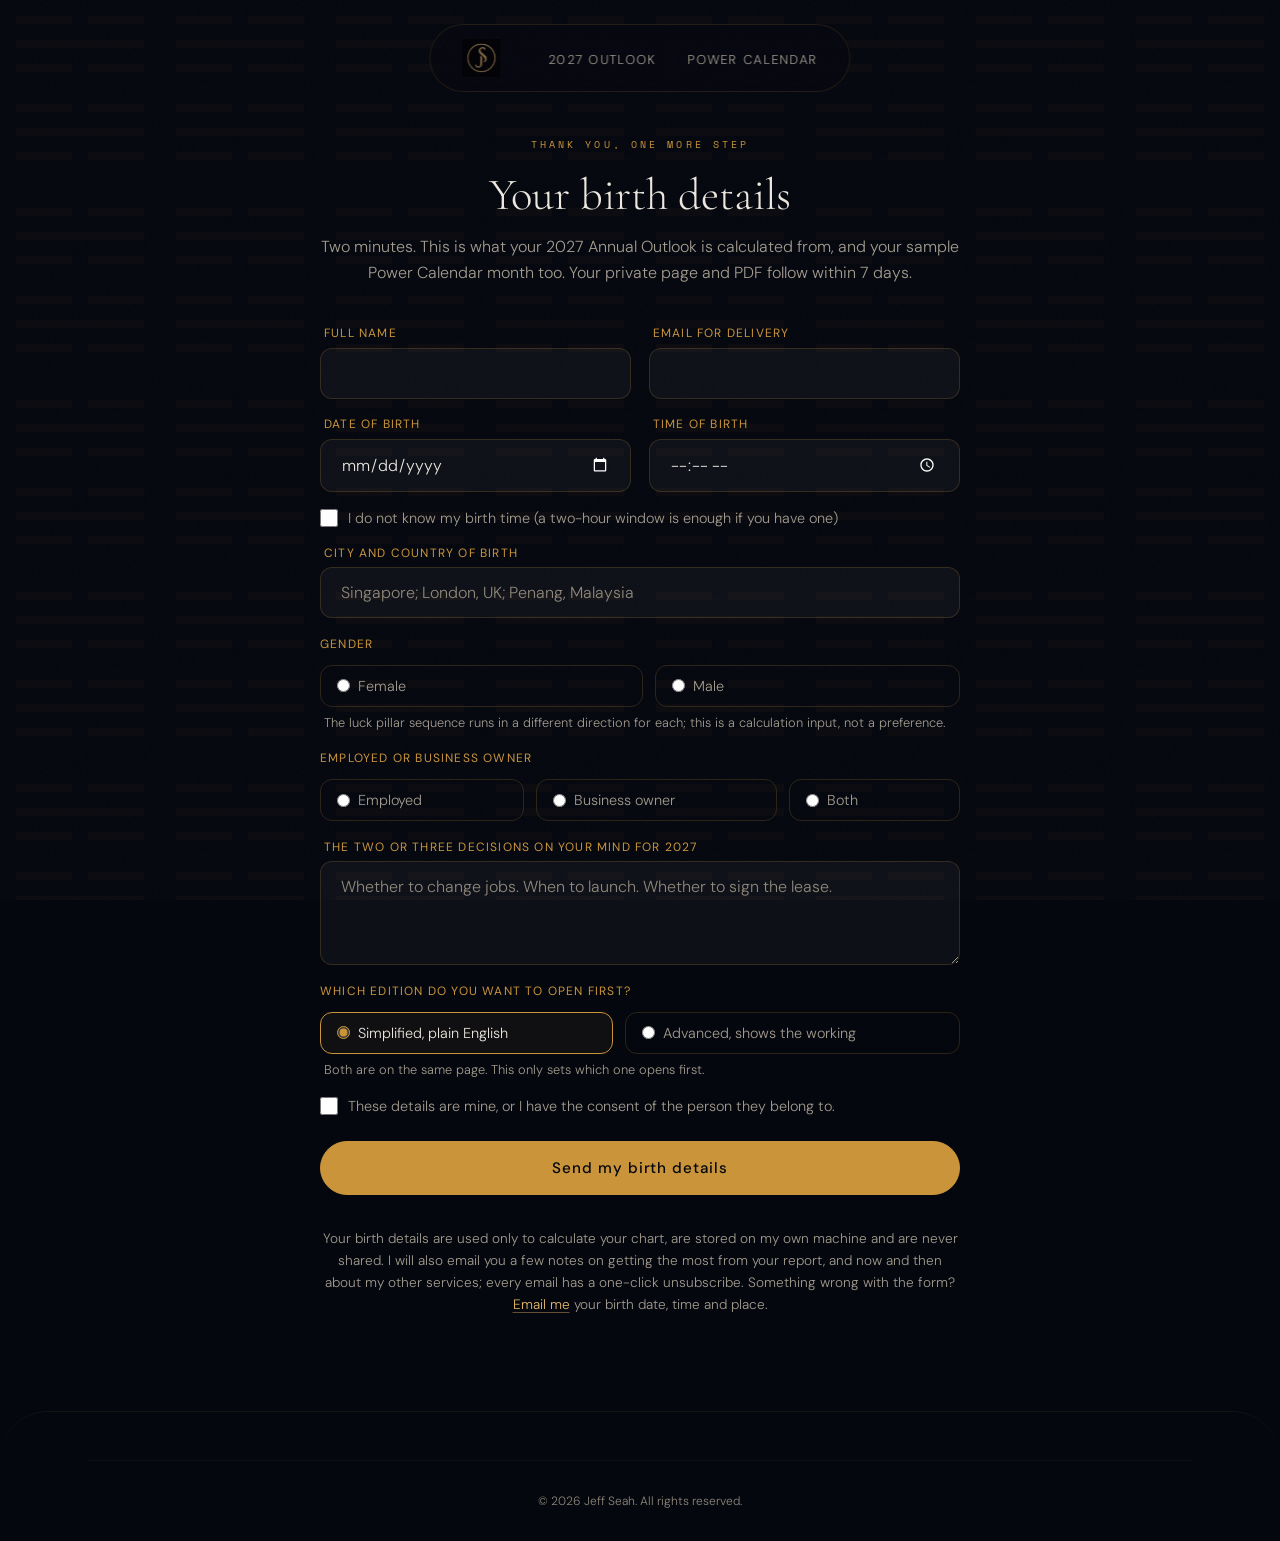
==== 2027-next.html @ 7a1282c3 "Stop printing Jeff's email address on site pages Jeff ruled 2026-09-30 that the address must not app" ====
<!DOCTYPE html>
<html lang="en">
<head>
  <meta charset="UTF-8" />
  <meta name="viewport" content="width=device-width, initial-scale=1.0" />
  <title>Your birth details | 2027 Annual Outlook | Jeff Seah</title>
  <meta name="description" content="Send Jeff your birth details to begin your 2027 Annual Outlook." />
  <meta name="robots" content="noindex, nofollow" />
  <link rel="canonical" href="https://www.jeffseah.rocks/2027-next" />
  <link rel="icon" type="image/png" sizes="64x64" href="/img/seal-64.png" />
  <link rel="preconnect" href="https://fonts.googleapis.com" />
  <link rel="preconnect" href="https://fonts.gstatic.com" crossorigin />
  <link href="https://fonts.googleapis.com/css2?family=Cormorant+Garamond:ital,wght@0,300;0,400;0,600;1,300;1,400&family=DM+Sans:wght@300;400;500&family=Space+Mono:wght@400&display=swap" rel="stylesheet" />
  <link rel="stylesheet" href="/2027.css" />
</head>
<body>
  <a href="#main" class="skip-link">Skip to content</a>
  <div class="hexagram-bg" aria-hidden="true"></div>

  <nav id="nav" aria-label="Primary">
    <a href="/" class="nav-logo" aria-label="Jeff Seah, home"><img src="/img/seal-128.png" alt="" width="38" height="38"></a>
    <ul class="nav-links">
      <li><a href="/2027">2027 Outlook</a></li>
      <li><a href="/power-calendar">Power Calendar</a></li>
    </ul>
    <button class="nav-toggle" type="button" aria-expanded="false" aria-controls="navMenu" aria-label="Menu">
      <svg class="icon-open" width="18" height="18" viewBox="0 0 18 18" fill="none"><path d="M2 5h14M2 9h14M2 13h14" stroke="currentColor" stroke-width="1.5" stroke-linecap="round"/></svg>
      <svg class="icon-close" width="18" height="18" viewBox="0 0 18 18" fill="none"><path d="M4 4l10 10M14 4L4 14" stroke="currentColor" stroke-width="1.5" stroke-linecap="round"/></svg>
    </button>
  </nav>
  <div class="nav-menu" id="navMenu">
    <ul>
      <li><a href="/2027">2027 Outlook</a></li>
      <li><a href="/power-calendar">Power Calendar</a></li>
      <li><a href="/">Home</a></li>
    </ul>
  </div>

  <main id="main">
  <section class="intake-section">
    <div class="container">
      <div class="intake-inner">
        <div class="section-label centered">Thank you, one more step</div>
        <h1>Your birth details</h1>
        <p class="intake-sub">Two minutes. This is what your 2027 Annual Outlook is calculated from, and your sample Power Calendar month too. Your private page and PDF follow within 7 days.</p>

        <form class="lead-form" id="intakeForm" novalidate>
          <!-- Honeypot: hidden from humans; bots fill it and get silently rejected. Do not remove. -->
          <input class="lead-hp" id="company_website" name="company_website" type="text" tabindex="-1" autocomplete="off" aria-hidden="true" style="position:absolute !important; left:-9999px !important; top:-9999px !important; width:1px; height:1px; opacity:0; pointer-events:none;" />

          <div class="lead-row two">
            <div class="lead-field">
              <label class="lead-above-label" for="fullName">Full name</label>
              <input class="lead-input" id="fullName" name="name" type="text" autocomplete="name" required />
              <span class="field-error" id="err-fullName">Please enter the full name of the person the outlook is for.</span>
            </div>
            <div class="lead-field">
              <label class="lead-above-label" for="email">Email for delivery</label>
              <input class="lead-input" id="email" name="email" type="email" autocomplete="email" inputmode="email" required />
              <span class="field-error" id="err-email">Please enter a valid email address.</span>
            </div>
          </div>

          <div class="lead-row two">
            <div class="lead-field">
              <label class="lead-above-label" for="birthDate">Date of birth</label>
              <input class="lead-input" id="birthDate" name="birthDate" type="date" autocomplete="bday" required />
              <span class="field-error" id="err-birthDate">Please enter a valid date of birth.</span>
            </div>
            <div class="lead-field">
              <label class="lead-above-label" for="birthTime">Time of birth</label>
              <input class="lead-input" id="birthTime" name="birthTime" type="time" required />
              <span class="field-error" id="err-birthTime">Enter a time, or tick the box below if it is unknown.</span>
            </div>
          </div>
          <div class="checkbox-row">
            <input type="checkbox" id="unknownTime" name="birthTimeUnknown" />
            <label for="unknownTime">I do not know my birth time (a two-hour window is enough if you have one)</label>
          </div>

          <div class="lead-field">
            <label class="lead-above-label" for="birthCity">City and country of birth</label>
            <input class="lead-input" id="birthCity" name="birthCity" type="text" placeholder="Singapore; London, UK; Penang, Malaysia" required />
            <span class="field-error" id="err-birthCity">Please enter the place of birth as a place name, not a number.</span>
          </div>

          <fieldset class="lead-field">
            <legend class="lead-above-label">Gender</legend>
            <div class="radio-group">
              <label class="radio-option"><input type="radio" name="gender" value="female" required /> Female</label>
              <label class="radio-option"><input type="radio" name="gender" value="male" /> Male</label>
            </div>
            <span class="lead-help">The luck pillar sequence runs in a different direction for each; this is a calculation input, not a preference.</span>
            <span class="field-error" id="err-gender">Please choose one.</span>
          </fieldset>

          <fieldset class="lead-field">
            <legend class="lead-above-label">Employed or business owner</legend>
            <div class="radio-group">
              <label class="radio-option"><input type="radio" name="workType" value="employed" required /> Employed</label>
              <label class="radio-option"><input type="radio" name="workType" value="business-owner" /> Business owner</label>
              <label class="radio-option"><input type="radio" name="workType" value="both" /> Both</label>
            </div>
            <span class="field-error" id="err-workType">Please choose one.</span>
          </fieldset>

          <div class="lead-field">
            <label class="lead-above-label" for="decisions">The two or three decisions on your mind for 2027</label>
            <textarea class="form-textarea" id="decisions" name="decisions" placeholder="Whether to change jobs. When to launch. Whether to sign the lease." required></textarea>
            <span class="field-error" id="err-decisions">A line or two is enough; this shapes the When To index.</span>
          </div>

          <fieldset class="lead-field">
            <legend class="lead-above-label">Which edition do you want to open first?</legend>
            <div class="radio-group">
              <label class="radio-option"><input type="radio" name="edition" value="simplified" required checked /> Simplified, plain English</label>
              <label class="radio-option"><input type="radio" name="edition" value="advanced" /> Advanced, shows the working</label>
            </div>
            <span class="lead-help">Both are on the same page. This only sets which one opens first.</span>
          </fieldset>

          <div class="checkbox-row">
            <input type="checkbox" id="consent" name="consent" required />
            <label for="consent">These details are mine, or I have the consent of the person they belong to.</label>
          </div>
          <span class="field-error" id="err-consent">Please confirm this before sending.</span>

          <button type="submit" class="lead-submit" id="submitBtn">Send my birth details</button>
          <p class="lead-note">Your birth details are used only to calculate your chart, are stored on my own machine and are never shared. I will also email you a few notes on getting the most from your report, and now and then about my other services; every email has a one-click unsubscribe. Something wrong with the form? <a href="#" data-mail="Birth details for my 2027 Outlook">Email me</a> your birth date, time and place.</p>
        </form>

        <div class="form-state" id="successState" role="status">
          <h2>Received, thank you</h2>
          <p>Your 2027 Annual Outlook is on its way. Expect your private page and PDF within 7 days at the email you gave. If you ordered by 15 January it arrives before Li Chun. It comes with a sample month of your Power Calendar for the next full month, as a private web page beside your report. Nothing renews.</p>
        </div>

        <div class="form-state form-error" id="errorState" role="alert">
          <h2>Your details were not sent</h2>
          <p>Please try again, or <a href="#" data-mail="Birth details for my 2027 Outlook">email me</a> your birth date, time and place directly. Your payment is safe either way.</p>
        </div>
      </div>
    </div>
  </section>
  </main>

  <footer>
    <div class="container">
      <div class="footer-copy">&copy; 2026 Jeff Seah. All rights reserved.</div>
    </div>
  </footer>

  <script src="/2027.js"></script>
  <script>
    // Apps Script intake (docs/intake/Code.gs). While empty, submissions show
    // the error state with the email fallback so nobody's details vanish.
    const INTAKE_ENDPOINT = 'https://script.google.com/macros/s/AKfycbwwvJbirKRXE8OzoUjgVZobM8X5XqMeUY0pjlEaIQ3E_qot_FaSt3vgm30MVUxllAUT/exec';

    const form = document.getElementById('intakeForm');
    const unknownTimeBox = document.getElementById('unknownTime');
    const birthTimeInput = document.getElementById('birthTime');
    const btn = document.getElementById('submitBtn');
    const successState = document.getElementById('successState');
    const errorState = document.getElementById('errorState');
    const FORM_READY_AT = Date.now();

    unknownTimeBox.addEventListener('change', () => {
      const unknown = unknownTimeBox.checked;
      birthTimeInput.value = '';
      birthTimeInput.disabled = unknown;
      birthTimeInput.required = !unknown;
      showError('birthTime', false);
    });

    function showError(key, on) {
      const el = document.getElementById('err-' + key);
      if (el) el.classList.toggle('visible', on);
    }
    function markInvalid(input, on) {
      if (!input) return;
      input.setAttribute('aria-invalid', on ? 'true' : 'false');
    }

    form.addEventListener('submit', async function (e) {
      e.preventDefault();
      successState.classList.remove('visible');
      errorState.classList.remove('visible');

      // Honeypot and time-trap, same pattern as the homepage lead form.
      const honeypot = document.getElementById('company_website').value;
      if (honeypot || Date.now() - FORM_READY_AT < 3000) return;

      let ok = true;
      const name = document.getElementById('fullName').value.trim();
      const nameOk = name.length >= 2 && !/https?:|www\.|@/i.test(name);
      showError('fullName', !nameOk); markInvalid(document.getElementById('fullName'), !nameOk); ok = ok && nameOk;

      const emailEl = document.getElementById('email');
      const emailOk = emailEl.validity.valid && emailEl.value.trim() !== '';
      showError('email', !emailOk); markInvalid(emailEl, !emailOk); ok = ok && emailOk;

      const dobValue = document.getElementById('birthDate').value;
      const dob = new Date(dobValue);
      const ageYears = (Date.now() - dob) / (365.25 * 24 * 3600 * 1000);
      const dobOk = !isNaN(dob.getTime()) && dob <= new Date() && ageYears <= 120;
      showError('birthDate', !dobOk); markInvalid(document.getElementById('birthDate'), !dobOk); ok = ok && dobOk;

      const timeOk = unknownTimeBox.checked || birthTimeInput.value !== '';
      showError('birthTime', !timeOk); markInvalid(birthTimeInput, !timeOk); ok = ok && timeOk;

      const city = document.getElementById('birthCity').value.trim();
      const cityOk = city.length >= 2 && !/\d/.test(city);
      showError('birthCity', !cityOk); markInvalid(document.getElementById('birthCity'), !cityOk); ok = ok && cityOk;

      const genderOk = !!form.gender.value; showError('gender', !genderOk); ok = ok && genderOk;
      const workOk = !!form.workType.value; showError('workType', !workOk); ok = ok && workOk;

      const decisions = document.getElementById('decisions').value.trim();
      const decOk = decisions.length >= 3; showError('decisions', !decOk); ok = ok && decOk;

      const consentOk = document.getElementById('consent').checked; showError('consent', !consentOk); ok = ok && consentOk;

      if (!ok) {
        const firstBad = form.querySelector('[aria-invalid="true"], .field-error.visible');
        if (firstBad) firstBad.scrollIntoView({ block: 'center', behavior: 'smooth' });
        return;
      }

      const params = new URLSearchParams(location.search);
      const payload = {
        product: '2027-annual-outlook',
        name,
        email: emailEl.value.trim(),
        calendarEmail: '',
        birthDate: dobValue,
        birthTime: unknownTimeBox.checked ? 'Unknown' : birthTimeInput.value,
        birthTimeUnknown: unknownTimeBox.checked,
        birthCity: city,
        gender: form.gender.value,
        workType: form.workType.value,
        decisions,
        edition: form.edition.value,
        consent: true,
        paid: params.get('paid') === '1' || (params.get('session_id') || '').startsWith('cs_'),
        stripeSessionId: params.get('session_id') || '',
        submittedAt: new Date().toISOString(),
        elapsedMs: Date.now() - FORM_READY_AT,
        website: honeypot
      };

      btn.disabled = true;
      btn.textContent = 'Sending...';

      try {
        if (!INTAKE_ENDPOINT) throw new Error('intake endpoint not configured');
        await fetch(INTAKE_ENDPOINT, {
          method: 'POST',
          mode: 'no-cors',
          headers: { 'Content-Type': 'application/json' },
          body: JSON.stringify(payload)
        });
        form.hidden = true;
        successState.classList.add('visible');
        successState.scrollIntoView({ block: 'center', behavior: 'smooth' });
      } catch (err) {
        errorState.classList.add('visible');
        btn.disabled = false;
        btn.textContent = 'Send my birth details';
      }
    });
  </script>
</body>
</html>
---- 2027.css ----
/* ===================================================================
   2027.css : shared stylesheet for /2027, /2027-next and /power-calendar
   Tokens, nav, buttons, pricing card, FAQ accordion and footer mirror
   the LIVE inline <style> block in index.html (the site loads neither
   styles.css nor script.js; those files are dormant). Page rules follow.
   =================================================================== */

/* ---------- Tokens ---------- */
:root {
  --void: #05070f;
  --deep: #080c1a;
  --midnight: #0d1225;
  --gold: #c9943a;
  --gold-light: #e8bc6a;
  --gold-dim: rgba(201,148,58,0.25);
  --jade: #4a7c6f;
  --crimson: #8b1a1a;
  --text: #ede8df;
  --text-muted: #8f887a;            /* 5.5:1 on --deep; the live #7a7468 measured 4.3:1 */
  --text-muted-accessible: #a39c8e; /* 7.2:1; anything a buyer must read */
  --text-dim: #3a3830;              /* decorative only, never for copy */
  --ember: #b8401c;                 /* hero glow only; the artwork's fire, nowhere else */
  --serif: 'Cormorant Garamond', Georgia, serif;
  --sans: 'DM Sans', sans-serif;
  --mono: 'Space Mono', monospace;
  --noto: 'Noto Serif TC', serif;
  --ease-out: cubic-bezier(0.16, 1, 0.3, 1);
  --ease-site: cubic-bezier(0.25,0.46,0.45,0.94);
  --ease-spring: cubic-bezier(0.22, 1.35, 0.36, 1);
  /* Wu Xing accents, shared with the homepage */
  --wx-wood: #5f9a86;
  --wx-fire: #c4573a;
  --wx-earth: #b8863f;
  --wx-metal: #e6d3a3;
  --wx-water: #6f86c2;
}

*, *::before, *::after { box-sizing: border-box; margin: 0; padding: 0; }
html { scroll-behavior: smooth; overflow-x: hidden; }
body {
  font-family: var(--sans);
  font-weight: 300;
  background: var(--void);
  color: var(--text);
  overflow-x: hidden;
  -webkit-font-smoothing: antialiased;
  position: relative;
}

/* Layered atmosphere: hexagram texture (from the homepage) + film grain.
   Both fixed, both decorative, both under everything. */
.hexagram-bg {
  position: fixed; inset: 0; z-index: 0; pointer-events: none; opacity: 0.035;
  background-image: url("data:image/svg+xml,%3Csvg width='80' height='96' viewBox='0 0 80 96' xmlns='http://www.w3.org/2000/svg'%3E%3Cg fill='%23c9943a' fill-rule='evenodd'%3E%3Crect x='8' y='8' width='28' height='4'/%3E%3Crect x='44' y='8' width='28' height='4'/%3E%3Crect x='8' y='20' width='64' height='4'/%3E%3Crect x='8' y='32' width='28' height='4'/%3E%3Crect x='44' y='32' width='28' height='4'/%3E%3Crect x='8' y='52' width='28' height='4'/%3E%3Crect x='44' y='52' width='28' height='4'/%3E%3Crect x='8' y='64' width='64' height='4'/%3E%3Crect x='8' y='76' width='28' height='4'/%3E%3Crect x='44' y='76' width='28' height='4'/%3E%3C/g%3E%3C/svg%3E");
  background-size: 160px 192px;
}
body::before {
  content: '';
  position: fixed; inset: 0; z-index: 1000; pointer-events: none; opacity: 0.5;
  background-image: url("data:image/svg+xml,%3Csvg viewBox='0 0 512 512' xmlns='http://www.w3.org/2000/svg'%3E%3Cfilter id='n'%3E%3CfeTurbulence type='fractalNoise' baseFrequency='0.75' numOctaves='4' stitchTiles='stitch'/%3E%3C/filter%3E%3Crect width='100%25' height='100%25' filter='url(%23n)' opacity='0.05'/%3E%3C/svg%3E");
  background-size: 256px 256px;
}

.container { max-width: 1200px; margin: 0 auto; padding: 0 3rem; }
section { position: relative; z-index: 1; }
main { display: block; }

.skip-link {
  position: absolute; left: 1rem; top: -4rem; z-index: 200;
  background: var(--gold); color: var(--void); padding: 0.6rem 1rem; border-radius: 0.5rem;
  font-size: 0.85rem; font-weight: 500; text-decoration: none;
}
.skip-link:focus { top: 1rem; }

:focus-visible { outline: 2px solid var(--gold-light); outline-offset: 3px; }

.section-label {
  font-family: var(--mono);
  font-size: 0.65rem;
  letter-spacing: 0.3em;
  text-transform: uppercase;
  color: var(--gold);
  margin-bottom: 1rem;
  display: flex;
  align-items: center;
  gap: 1rem;
}
.section-label::after { content: ''; display: block; width: 40px; height: 1px; background: var(--gold-dim); }
.section-label.centered { justify-content: center; }
.section-label.centered::after { display: none; }

h1, h2, h3 { font-family: var(--serif); font-weight: 300; color: var(--text); }
h2 { font-size: clamp(2.1rem, 4vw, 3.3rem); line-height: 1.12; letter-spacing: -0.01em; }
h2 em, h1 em { font-style: italic; color: var(--gold-light); }
p a { color: var(--gold-light); text-decoration: underline; text-decoration-color: rgba(232,188,106,0.4); text-underline-offset: 3px; }
p a:hover { text-decoration-color: var(--gold-light); }

/* ---------- Nav (mirrors index.html, plus a mobile menu) ---------- */
nav {
  position: fixed; top: 1.5rem; left: 50%; transform: translateX(-50%); z-index: 100;
  display: flex; align-items: center; gap: 3rem;
  padding: 0.875rem 2rem; border-radius: 100px;
  background: rgba(5,7,15,0.4); border: 1px solid rgba(201,148,58,0.15);
  backdrop-filter: blur(20px); -webkit-backdrop-filter: blur(20px);
  transition: background 0.4s var(--ease-site), border-color 0.4s, box-shadow 0.4s, border-radius 0.3s;
  white-space: nowrap;
}
nav.scrolled { background: rgba(5,7,15,0.85); border-color: rgba(201,148,58,0.3); box-shadow: 0 8px 40px rgba(0,0,0,0.6); }
.nav-logo { display: block; line-height: 0; }
.nav-logo img { height: 38px; width: 38px; object-fit: contain; mix-blend-mode: screen; display: block; }
.nav-links { display: flex; gap: 2rem; list-style: none; }
.nav-links a {
  font-size: 0.8rem; font-weight: 300; color: var(--text-muted-accessible);
  text-decoration: none; letter-spacing: 0.1em; text-transform: uppercase; transition: color 0.2s;
}
.nav-links a { position: relative; padding-bottom: 2px; }
.nav-links a::after {
  content: ''; position: absolute; left: 0; right: 0; bottom: -3px; height: 1px;
  background: var(--gold-light); transform: scaleX(0); transform-origin: right;
  transition: transform 0.35s var(--ease-out);
}
.nav-links a:hover, .nav-links a:focus-visible, .nav-links a[aria-current="page"] { color: var(--gold-light); }
.nav-links a:hover::after, .nav-links a:focus-visible::after { transform: scaleX(1); transform-origin: left; }
.nav-cta {
  font-size: 0.75rem; font-weight: 500; letter-spacing: 0.1em; text-transform: uppercase;
  color: var(--void); background: var(--gold); border: none; padding: 0.6rem 1.4rem; border-radius: 100px;
  cursor: pointer; transition: all 0.3s var(--ease-site); text-decoration: none; display: inline-block;
}
.nav-cta:hover { transform: scale(1.03) translateY(-1px); box-shadow: 0 8px 24px rgba(201,148,58,0.4); background: var(--gold-light); }
.nav-toggle {
  display: none; background: none; border: 1px solid rgba(201,148,58,0.3); color: var(--gold-light);
  width: 40px; height: 40px; border-radius: 50%; cursor: pointer; align-items: center; justify-content: center;
}
.nav-toggle svg { display: block; }
.nav-toggle .icon-close { display: none; }
nav.menu-open .nav-toggle .icon-open { display: none; }
nav.menu-open .nav-toggle .icon-close { display: block; }
.nav-menu {
  display: none; position: fixed; left: 1rem; right: 1rem; top: 5.25rem; z-index: 99;
  background: rgba(5,7,15,0.96); border: 1px solid rgba(201,148,58,0.25); border-radius: 1.25rem;
  padding: 0.75rem; box-shadow: 0 24px 60px rgba(0,0,0,0.6);
  backdrop-filter: blur(20px); -webkit-backdrop-filter: blur(20px);
}
.nav-menu.open { display: block; }
.nav-menu ul { list-style: none; }
.nav-menu a {
  display: block; padding: 0.9rem 1rem; border-radius: 0.75rem; text-decoration: none;
  font-family: var(--serif); font-size: 1.25rem; color: var(--text);
}
.nav-menu a:hover, .nav-menu a:focus-visible { background: rgba(201,148,58,0.08); color: var(--gold-light); }
.nav-menu a.nav-menu-cta { margin-top: 0.5rem; text-align: center; font-family: var(--sans); font-size: 0.85rem; font-weight: 500; letter-spacing: 0.08em; text-transform: uppercase; background: var(--gold); color: var(--void); border-radius: 100px; }

/* ---------- Buttons ---------- */
.btn-primary, .btn-secondary {
  display: inline-flex; align-items: center; justify-content: center; gap: 0.75rem;
  padding: 1rem 2.5rem; border-radius: 100px; font-family: var(--sans);
  font-size: 0.9rem; font-weight: 500; letter-spacing: 0.05em; cursor: pointer;
  transition: transform 0.35s var(--ease-site), box-shadow 0.35s, background 0.35s; text-decoration: none;
}
.btn-primary { background: var(--gold); color: var(--void); border: 1px solid var(--gold); }
.btn-primary:hover, .btn-primary:focus-visible { transform: translateY(-2px); box-shadow: 0 12px 40px rgba(201,148,58,0.45); background: var(--gold-light); border-color: var(--gold-light); }
.btn-secondary { background: transparent; color: var(--gold-light); border: 1px solid rgba(201,148,58,0.45); }
.btn-secondary:hover, .btn-secondary:focus-visible { background: rgba(201,148,58,0.1); transform: translateY(-2px); border-color: rgba(201,148,58,0.7); }

/* ---------- Pricing card (order block) ---------- */
.pricing-card {
  border: 1px solid rgba(201,148,58,0.18); border-radius: 1.5rem; padding: 2.5rem;
  background: linear-gradient(180deg, rgba(201,148,58,0.05), transparent 40%), var(--deep);
  position: relative; overflow: hidden;
}
.pricing-card::before { content: ''; position: absolute; top: 0; left: 0; right: 0; height: 1px; background: linear-gradient(90deg, transparent, var(--gold), transparent); opacity: 0.6; }
/* A slow gold sheen crossing the order card, and a soft halo */
.order-section .pricing-card { box-shadow: 0 0 70px rgba(201,148,58,0.07), 0 24px 60px rgba(0,0,0,0.35); }
.order-section .pricing-card::after {
  content: ''; position: absolute; inset: 0; pointer-events: none;
  background: linear-gradient(115deg, transparent 38%, rgba(232,188,106,0.10) 50%, transparent 62%);
  transform: translateX(-110%); animation: cardSheen 9s ease-in-out 2s infinite; will-change: transform;
}
@keyframes cardSheen { 0% { transform: translateX(-110%); } 35%, 100% { transform: translateX(110%); } }
.pricing-tier { font-family: var(--mono); font-size: 0.65rem; letter-spacing: 0.2em; text-transform: uppercase; color: var(--gold); margin-bottom: 0.5rem; }
.pricing-name { font-family: var(--serif); font-size: 1.85rem; font-weight: 300; color: var(--text); margin-bottom: 1.25rem; }
.pricing-amount { font-family: var(--serif); font-size: 4.5rem; font-weight: 600; color: var(--gold-light); line-height: 1; letter-spacing: -0.02em; display: flex; align-items: baseline; gap: 0.35rem; }
.pricing-amount .cur { font-size: 1.1rem; font-weight: 400; letter-spacing: 0.1em; color: var(--gold); font-family: var(--sans); }
.pricing-amount .was { font-size: 1.5rem; font-weight: 300; color: var(--text-muted-accessible); text-decoration: line-through; margin-left: 0.5rem; display: none; }
.pricing-period { font-size: 0.85rem; color: var(--text-muted-accessible); margin: 0.5rem 0 1.5rem; }
.price-step {
  display: grid; grid-template-columns: 1fr 1fr; border: 1px solid rgba(201,148,58,0.18); border-radius: 0.9rem; overflow: hidden; margin-bottom: 1.75rem;
}
.price-step div { padding: 0.8rem 1rem; font-size: 0.8rem; line-height: 1.45; color: var(--text-muted-accessible); }
.price-step div + div { border-left: 1px solid rgba(201,148,58,0.18); }
.price-step strong { display: block; font-family: var(--serif); font-size: 1.35rem; font-weight: 600; color: var(--text); letter-spacing: 0; }
.price-step .is-now { background: rgba(201,148,58,0.08); }
.price-step .is-now strong { color: var(--gold-light); }
.pricing-divider { width: 100%; height: 1px; background: rgba(201,148,58,0.12); margin-bottom: 1.5rem; }
.pricing-features { list-style: none; display: flex; flex-direction: column; gap: 0.7rem; margin-bottom: 2rem; }
.pricing-features li { font-size: 0.92rem; color: var(--text-muted-accessible); display: flex; align-items: flex-start; gap: 0.75rem; line-height: 1.5; }
.pricing-features li::before { content: ''; width: 6px; height: 6px; border-radius: 50%; background: var(--gold); flex-shrink: 0; margin-top: 0.55em; }
.pricing-btn {
  width: 100%; padding: 1rem; border-radius: 100px; font-family: var(--sans); font-size: 0.95rem; font-weight: 500;
  letter-spacing: 0.06em; cursor: pointer; transition: all 0.35s var(--ease-site);
  border: 1px solid var(--gold); background: var(--gold); color: var(--void); text-decoration: none; display: block; text-align: center;
}
.pricing-btn:hover, .pricing-btn:focus-visible { background: var(--gold-light); box-shadow: 0 8px 30px rgba(201,148,58,0.4); transform: translateY(-2px); }
.order-note { margin-top: 1.5rem; font-size: 0.88rem; color: var(--text-muted-accessible); line-height: 1.7; }
.order-note p + p { margin-top: 0.7rem; }
.order-note strong { color: var(--text); font-weight: 500; }

/* ---------- FAQ accordion ---------- */
.faq-section { padding: 6rem 0 5rem; }
.faq-header { margin-bottom: 3rem; }
.faq-header p { color: var(--text-muted-accessible); margin-top: 0.75rem; }
.faq-list { display: grid; grid-template-columns: 1fr; gap: 0.875rem; }
.faq-card { border-radius: 1.125rem; border: 1px solid rgba(201,148,58,0.12); background: rgba(11,15,32,0.55); overflow: hidden; transition: border-color 0.3s, transform 0.3s var(--ease-out), box-shadow 0.4s; }
.faq-card:hover { border-color: rgba(201,148,58,0.28); transform: translateY(-2px); }
.faq-q:focus-visible { outline: 2px solid var(--gold-light); outline-offset: -4px; border-radius: 1rem; }
.faq-card.open { border-color: rgba(201,148,58,0.48); box-shadow: 0 12px 40px rgba(0,0,0,0.4); }
.faq-q { width: 100%; background: none; border: none; padding: 1.4rem 1.6rem; display: flex; align-items: flex-start; justify-content: space-between; gap: 1.25rem; cursor: pointer; text-align: left; color: inherit; }
.faq-q-text { font-family: var(--serif); font-size: 1.2rem; font-weight: 400; line-height: 1.35; color: var(--text); transition: color 0.3s; }
.faq-card.open .faq-q-text { color: var(--gold-light); }
.faq-icon-wrap { flex-shrink: 0; width: 28px; height: 28px; border-radius: 50%; border: 1px solid rgba(201,148,58,0.3); display: flex; align-items: center; justify-content: center; color: var(--gold); margin-top: 2px; transition: transform 0.4s cubic-bezier(0.34,1.56,0.64,1), background 0.3s, border-color 0.3s; }
.faq-card.open .faq-icon-wrap { transform: rotate(45deg); background: rgba(201,148,58,0.14); border-color: var(--gold); }
.faq-a { display: grid; grid-template-rows: 0fr; transition: grid-template-rows 0.45s cubic-bezier(0.4,0,0.2,1); }
.faq-card.open .faq-a { grid-template-rows: 1fr; }
.faq-a-inner { overflow: hidden; }
.faq-a-inner p { font-size: 0.95rem; color: var(--text-muted-accessible); line-height: 1.8; margin: 0 1.6rem 1.5rem; padding-left: 1.25rem; border-left: 2px solid rgba(201,148,58,0.25); }

/* ---------- Footer ---------- */
footer { position: relative; z-index: 1; background: var(--void); border-top: 1px solid rgba(201,148,58,0.08); padding: 3rem 0 2rem; border-radius: 3rem 3rem 0 0; }
.footer-inner { display: flex; align-items: center; justify-content: space-between; gap: 1rem; margin-bottom: 2rem; }
.footer-brand { display: flex; align-items: center; gap: 0.75rem; font-family: var(--mono); font-size: 0.65rem; letter-spacing: 0.15em; text-transform: uppercase; color: var(--text-muted); }
.footer-brand img { height: 32px; width: 32px; object-fit: contain; mix-blend-mode: screen; }
.footer-links { display: flex; gap: 1.5rem; list-style: none; }
.footer-links a { font-size: 0.8rem; color: var(--text-muted-accessible); text-decoration: none; }
.footer-links a:hover { color: var(--gold-light); }
.footer-copy { font-size: 0.75rem; color: var(--text-muted); text-align: center; padding-top: 2rem; border-top: 1px solid rgba(201,148,58,0.05); }

/* ---------- Motion ---------- */
/* One orchestrated moment: the hero. Children carry --i and enter in sequence. */
@keyframes fadeUp { from { opacity: 0; transform: translateY(24px); } to { opacity: 1; transform: translateY(0); } }
@keyframes artIn { from { opacity: 0; transform: translateY(18px) scale(0.985); } to { opacity: 1; transform: none; } }
.js .hero-seq > * { opacity: 0; animation: fadeUp 0.8s var(--ease-out) both; animation-delay: calc(0.08s + 0.09s * var(--i, 0)); }
.js .hero-art { opacity: 0; animation: artIn 1.2s var(--ease-out) 0.2s both; }
/* Scroll reveal, visible by default; the js class enables the hidden state. */
.js .reveal { opacity: 0; transform: translateY(28px); transition: opacity 0.7s var(--ease-out), transform 0.7s var(--ease-out); }
.js .reveal.visible { opacity: 1; transform: translateY(0); }
/* Siblings that enter together stagger by a beat */
.js .tiles-grid .reveal:nth-child(3n+2), .js .process-2027-steps .reveal:nth-child(2), .js .who-grid .reveal:nth-child(2) { transition-delay: 0.12s; }
.js .tiles-grid .reveal:nth-child(3n+3), .js .process-2027-steps .reveal:nth-child(3) { transition-delay: 0.24s; }
.js .faq-list.visible .faq-card { opacity: 0; transform: translateY(14px); animation: faqIn 0.6s var(--ease-out) forwards; }
.js .faq-list.visible .faq-card:nth-child(2) { animation-delay: 0.06s; } .js .faq-list.visible .faq-card:nth-child(3) { animation-delay: 0.12s; }
.js .faq-list.visible .faq-card:nth-child(4) { animation-delay: 0.18s; } .js .faq-list.visible .faq-card:nth-child(5) { animation-delay: 0.24s; }
.js .faq-list.visible .faq-card:nth-child(6) { animation-delay: 0.30s; } .js .faq-list.visible .faq-card:nth-child(7) { animation-delay: 0.36s; }
.js .faq-list.visible .faq-card:nth-child(8) { animation-delay: 0.42s; }
@keyframes faqIn { to { opacity: 1; transform: translateY(0); } }

/* Aurora drift: two soft pools of gold and indigo that wander very slowly (only /2027 places the element) */
.aurora {
  position: fixed; inset: -20%; z-index: 0; pointer-events: none; opacity: 0.5;
  background:
    radial-gradient(ellipse 30% 26% at 24% 28%, rgba(201,148,58,0.09) 0%, transparent 70%),
    radial-gradient(ellipse 34% 30% at 76% 74%, rgba(111,134,194,0.09) 0%, transparent 70%);
  animation: auroraDrift 48s ease-in-out infinite alternate; will-change: transform;
}
@keyframes auroraDrift { from { transform: translate3d(-3%, -2%, 0) rotate(-2deg); } to { transform: translate3d(3%, 3%, 0) rotate(2deg); } }

@media (prefers-reduced-motion: reduce) {
  html { scroll-behavior: auto; }
  .js .hero-seq > *, .js .hero-art { animation: none; opacity: 1; }
  .js .reveal { opacity: 1; transform: none; transition: none; }
  .js .faq-list.visible .faq-card { animation: none; opacity: 1; transform: none; }
  .aurora, .order-section .pricing-card::after { animation: none !important; }
  *, *::before, *::after { transition-duration: 0.01ms !important; animation-duration: 0.01ms !important; }
}

/* =================================================================
   /2027 sales page
   ================================================================= */
.eyebrow { font-family: var(--mono); font-size: 0.68rem; letter-spacing: 0.25em; text-transform: uppercase; color: var(--gold); }

.hero-2027 { position: relative; padding: 8.5rem 0 4rem; overflow: hidden; isolation: isolate; }
.hero-2027::before {
  /* the only place the report's fire appears large on this page */
  content: ''; position: absolute; inset: -20% -10% -10% 30%; z-index: -1; pointer-events: none;
  background:
    radial-gradient(ellipse 45% 50% at 78% 45%, rgba(184,64,28,0.28) 0%, transparent 65%),
    radial-gradient(ellipse 35% 40% at 85% 70%, rgba(201,148,58,0.14) 0%, transparent 60%);
  filter: blur(10px);
}
.hero-2027::after { content: ''; position: absolute; left: 0; right: 0; bottom: 0; height: 30%; z-index: -1; background: linear-gradient(to bottom, transparent, var(--deep)); pointer-events: none; }
.hero-2027-grid { display: grid; grid-template-columns: 1fr; gap: 2.5rem; align-items: center; }
.hero-art-wrap { position: relative; order: -1; }
.hero-art { position: relative; border-radius: 1.25rem; overflow: hidden; border: 1px solid rgba(201,148,58,0.22); box-shadow: 0 40px 100px rgba(0,0,0,0.65), 0 0 120px rgba(184,64,28,0.12); }
.hero-art img { display: block; width: 100%; height: auto; }
.hero-art figcaption { position: absolute; left: 1rem; bottom: 0.9rem; font-family: var(--mono); font-size: 0.6rem; letter-spacing: 0.2em; text-transform: uppercase; color: rgba(237,232,223,0.6); }
/* A hairline Luopan drifting behind the cover art: three plates, north at top, Later Heaven trigrams */
.hero-luopan {
  position: absolute; left: 50%; top: 50%; width: 150%; max-width: 820px; aspect-ratio: 1;
  transform: translate(-50%, -50%); z-index: -1; pointer-events: none; opacity: 0.5;
  animation: luopanDrift 30s ease-in-out infinite alternate;
}
@keyframes luopanDrift { from { transform: translate(-50%, -50%) translateY(-1.5%); } to { transform: translate(-50%, -50%) translateY(1.5%); } }
.luopan-lite { width: 100%; height: 100%; overflow: visible; }
.luopan-lite text { font-family: var(--noto); }
.luopan-lite .ll-ring, .luopan-lite .ll-core { transform-box: view-box; transform-origin: 250px 250px; opacity: 0; animation: llFade 1.4s ease 1s both; }
.luopan-lite .ll-ring--outer { animation-name: llFade, llSpin; animation-duration: 1.4s, 220s; animation-delay: 1s, 0s; animation-timing-function: ease, linear; animation-iteration-count: 1, infinite; }
.luopan-lite .ll-ring--trigrams { animation-name: llFade, llSpinBack; animation-duration: 1.4s, 160s; animation-delay: 1.15s, 0s; animation-timing-function: ease, linear; animation-iteration-count: 1, infinite; }
.luopan-lite .ll-ring--branches { animation-name: llFade, llSpin; animation-duration: 1.4s, 110s; animation-delay: 1.3s, 0s; animation-timing-function: ease, linear; animation-iteration-count: 1, infinite; }
.luopan-lite .ll-draw circle { stroke-dasharray: 1; stroke-dashoffset: 1; transform-box: view-box; transform-origin: 250px 250px; transform: rotate(-90deg); animation: llDraw 1.6s var(--ease-out) both; animation-delay: calc(0.2s + var(--i, 0) * 0.14s); }
@keyframes llDraw { to { stroke-dashoffset: 0; } }
@keyframes llFade { from { opacity: 0; } to { opacity: 1; } }
@keyframes llSpin { from { transform: rotate(0deg); } to { transform: rotate(360deg); } }
@keyframes llSpinBack { from { transform: rotate(0deg); } to { transform: rotate(-360deg); } }
.hero-2027.is-paused .luopan-lite *, .hero-2027.is-paused .hero-luopan { animation-play-state: paused; }
.hero-2027-title { font-size: clamp(2.8rem, 6.8vw, 5rem); line-height: 1.0; letter-spacing: -0.02em; margin: 1.1rem 0 1.4rem; }
.hero-2027-title em { display: block; }
.hero-2027-sub { font-size: 1.05rem; color: var(--text-muted-accessible); line-height: 1.7; margin-bottom: 2rem; max-width: 600px; }
.hero-2027-cta-row { display: flex; flex-direction: column; gap: 0.9rem; align-items: flex-start; }
.hero-2027-micro { font-size: 0.88rem; color: var(--text-muted-accessible); }
.hero-2027-date { margin-top: 1.75rem; padding-top: 1.4rem; border-top: 1px solid rgba(201,148,58,0.14); font-size: 0.88rem; color: var(--text-muted-accessible); max-width: 600px; line-height: 1.6; }
.hero-2027-date strong { color: var(--text); font-weight: 500; }

/* 2.3 Comparison */
.compare-section { padding: 5.5rem 0; background: var(--deep); }
.compare-grid { display: grid; grid-template-columns: 1fr; gap: 2.5rem; align-items: start; }
.compare-copy p { font-size: 1.02rem; color: var(--text-muted-accessible); line-height: 1.8; margin-top: 1.25rem; }
table.compare-table { width: 100%; border-collapse: separate; border-spacing: 0; table-layout: fixed; border: 1px solid rgba(201,148,58,0.18); border-radius: 0.9rem; overflow: hidden; background: var(--void); }
table.compare-table th, table.compare-table td { padding: 0.95rem 0.9rem; font-size: 0.86rem; line-height: 1.5; text-align: left; vertical-align: top; border-bottom: 1px solid rgba(201,148,58,0.1); overflow-wrap: anywhere; }
table.compare-table th { font-family: var(--mono); font-size: 0.62rem; letter-spacing: 0.1em; text-transform: uppercase; color: var(--gold); background: rgba(201,148,58,0.06); font-weight: 400; }
table.compare-table td { color: var(--text-muted-accessible); }
table.compare-table tr:last-child td { border-bottom: none; }
table.compare-table .col-yours { color: var(--text); background: rgba(201,148,58,0.05); }
table.compare-table th.col-yours { color: var(--gold-light); }

/* 2.4 Tiles */
.tiles-section { padding: 5.5rem 0; }
.tiles-header { margin-bottom: 3rem; max-width: 640px; }
.tiles-header p { color: var(--text-muted-accessible); margin-top: 1rem; line-height: 1.7; }
.tiles-grid { display: grid; grid-template-columns: 1fr; gap: 1.5rem; }
.tile { border: 1px solid rgba(201,148,58,0.14); border-radius: 1.25rem; padding: 1.25rem 1.25rem 1.5rem; background: rgba(201,148,58,0.03); transition: transform 0.45s var(--ease-out), border-color 0.4s, box-shadow 0.45s, opacity 0.7s var(--ease-out); }
.tile:hover { transform: translateY(-6px); border-color: rgba(201,148,58,0.35); box-shadow: 0 24px 50px rgba(0,0,0,0.45); }
.tile-frame { position: relative; border-radius: 0.9rem; overflow: hidden; border: 5px solid var(--midnight); outline: 1px solid rgba(201,148,58,0.25); aspect-ratio: 9 / 11; margin-bottom: 1.1rem; background: #f6f1e6; }
.tile-frame img { position: absolute; inset: 0; width: 100%; height: 100%; object-fit: cover; object-position: top; transition: transform 0.9s var(--ease-out); }
.tile:hover .tile-frame img { transform: scale(1.03); }
.tile-index { font-family: var(--mono); font-size: 0.62rem; letter-spacing: 0.2em; color: var(--gold); margin-bottom: 0.4rem; }
.tile h3 { font-size: 1.35rem; font-weight: 400; margin-bottom: 0.45rem; line-height: 1.25; }
.tile p { font-size: 0.9rem; color: var(--text-muted-accessible); line-height: 1.6; }

/* 2.5 Editions */
.editions-section { padding: 5.5rem 0; background: var(--deep); }
.editions-grid { display: grid; grid-template-columns: 1fr; gap: 2.5rem; align-items: center; }
.editions-copy p { font-size: 1.02rem; color: var(--text-muted-accessible); line-height: 1.8; margin-top: 1.25rem; }
.editions-shot { border-radius: 1rem; overflow: hidden; border: 1px solid rgba(201,148,58,0.2); background: #f6f1e6; }
.editions-shot img { display: block; width: 100%; height: auto; }

/* 2.7 How it is made */
.process-2027 { padding: 5.5rem 0; background: var(--deep); }
.process-2027-steps { display: grid; grid-template-columns: 1fr; gap: 2.25rem; margin-top: 3rem; counter-reset: step; }
.process-2027-step { display: flex; flex-direction: column; gap: 0.8rem; padding-top: 1.25rem; border-top: 1px solid rgba(201,148,58,0.18); }
.process-2027-step::before { counter-increment: step; content: counter(step, decimal-leading-zero); font-family: var(--serif); font-size: 2.4rem; font-weight: 300; line-height: 1; color: var(--gold); }
.process-2027-step h3 { font-size: 1.4rem; font-weight: 400; }
.process-2027-step p { font-size: 0.94rem; color: var(--text-muted-accessible); line-height: 1.7; }
.process-2027-step p + p { margin-top: 0.5rem; }

/* 2.8 Who it is for */
.who-section { padding: 5.5rem 0; }
.who-grid { display: grid; grid-template-columns: 1fr; gap: 1.5rem; margin-top: 2rem; }
.who-card { border: 1px solid rgba(201,148,58,0.14); border-radius: 1.25rem; padding: 1.75rem 2rem; background: rgba(201,148,58,0.03); transition: transform 0.4s var(--ease-out), border-color 0.4s, opacity 0.7s var(--ease-out); }
.who-card:hover { transform: translateY(-4px); border-color: rgba(201,148,58,0.3); }
.who-card h3 { font-size: 1.5rem; font-weight: 400; color: var(--gold-light); margin-bottom: 0.75rem; }
.who-card p { font-size: 0.97rem; color: var(--text-muted-accessible); line-height: 1.7; }

/* 2.9 Order block */
.order-section { padding: 5.5rem 0; background: var(--deep); scroll-margin-top: 5rem; }
.order-wrap { max-width: 580px; margin: 0 auto; }

/* 2.10 After the outlook (the ladder) */
.after-section { padding: 4.5rem 0 5rem; }
.after-inner { max-width: 760px; margin: 0 auto; }
.after-inner > p { font-size: 1rem; color: var(--text-muted-accessible); line-height: 1.8; }
.ladder { list-style: none; margin: 2rem 0 1.5rem; border-top: 1px solid rgba(201,148,58,0.18); }
.ladder li { display: grid; grid-template-columns: 1fr auto; gap: 0.5rem 1.5rem; padding: 0.95rem 0; border-bottom: 1px solid rgba(201,148,58,0.12); align-items: baseline; }
.ladder .ladder-name { font-family: var(--serif); font-size: 1.2rem; color: var(--text); }
.ladder .ladder-what { grid-column: 1; font-size: 0.85rem; color: var(--text-muted-accessible); line-height: 1.5; }
.ladder .ladder-price { grid-column: 2; grid-row: 1 / span 2; font-family: var(--serif); font-size: 1.25rem; font-weight: 600; color: var(--gold-light); white-space: nowrap; }
.ladder .ladder-price small { display: block; font-family: var(--sans); font-size: 0.7rem; font-weight: 300; color: var(--text-muted-accessible); text-align: right; }
.ladder li.is-first .ladder-name { color: var(--gold-light); }
.after-actions { display: flex; flex-wrap: wrap; gap: 0.9rem; margin-top: 1.5rem; }

/* 2.12 Closing */
.closing-section { padding: 6rem 0 7rem; text-align: center; }
.closing-inner { max-width: 720px; margin: 0 auto; }
.closing-inner h2 { font-size: clamp(2rem, 5vw, 3.2rem); line-height: 1.2; margin-bottom: 2rem; }
.closing-inner h2 em { display: block; }
.closing-micro { margin-top: 1rem; font-size: 0.85rem; color: var(--text-muted-accessible); }

/* Sticky bottom CTA bar (mobile) */
.sticky-cta {
  display: none; position: fixed; left: 0; right: 0; bottom: 0; z-index: 90;
  background: rgba(5,7,15,0.92); border-top: 1px solid rgba(201,148,58,0.25);
  backdrop-filter: blur(16px); -webkit-backdrop-filter: blur(16px);
  padding: 0.7rem 1rem calc(0.7rem + env(safe-area-inset-bottom, 0px));
}
.sticky-cta a { display: flex; align-items: center; justify-content: center; gap: 0.6rem; width: 100%; background: var(--gold); color: var(--void); font-size: 0.9rem; font-weight: 500; letter-spacing: 0.02em; padding: 0.9rem 1rem; border-radius: 100px; text-decoration: none; }
.sticky-cta a .sticky-price { font-family: var(--serif); font-size: 1.15rem; font-weight: 600; }

/* =================================================================
   /power-calendar
   ================================================================= */
.pc-hero { padding: 8.5rem 0 3.5rem; text-align: center; }
.pc-hero-inner { max-width: 720px; margin: 0 auto; }
.pc-hero h1 { font-size: clamp(2.4rem, 5.6vw, 4rem); line-height: 1.05; margin: 1rem 0 1.25rem; }
.pc-hero h1 em { display: block; }
.pc-hero p { font-size: 1.05rem; color: var(--text-muted-accessible); line-height: 1.7; }
.pc-hero .pc-hint { margin-top: 1.5rem; font-family: var(--mono); font-size: 0.65rem; letter-spacing: 0.2em; text-transform: uppercase; color: var(--gold); }

.pc-sample { padding: 1rem 0 5.5rem; }
.pc-layout { display: grid; grid-template-columns: 1fr; gap: 1.5rem; align-items: start; }
.pc-cal { border: 1px solid rgba(201,148,58,0.2); border-radius: 1.25rem; background: var(--deep); padding: 1.25rem; }
.pc-cal-head { display: flex; align-items: baseline; justify-content: space-between; gap: 1rem; margin-bottom: 1rem; }
.pc-cal-head h2 { font-size: 1.6rem; }
.pc-cal-head span { font-family: var(--mono); font-size: 0.6rem; letter-spacing: 0.2em; text-transform: uppercase; color: var(--gold); }
.pc-grid { display: grid; grid-template-columns: repeat(7, 1fr); gap: 5px; }
.pc-dow { font-family: var(--mono); font-size: 0.6rem; letter-spacing: 0.1em; text-align: center; color: var(--text-muted-accessible); padding: 0.4rem 0 0.6rem; }
.pc-day {
  position: relative; aspect-ratio: 1; border-radius: 0.6rem; border: 1px solid rgba(201,148,58,0.08);
  background: rgba(255,255,255,0.02); color: var(--text-muted-accessible); font-family: var(--serif); font-size: 1.05rem;
  display: flex; align-items: center; justify-content: center; cursor: pointer; transition: border-color 0.2s, background 0.2s, transform 0.2s;
}
.pc-day:hover { border-color: rgba(201,148,58,0.4); }
.pc-day.blank { border: none; background: transparent; cursor: default; }
.pc-day.favorable { color: var(--text); border-color: rgba(201,148,58,0.35); background: rgba(201,148,58,0.1); }
.pc-day.peak { color: var(--void); background: var(--gold); border-color: var(--gold); font-weight: 600; }
.pc-day.caution { color: var(--text); border-color: rgba(139,26,26,0.6); background: rgba(139,26,26,0.16); }
.pc-day.personal::after { content: ''; position: absolute; right: 5px; top: 5px; width: 5px; height: 5px; border-radius: 50%; background: var(--gold-light); }
.pc-day.peak.personal::after { background: var(--void); }
.pc-day[aria-pressed="true"] { transform: scale(1.06); box-shadow: 0 0 0 2px var(--gold-light); z-index: 1; }
.pc-legend { display: flex; flex-wrap: wrap; gap: 0.75rem 1.25rem; margin-top: 1rem; font-size: 0.78rem; color: var(--text-muted-accessible); }
.pc-legend span { display: inline-flex; align-items: center; gap: 0.45rem; }
.pc-legend i { width: 12px; height: 12px; border-radius: 3px; display: inline-block; }
.pc-legend .l-fav { background: rgba(201,148,58,0.35); border: 1px solid rgba(201,148,58,0.6); }
.pc-legend .l-peak { background: var(--gold); }
.pc-legend .l-caut { background: rgba(139,26,26,0.4); border: 1px solid rgba(139,26,26,0.8); }
.pc-legend .l-pers { width: 6px; height: 6px; border-radius: 50%; background: var(--gold-light); margin: 0 3px; }

.pc-entry { border: 1px solid rgba(201,148,58,0.2); border-radius: 1.25rem; background: var(--deep); padding: 1.5rem; min-height: 16rem; }
.pc-entry-kicker { font-family: var(--mono); font-size: 0.6rem; letter-spacing: 0.2em; text-transform: uppercase; color: var(--gold); margin-bottom: 0.6rem; }
.pc-entry h3 { font-size: 1.5rem; font-weight: 400; margin-bottom: 0.9rem; line-height: 1.2; }
.pc-entry p { font-size: 0.93rem; color: var(--text-muted-accessible); line-height: 1.7; }
.pc-entry p + p { margin-top: 0.7rem; }
.pc-entry dl { display: grid; grid-template-columns: auto 1fr; gap: 0.45rem 1rem; margin-top: 1rem; font-size: 0.88rem; }
.pc-entry dt { color: var(--gold); font-weight: 500; white-space: nowrap; }
.pc-entry dd { color: var(--text-muted-accessible); line-height: 1.5; }
.pc-entry .pc-entry-tag { display: inline-block; margin-top: 1.25rem; font-size: 0.72rem; color: var(--text-muted-accessible); border: 1px solid rgba(201,148,58,0.18); border-radius: 100px; padding: 0.3rem 0.7rem; }
.pc-entry.is-caution h3 { color: #e0a5a5; }
.pc-entry.is-peak h3 { color: var(--gold-light); }

.pc-how { padding: 5.5rem 0; background: var(--deep); }
.pc-how-grid { display: grid; grid-template-columns: 1fr; gap: 2rem; margin-top: 2.5rem; }
.pc-how-card h3 { font-size: 1.4rem; font-weight: 400; margin-bottom: 0.6rem; }
.pc-how-card p { font-size: 0.95rem; color: var(--text-muted-accessible); line-height: 1.7; }
.pc-gcal { display: inline-flex; align-items: center; gap: 0.6rem; margin-top: 1rem; padding: 0.55rem 0.9rem; border: 1px solid rgba(201,148,58,0.2); border-radius: 0.75rem; font-size: 0.82rem; color: var(--text); }
.pc-gcal svg { flex-shrink: 0; }

.pc-offer { padding: 5.5rem 0; }
.pc-offer-inner { max-width: 760px; margin: 0 auto; }
.pc-offer-inner > p { font-size: 1.02rem; color: var(--text-muted-accessible); line-height: 1.8; margin-top: 1rem; }
.pc-offer-actions { display: flex; flex-wrap: wrap; gap: 0.9rem; margin-top: 1.75rem; }
.pc-offer-note { margin-top: 1rem; font-size: 0.85rem; color: var(--text-muted-accessible); line-height: 1.6; }

/* =================================================================
   /2027-next intake
   ================================================================= */
.intake-section { padding: 8.5rem 0 6rem; }
.intake-inner { max-width: 640px; margin: 0 auto; }
.intake-inner > h1 { text-align: center; font-size: clamp(2rem, 5vw, 2.8rem); margin-bottom: 0.75rem; }
.intake-inner > p.intake-sub { text-align: center; color: var(--text-muted-accessible); margin-bottom: 2.5rem; line-height: 1.6; }
.lead-form { display: flex; flex-direction: column; gap: 1.1rem; }
.lead-row { display: grid; grid-template-columns: 1fr; gap: 1.1rem; }
.lead-field { display: flex; flex-direction: column; gap: 0.4rem; }
fieldset.lead-field { border: none; padding: 0; margin: 0; min-width: 0; }
fieldset.lead-field legend { padding: 0; margin-bottom: 0.4rem; float: left; width: 100%; }
.lead-above-label { font-size: 0.75rem; font-weight: 400; letter-spacing: 0.1em; text-transform: uppercase; color: var(--gold); padding-left: 0.25rem; }
.lead-help { font-size: 0.8rem; color: var(--text-muted-accessible); padding-left: 0.25rem; line-height: 1.5; }
.lead-optional { text-transform: none; letter-spacing: 0; color: var(--text-muted-accessible); font-weight: 400; }
.lead-input, .form-textarea {
  background: rgba(255,255,255,0.04); border: 1px solid rgba(201,148,58,0.2); border-radius: 0.75rem;
  padding: 0.875rem 1.25rem; font-family: var(--sans); font-size: 1rem; font-weight: 300; color: var(--text); width: 100%;
  transition: border-color 0.2s, box-shadow 0.2s; color-scheme: dark;
}
.lead-input::placeholder, .form-textarea::placeholder { color: var(--text-muted); }
.lead-input:focus, .form-textarea:focus { outline: none; border-color: var(--gold); box-shadow: 0 0 0 3px rgba(201,148,58,0.2); }
.lead-input:disabled { opacity: 0.4; }
.form-textarea { resize: vertical; min-height: 6.5rem; }
.checkbox-row { display: flex; align-items: center; gap: 0.6rem; }
.checkbox-row input { width: 18px; height: 18px; accent-color: var(--gold); }
.checkbox-row label { font-size: 0.9rem; color: var(--text-muted-accessible); }
.radio-group { display: flex; flex-wrap: wrap; gap: 0.75rem; }
.radio-option { display: flex; align-items: center; gap: 0.5rem; border: 1px solid rgba(201,148,58,0.2); border-radius: 0.75rem; padding: 0.7rem 1rem; font-size: 0.9rem; color: var(--text-muted-accessible); cursor: pointer; flex: 1 1 auto; }
.radio-option input { accent-color: var(--gold); }
.radio-option:has(input:checked) { border-color: var(--gold); color: var(--text); background: rgba(201,148,58,0.06); }
.radio-option:has(input:focus-visible) { box-shadow: 0 0 0 3px rgba(201,148,58,0.2); }
.lead-submit {
  display: inline-flex; align-items: center; justify-content: center; gap: 0.75rem; width: 100%;
  background: var(--gold); color: var(--void); border: 1px solid var(--gold); padding: 1rem 2.5rem; border-radius: 100px;
  font-family: var(--sans); font-size: 0.95rem; font-weight: 500; letter-spacing: 0.06em; cursor: pointer; margin-top: 0.5rem;
  transition: all 0.3s var(--ease-site);
}
.lead-submit:hover { transform: translateY(-2px); background: var(--gold-light); }
.lead-submit:disabled { opacity: 0.6; cursor: default; transform: none; }
.lead-note { font-size: 0.85rem; color: var(--text-muted-accessible); margin-top: 1rem; text-align: center; line-height: 1.6; }
.form-state { display: none; text-align: center; padding: 3rem 2rem; border-radius: 1.25rem; border: 1px solid rgba(201,148,58,0.2); background: rgba(201,148,58,0.04); }
.form-state.visible { display: block; }
.form-state h2 { font-size: 1.7rem; margin-bottom: 0.75rem; }
.form-state p { color: var(--text-muted-accessible); line-height: 1.7; }
.form-state.form-error { border-color: rgba(139,26,26,0.5); background: rgba(139,26,26,0.08); }
.form-state.form-error h2 { color: #e0a5a5; }
.field-error { font-size: 0.82rem; color: #e0a5a5; padding-left: 0.25rem; display: none; }
.field-error.visible { display: block; }

/* ---------- Responsive ---------- */
@media (max-width: 900px) {
  .container { padding: 0 1.5rem; }
  nav { gap: 1rem; padding: 0.6rem 0.75rem 0.6rem 1rem; left: 1rem; right: 1rem; transform: none; width: auto; justify-content: space-between; top: 1rem; }
  .nav-links { display: none; }
  .nav-cta { display: none; }
  .nav-toggle { display: inline-flex; }
  .footer-inner { flex-direction: column; text-align: center; }
  .has-sticky-cta { padding-bottom: 4.75rem; }
  .has-sticky-cta .sticky-cta { display: block; }
  .hero-2027 { padding-top: 6rem; }
  .hero-art-wrap { max-width: 440px; margin: 0 auto; width: 100%; }
  .hero-luopan { width: 130%; opacity: 0.4; }
}
@media (min-width: 640px) {
  .lead-row.two { grid-template-columns: 1fr 1fr; }
}
@media (min-width: 700px) {
  .compare-grid { grid-template-columns: 1fr 1fr; }
  .editions-grid { grid-template-columns: 1fr 1fr; }
  .process-2027-steps { grid-template-columns: repeat(3, 1fr); }
  .who-grid { grid-template-columns: 1fr 1fr; }
  .tiles-grid { grid-template-columns: 1fr 1fr; }
  .faq-list { grid-template-columns: 1fr 1fr; }
  .pc-how-grid { grid-template-columns: repeat(3, 1fr); }
}
@media (min-width: 860px) {
  .hero-2027-grid { grid-template-columns: 1.05fr 0.95fr; gap: 3.5rem; }
  .hero-art-wrap { order: 0; }
  .pc-layout { grid-template-columns: 1.1fr 0.9fr; gap: 2rem; }
  .pc-entry { position: sticky; top: 7.25rem; }
}
@media (min-width: 1000px) {
  .tiles-grid { grid-template-columns: repeat(3, 1fr); }
}

/* Reduced motion for rules declared above this point: the Luopan renders as a still drawing,
   hover lifts are dropped. Kept at the end of the file so it wins the cascade. */
@media (prefers-reduced-motion: reduce) {
  .luopan-lite *, .hero-luopan { animation: none !important; }
  .luopan-lite .ll-draw circle { stroke-dashoffset: 0; }
  .luopan-lite .ll-ring, .luopan-lite .ll-core { opacity: 1; }
  .tile:hover, .tile:hover .tile-frame img, .faq-card:hover, .who-card:hover { transform: none; }
}
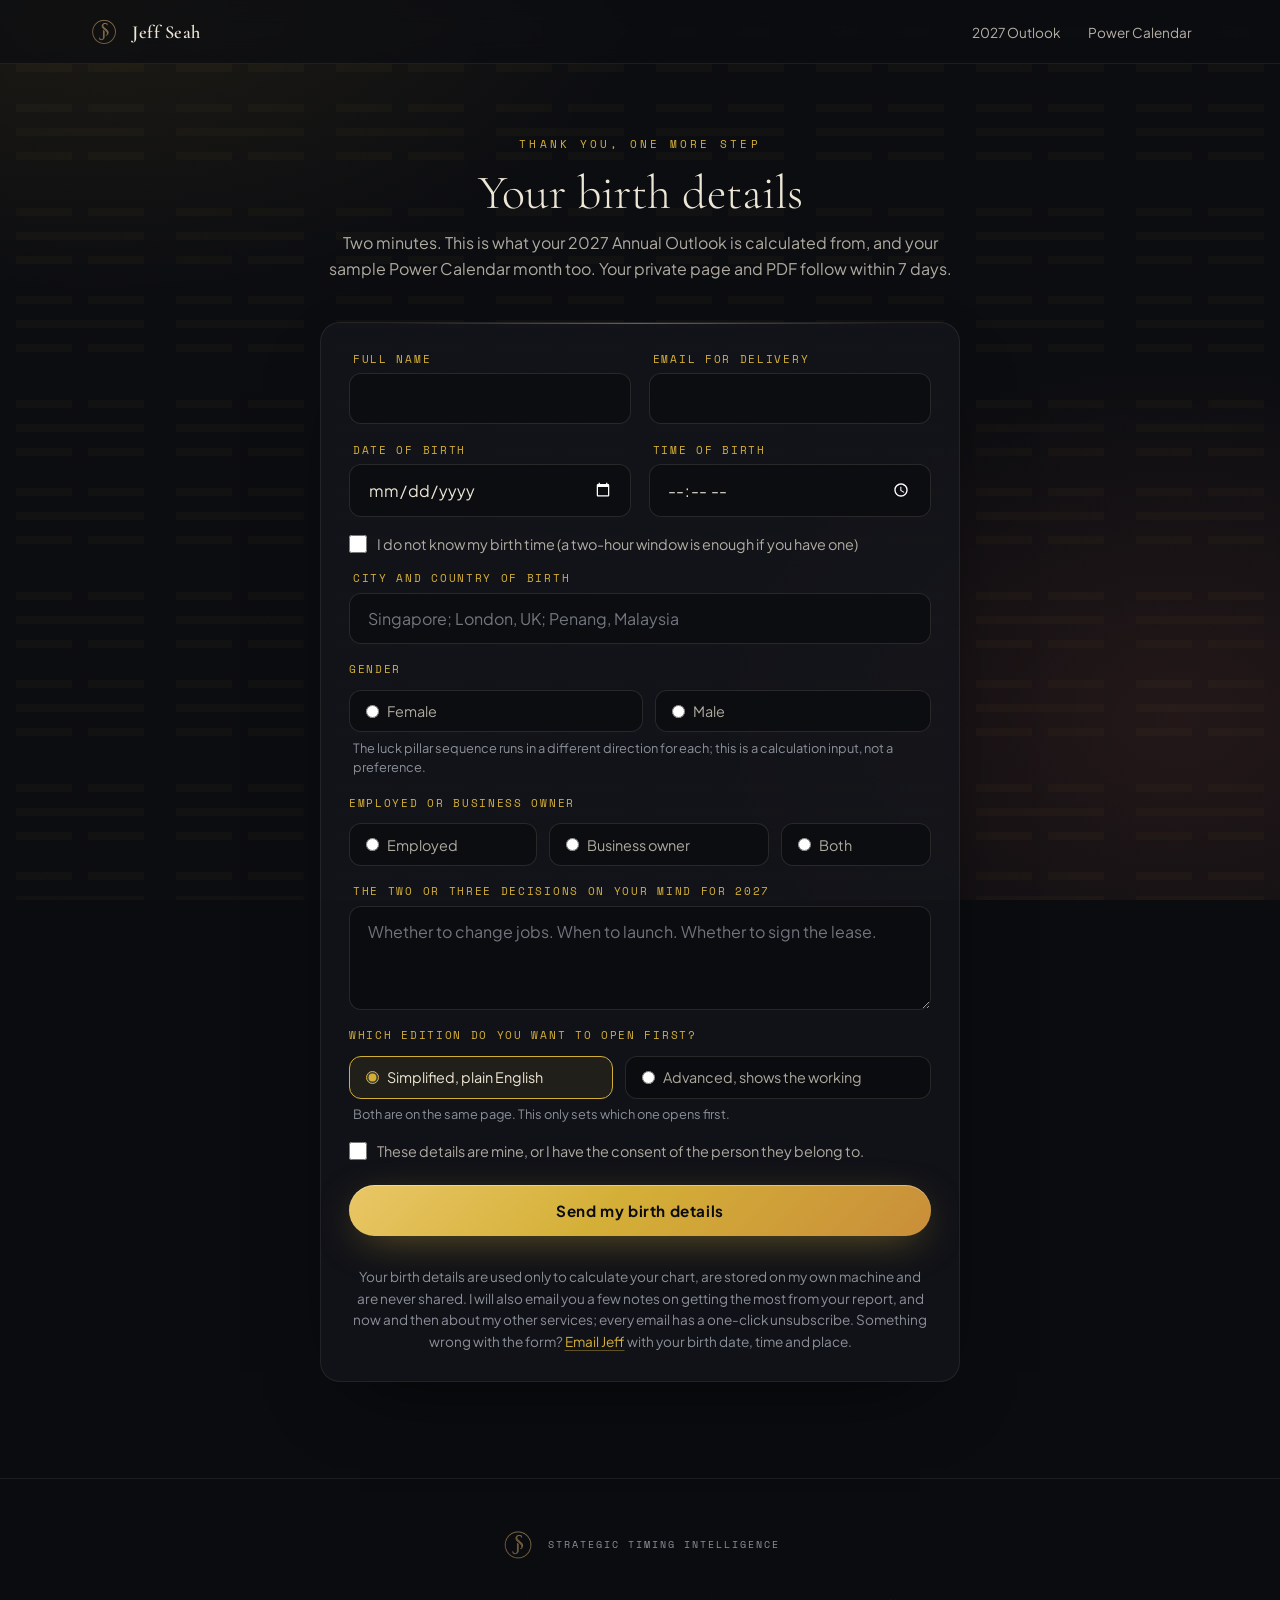
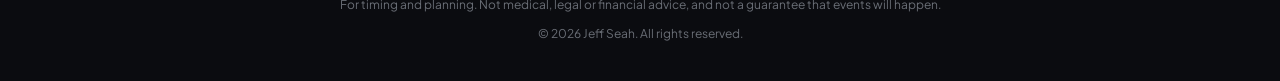
==== commit 222cdd05: "Restyle the shared pages to obsidian and gold, remove printed email /power-calendar, /welcome and /2" ====
--- a/2027-next.html
+++ b/2027-next.html
@@ -10,7 +10,7 @@
   <link rel="icon" type="image/png" sizes="64x64" href="/img/seal-64.png" />
   <link rel="preconnect" href="https://fonts.googleapis.com" />
   <link rel="preconnect" href="https://fonts.gstatic.com" crossorigin />
-  <link href="https://fonts.googleapis.com/css2?family=Cormorant+Garamond:ital,wght@0,300;0,400;0,600;1,300;1,400&family=DM+Sans:wght@300;400;500&family=Space+Mono:wght@400&display=swap" rel="stylesheet" />
+  <link href="https://fonts.googleapis.com/css2?family=Cormorant+Garamond:ital,wght@0,300;0,400;0,600;1,300;1,400&family=Plus+Jakarta+Sans:wght@300;400;700&family=Space+Mono&display=swap" rel="stylesheet" />
   <link rel="stylesheet" href="/2027.css" />
 </head>
 <body>
@@ -18,7 +18,15 @@
   <div class="hexagram-bg" aria-hidden="true"></div>
 
   <nav id="nav" aria-label="Primary">
-    <a href="/" class="nav-logo" aria-label="Jeff Seah, home"><img src="/img/seal-128.png" alt="" width="38" height="38"></a>
+    <a href="/" class="nav-logo" aria-label="Jeff Seah, home">
+      <span class="seal" aria-hidden="true">
+        <img class="seal-ring" src="/img/seal-ring.png" alt="" width="32" height="32">
+        <span class="seal-glint"></span>
+        <img class="seal-mono" src="/img/seal-monogram.png" alt="" width="32" height="32">
+        <span class="seal-sheen" data-sheen></span>
+      </span>
+      <span class="nav-wordmark">Jeff Seah</span>
+    </a>
     <ul class="nav-links">
       <li><a href="/2027">2027 Outlook</a></li>
       <li><a href="/power-calendar">Power Calendar</a></li>
@@ -126,7 +134,7 @@
           <span class="field-error" id="err-consent">Please confirm this before sending.</span>
 
           <button type="submit" class="lead-submit" id="submitBtn">Send my birth details</button>
-          <p class="lead-note">Your birth details are used only to calculate your chart, are stored on my own machine and are never shared. I will also email you a few notes on getting the most from your report, and now and then about my other services; every email has a one-click unsubscribe. Something wrong with the form? <a href="#" data-mail="Birth details for my 2027 Outlook">Email me</a> your birth date, time and place.</p>
+          <p class="lead-note">Your birth details are used only to calculate your chart, are stored on my own machine and are never shared. I will also email you a few notes on getting the most from your report, and now and then about my other services; every email has a one-click unsubscribe. Something wrong with the form? <a href="#" data-mail data-mail-subject="Birth details">Email Jeff</a> with your birth date, time and place.</p>
         </form>
 
         <div class="form-state" id="successState" role="status">
@@ -136,7 +144,7 @@
 
         <div class="form-state form-error" id="errorState" role="alert">
           <h2>Your details were not sent</h2>
-          <p>Please try again, or <a href="#" data-mail="Birth details for my 2027 Outlook">email me</a> your birth date, time and place directly. Your payment is safe either way.</p>
+          <p>Please try again, or <a href="#" data-mail data-mail-subject="Birth details">email Jeff</a> directly with your birth date, time and place. Your payment is safe either way.</p>
         </div>
       </div>
     </div>
@@ -145,7 +153,11 @@
 
   <footer>
     <div class="container">
-      <div class="footer-copy">&copy; 2026 Jeff Seah. All rights reserved.</div>
+      <div class="footer-inner">
+        <a href="/" class="footer-brand" aria-label="Jeff Seah, home"><img src="/img/seal-mark.png" alt="" width="36" height="36"><span>Strategic Timing Intelligence</span></a>
+      </div>
+      <p class="footer-disclaimer">For timing and planning. Not medical, legal or financial advice, and not a guarantee that events will happen.</p>
+      <p class="footer-copy">&copy; 2026 Jeff Seah. All rights reserved.</p>
     </div>
   </footer>
 
--- a/2027.css
+++ b/2027.css
@@ -1,64 +1,66 @@
 /* ===================================================================
-   2027.css : shared stylesheet for /2027, /2027-next and /power-calendar
-   Tokens, nav, buttons, pricing card, FAQ accordion and footer mirror
-   the LIVE inline <style> block in index.html (the site loads neither
-   styles.css nor script.js; those files are dormant). Page rules follow.
+   2027.css : shared stylesheet for /power-calendar, /welcome and /2027-next.
+   House style: obsidian and gold (docs/design/BRAND.md), the same tokens as
+   /2027, /book and the homepage, which carry their own compiled Tailwind.
+   /2027 itself no longer loads this file.
    =================================================================== */
 
-/* ---------- Tokens ---------- */
+/* ---------- Tokens (BRAND.md) ---------- */
 :root {
-  --void: #05070f;
-  --deep: #080c1a;
-  --midnight: #0d1225;
-  --gold: #c9943a;
-  --gold-light: #e8bc6a;
-  --gold-dim: rgba(201,148,58,0.25);
-  --jade: #4a7c6f;
-  --crimson: #8b1a1a;
-  --text: #ede8df;
-  --text-muted: #8f887a;            /* 5.5:1 on --deep; the live #7a7468 measured 4.3:1 */
-  --text-muted-accessible: #a39c8e; /* 7.2:1; anything a buyer must read */
-  --text-dim: #3a3830;              /* decorative only, never for copy */
-  --ember: #b8401c;                 /* hero glow only; the artwork's fire, nowhere else */
-  --serif: 'Cormorant Garamond', Georgia, serif;
-  --sans: 'DM Sans', sans-serif;
-  --mono: 'Space Mono', monospace;
+  --obsidian: #0B0C10;
+  --coal: #13151B;
+  --gold: #D4AF37;
+  --gold-hi: #E9C766;               /* hover and the light end of the button gradient */
+  --gold-lo: #C98E3A;               /* dark end of the button gradient */
+  --champagne: #F3D98B;
+  --ivory: #EDE6D6;
+  --ivory-body: rgba(237,230,214,0.72); /* body copy: ivory at about 70 % */
+  --ash: #8A8F98;
+  /* Wu Xing accents: muted, only where the element carries meaning */
+  --jade: #6FB39A;
+  --ember: #E06D53;
+  --ochre: #C99A55;
+  --pearl: #D9DCE1;
+  --ink: #7F9BD1;
+  --hair: rgba(237,230,214,0.08);
+  --gold-line: rgba(212,175,55,0.22);
+  --display: 'Cormorant Garamond', Georgia, serif;
+  --sans: 'Plus Jakarta Sans', system-ui, sans-serif;
+  --mono: 'Space Mono', ui-monospace, monospace;
   --noto: 'Noto Serif TC', serif;
   --ease-out: cubic-bezier(0.16, 1, 0.3, 1);
-  --ease-site: cubic-bezier(0.25,0.46,0.45,0.94);
-  --ease-spring: cubic-bezier(0.22, 1.35, 0.36, 1);
-  /* Wu Xing accents, shared with the homepage */
-  --wx-wood: #5f9a86;
-  --wx-fire: #c4573a;
-  --wx-earth: #b8863f;
-  --wx-metal: #e6d3a3;
-  --wx-water: #6f86c2;
 }
 
 *, *::before, *::after { box-sizing: border-box; margin: 0; padding: 0; }
 html { scroll-behavior: smooth; overflow-x: hidden; }
 body {
   font-family: var(--sans);
-  font-weight: 300;
-  background: var(--void);
-  color: var(--text);
+  font-weight: 400;
+  background: var(--obsidian);
+  color: var(--ivory);
   overflow-x: hidden;
   -webkit-font-smoothing: antialiased;
   position: relative;
 }
 
-/* Layered atmosphere: hexagram texture (from the homepage) + film grain.
-   Both fixed, both decorative, both under everything. */
+/* Ambient layer: gold dawn top left, ember low right, a hexagram watermark at 3 %.
+   Fixed, decorative, under everything. Film grain sits over the whole page. */
 .hexagram-bg {
-  position: fixed; inset: 0; z-index: 0; pointer-events: none; opacity: 0.035;
-  background-image: url("data:image/svg+xml,%3Csvg width='80' height='96' viewBox='0 0 80 96' xmlns='http://www.w3.org/2000/svg'%3E%3Cg fill='%23c9943a' fill-rule='evenodd'%3E%3Crect x='8' y='8' width='28' height='4'/%3E%3Crect x='44' y='8' width='28' height='4'/%3E%3Crect x='8' y='20' width='64' height='4'/%3E%3Crect x='8' y='32' width='28' height='4'/%3E%3Crect x='44' y='32' width='28' height='4'/%3E%3Crect x='8' y='52' width='28' height='4'/%3E%3Crect x='44' y='52' width='28' height='4'/%3E%3Crect x='8' y='64' width='64' height='4'/%3E%3Crect x='8' y='76' width='28' height='4'/%3E%3Crect x='44' y='76' width='28' height='4'/%3E%3C/g%3E%3C/svg%3E");
+  position: fixed; inset: 0; z-index: 0; pointer-events: none;
+  background:
+    radial-gradient(60rem 40rem at 8% -10%, rgba(212,175,55,0.11), transparent 60%),
+    radial-gradient(50rem 36rem at 92% 80%, rgba(224,109,83,0.11), transparent 62%),
+    var(--obsidian);
+}
+.hexagram-bg::before {
+  content: ''; position: absolute; inset: 0; opacity: 0.03;
+  background-image: url("data:image/svg+xml,%3Csvg width='80' height='96' viewBox='0 0 80 96' xmlns='http://www.w3.org/2000/svg'%3E%3Cg fill='%23D4AF37' fill-rule='evenodd'%3E%3Crect x='8' y='8' width='28' height='4'/%3E%3Crect x='44' y='8' width='28' height='4'/%3E%3Crect x='8' y='20' width='64' height='4'/%3E%3Crect x='8' y='32' width='28' height='4'/%3E%3Crect x='44' y='32' width='28' height='4'/%3E%3Crect x='8' y='52' width='28' height='4'/%3E%3Crect x='44' y='52' width='28' height='4'/%3E%3Crect x='8' y='64' width='64' height='4'/%3E%3Crect x='8' y='76' width='28' height='4'/%3E%3Crect x='44' y='76' width='28' height='4'/%3E%3C/g%3E%3C/svg%3E");
   background-size: 160px 192px;
 }
 body::before {
   content: '';
-  position: fixed; inset: 0; z-index: 1000; pointer-events: none; opacity: 0.5;
-  background-image: url("data:image/svg+xml,%3Csvg viewBox='0 0 512 512' xmlns='http://www.w3.org/2000/svg'%3E%3Cfilter id='n'%3E%3CfeTurbulence type='fractalNoise' baseFrequency='0.75' numOctaves='4' stitchTiles='stitch'/%3E%3C/filter%3E%3Crect width='100%25' height='100%25' filter='url(%23n)' opacity='0.05'/%3E%3C/svg%3E");
-  background-size: 256px 256px;
+  position: fixed; inset: 0; z-index: 1000; pointer-events: none; opacity: 0.06; mix-blend-mode: overlay;
+  background-image: url("data:image/svg+xml,%3Csvg viewBox='0 0 300 300' xmlns='http://www.w3.org/2000/svg'%3E%3Cfilter id='n'%3E%3CfeTurbulence type='fractalNoise' baseFrequency='0.85' numOctaves='3' stitchTiles='stitch'/%3E%3C/filter%3E%3Crect width='100%25' height='100%25' filter='url(%23n)'/%3E%3C/svg%3E");
 }
 
 .container { max-width: 1200px; margin: 0 auto; padding: 0 3rem; }
@@ -67,68 +69,58 @@
 
 .skip-link {
   position: absolute; left: 1rem; top: -4rem; z-index: 200;
-  background: var(--gold); color: var(--void); padding: 0.6rem 1rem; border-radius: 0.5rem;
-  font-size: 0.85rem; font-weight: 500; text-decoration: none;
+  background: var(--gold); color: var(--obsidian); padding: 0.6rem 1rem; border-radius: 0.5rem;
+  font-size: 0.85rem; font-weight: 700; text-decoration: none;
 }
 .skip-link:focus { top: 1rem; }
 
-:focus-visible { outline: 2px solid var(--gold-light); outline-offset: 3px; }
-
-.section-label {
+:focus-visible { outline: 2px solid var(--gold); outline-offset: 3px; }
+
+.section-label, .eyebrow {
   font-family: var(--mono);
-  font-size: 0.65rem;
-  letter-spacing: 0.3em;
+  font-size: 0.68rem;
+  letter-spacing: 0.28em;
   text-transform: uppercase;
   color: var(--gold);
-  margin-bottom: 1rem;
-  display: flex;
-  align-items: center;
-  gap: 1rem;
-}
-.section-label::after { content: ''; display: block; width: 40px; height: 1px; background: var(--gold-dim); }
+}
+.section-label { margin-bottom: 1rem; display: flex; align-items: center; gap: 1rem; }
+.section-label::after { content: ''; display: block; width: 40px; height: 1px; background: linear-gradient(90deg, rgba(212,175,55,0.6), transparent); }
 .section-label.centered { justify-content: center; }
 .section-label.centered::after { display: none; }
 
-h1, h2, h3 { font-family: var(--serif); font-weight: 300; color: var(--text); }
-h2 { font-size: clamp(2.1rem, 4vw, 3.3rem); line-height: 1.12; letter-spacing: -0.01em; }
-h2 em, h1 em { font-style: italic; color: var(--gold-light); }
-p a { color: var(--gold-light); text-decoration: underline; text-decoration-color: rgba(232,188,106,0.4); text-underline-offset: 3px; }
-p a:hover { text-decoration-color: var(--gold-light); }
-
-/* ---------- Nav (mirrors index.html, plus a mobile menu) ---------- */
+h1, h2, h3 { font-family: var(--display); font-weight: 300; color: var(--ivory); }
+h2 { font-size: clamp(2.1rem, 4vw, 3.3rem); line-height: 1.1; letter-spacing: -0.01em; }
+h2 em, h1 em { font-style: italic; color: var(--gold); }
+p a { color: var(--gold); text-decoration: underline; text-decoration-color: rgba(212,175,55,0.4); text-underline-offset: 3px; }
+p a:hover { color: var(--gold-hi); text-decoration-color: var(--gold-hi); }
+
+/* ---------- Nav: a hairline bar like /2027, /book and the homepage ---------- */
 nav {
-  position: fixed; top: 1.5rem; left: 50%; transform: translateX(-50%); z-index: 100;
-  display: flex; align-items: center; gap: 3rem;
-  padding: 0.875rem 2rem; border-radius: 100px;
-  background: rgba(5,7,15,0.4); border: 1px solid rgba(201,148,58,0.15);
-  backdrop-filter: blur(20px); -webkit-backdrop-filter: blur(20px);
-  transition: background 0.4s var(--ease-site), border-color 0.4s, box-shadow 0.4s, border-radius 0.3s;
+  position: fixed; top: 0; left: 0; right: 0; z-index: 100; height: 4rem;
+  display: flex; align-items: center; gap: 2rem;
+  padding: 0 max(1.5rem, calc((100% - 1200px) / 2 + 3rem));
+  background: rgba(11,12,16,0.7); border-bottom: 1px solid var(--hair);
+  backdrop-filter: blur(12px); -webkit-backdrop-filter: blur(12px);
+  transition: background 0.4s var(--ease-out), box-shadow 0.4s;
   white-space: nowrap;
 }
-nav.scrolled { background: rgba(5,7,15,0.85); border-color: rgba(201,148,58,0.3); box-shadow: 0 8px 40px rgba(0,0,0,0.6); }
-.nav-logo { display: block; line-height: 0; }
-.nav-logo img { height: 38px; width: 38px; object-fit: contain; mix-blend-mode: screen; display: block; }
-.nav-links { display: flex; gap: 2rem; list-style: none; }
+nav.scrolled { background: rgba(11,12,16,0.88); box-shadow: 0 8px 40px rgba(0,0,0,0.5); }
+.nav-logo { display: flex; align-items: center; gap: 0.75rem; text-decoration: none; margin-right: auto; }
+.nav-wordmark { font-family: var(--display); font-size: 1.15rem; font-weight: 600; letter-spacing: 0.03em; color: var(--ivory); }
+.nav-links { display: flex; gap: 1.75rem; list-style: none; }
 .nav-links a {
-  font-size: 0.8rem; font-weight: 300; color: var(--text-muted-accessible);
-  text-decoration: none; letter-spacing: 0.1em; text-transform: uppercase; transition: color 0.2s;
-}
-.nav-links a { position: relative; padding-bottom: 2px; }
-.nav-links a::after {
-  content: ''; position: absolute; left: 0; right: 0; bottom: -3px; height: 1px;
-  background: var(--gold-light); transform: scaleX(0); transform-origin: right;
-  transition: transform 0.35s var(--ease-out);
-}
-.nav-links a:hover, .nav-links a:focus-visible, .nav-links a[aria-current="page"] { color: var(--gold-light); }
-.nav-links a:hover::after, .nav-links a:focus-visible::after { transform: scaleX(1); transform-origin: left; }
+  position: relative; font-size: 0.85rem; color: rgba(237,230,214,0.75);
+  text-decoration: none; transition: color 0.2s;
+}
+.nav-links a:hover, .nav-links a:focus-visible, .nav-links a[aria-current="page"] { color: var(--gold); }
 .nav-cta {
-  font-size: 0.75rem; font-weight: 500; letter-spacing: 0.1em; text-transform: uppercase;
-  color: var(--void); background: var(--gold); border: none; padding: 0.6rem 1.4rem; border-radius: 100px;
-  cursor: pointer; transition: all 0.3s var(--ease-site); text-decoration: none; display: inline-block;
-}
-.nav-cta:hover { transform: scale(1.03) translateY(-1px); box-shadow: 0 8px 24px rgba(201,148,58,0.4); background: var(--gold-light); }
+  font-size: 0.72rem; font-weight: 700; letter-spacing: 0.14em; text-transform: uppercase;
+  color: var(--gold); background: transparent; border: 1px solid rgba(212,175,55,0.4); padding: 0.55rem 1.1rem; border-radius: 100px;
+  transition: border-color 0.3s, background 0.3s; text-decoration: none; display: inline-block;
+}
+.nav-cta:hover, .nav-cta:focus-visible { border-color: var(--gold); background: rgba(212,175,55,0.1); }
 .nav-toggle {
-  display: none; background: none; border: 1px solid rgba(201,148,58,0.3); color: var(--gold-light);
+  display: none; background: none; border: 1px solid rgba(212,175,55,0.3); color: var(--gold);
   width: 40px; height: 40px; border-radius: 50%; cursor: pointer; align-items: center; justify-content: center;
 }
 .nav-toggle svg { display: block; }
@@ -136,8 +128,8 @@
 nav.menu-open .nav-toggle .icon-open { display: none; }
 nav.menu-open .nav-toggle .icon-close { display: block; }
 .nav-menu {
-  display: none; position: fixed; left: 1rem; right: 1rem; top: 5.25rem; z-index: 99;
-  background: rgba(5,7,15,0.96); border: 1px solid rgba(201,148,58,0.25); border-radius: 1.25rem;
+  display: none; position: fixed; left: 1rem; right: 1rem; top: 4.5rem; z-index: 99;
+  background: rgba(19,21,27,0.97); border: 1px solid var(--gold-line); border-radius: 1.25rem;
   padding: 0.75rem; box-shadow: 0 24px 60px rgba(0,0,0,0.6);
   backdrop-filter: blur(20px); -webkit-backdrop-filter: blur(20px);
 }
@@ -145,419 +137,238 @@
 .nav-menu ul { list-style: none; }
 .nav-menu a {
   display: block; padding: 0.9rem 1rem; border-radius: 0.75rem; text-decoration: none;
-  font-family: var(--serif); font-size: 1.25rem; color: var(--text);
-}
-.nav-menu a:hover, .nav-menu a:focus-visible { background: rgba(201,148,58,0.08); color: var(--gold-light); }
-.nav-menu a.nav-menu-cta { margin-top: 0.5rem; text-align: center; font-family: var(--sans); font-size: 0.85rem; font-weight: 500; letter-spacing: 0.08em; text-transform: uppercase; background: var(--gold); color: var(--void); border-radius: 100px; }
-
-/* ---------- Buttons ---------- */
+  font-family: var(--display); font-size: 1.3rem; color: var(--ivory);
+}
+.nav-menu a:hover, .nav-menu a:focus-visible { background: rgba(212,175,55,0.08); color: var(--gold); }
+.nav-menu a.nav-menu-cta { margin-top: 0.5rem; text-align: center; font-family: var(--sans); font-size: 0.8rem; font-weight: 700; letter-spacing: 0.12em; text-transform: uppercase; background: linear-gradient(135deg, var(--gold-hi) 0%, var(--gold) 45%, var(--gold-lo) 100%); color: var(--obsidian); border-radius: 100px; }
+
+/* Seal: transparent layers stacked in one square; only the ring (and its glint) turns on hover.
+   2027.js adds .is-sweeping to [data-sheen] once, after load. Same pattern as /book and the homepage. */
+.seal { position: relative; display: inline-block; flex-shrink: 0; width: 32px; height: 32px; }
+.seal > * { position: absolute; inset: 0; width: 100%; height: 100%; }
+.seal-ring, .seal-glint { transition: transform 1.1s cubic-bezier(0.45, 0, 0.2, 1); }
+.seal-glint, .seal-sheen {
+  -webkit-mask: url(/img/seal-ring.png) center / 100% 100% no-repeat;
+  mask: url(/img/seal-ring.png) center / 100% 100% no-repeat;
+}
+.seal-glint {
+  background: conic-gradient(from 300deg, transparent 0deg, rgba(255,240,205,0.95) 28deg, transparent 60deg);
+  opacity: 0; transition: transform 1.1s cubic-bezier(0.45, 0, 0.2, 1), opacity 0.5s ease;
+}
+.seal-sheen {
+  -webkit-mask-image: url(/img/seal-mark.png); mask-image: url(/img/seal-mark.png);
+  background: linear-gradient(115deg, transparent 38%, rgba(255,243,212,0.95) 50%, transparent 62%) 130% 0 / 300% 100% no-repeat;
+}
+.seal-sheen.is-sweeping { animation: seal-sheen 1.2s cubic-bezier(0.4, 0, 0.2, 1) 1 both; }
+@keyframes seal-sheen { from { background-position: 130% 0; } to { background-position: -30% 0; } }
+@media (hover: hover) and (pointer: fine) {
+  .nav-logo:hover .seal-ring, .nav-logo:hover .seal-glint { transform: rotate(180deg); }
+  .nav-logo:hover .seal-glint { opacity: 1; }
+}
+
+/* ---------- Buttons: gold is the only colour for buy buttons ---------- */
 .btn-primary, .btn-secondary {
   display: inline-flex; align-items: center; justify-content: center; gap: 0.75rem;
-  padding: 1rem 2.5rem; border-radius: 100px; font-family: var(--sans);
-  font-size: 0.9rem; font-weight: 500; letter-spacing: 0.05em; cursor: pointer;
-  transition: transform 0.35s var(--ease-site), box-shadow 0.35s, background 0.35s; text-decoration: none;
-}
-.btn-primary { background: var(--gold); color: var(--void); border: 1px solid var(--gold); }
-.btn-primary:hover, .btn-primary:focus-visible { transform: translateY(-2px); box-shadow: 0 12px 40px rgba(201,148,58,0.45); background: var(--gold-light); border-color: var(--gold-light); }
-.btn-secondary { background: transparent; color: var(--gold-light); border: 1px solid rgba(201,148,58,0.45); }
-.btn-secondary:hover, .btn-secondary:focus-visible { background: rgba(201,148,58,0.1); transform: translateY(-2px); border-color: rgba(201,148,58,0.7); }
-
-/* ---------- Pricing card (order block) ---------- */
-.pricing-card {
-  border: 1px solid rgba(201,148,58,0.18); border-radius: 1.5rem; padding: 2.5rem;
-  background: linear-gradient(180deg, rgba(201,148,58,0.05), transparent 40%), var(--deep);
-  position: relative; overflow: hidden;
-}
-.pricing-card::before { content: ''; position: absolute; top: 0; left: 0; right: 0; height: 1px; background: linear-gradient(90deg, transparent, var(--gold), transparent); opacity: 0.6; }
-/* A slow gold sheen crossing the order card, and a soft halo */
-.order-section .pricing-card { box-shadow: 0 0 70px rgba(201,148,58,0.07), 0 24px 60px rgba(0,0,0,0.35); }
-.order-section .pricing-card::after {
-  content: ''; position: absolute; inset: 0; pointer-events: none;
-  background: linear-gradient(115deg, transparent 38%, rgba(232,188,106,0.10) 50%, transparent 62%);
-  transform: translateX(-110%); animation: cardSheen 9s ease-in-out 2s infinite; will-change: transform;
-}
-@keyframes cardSheen { 0% { transform: translateX(-110%); } 35%, 100% { transform: translateX(110%); } }
-.pricing-tier { font-family: var(--mono); font-size: 0.65rem; letter-spacing: 0.2em; text-transform: uppercase; color: var(--gold); margin-bottom: 0.5rem; }
-.pricing-name { font-family: var(--serif); font-size: 1.85rem; font-weight: 300; color: var(--text); margin-bottom: 1.25rem; }
-.pricing-amount { font-family: var(--serif); font-size: 4.5rem; font-weight: 600; color: var(--gold-light); line-height: 1; letter-spacing: -0.02em; display: flex; align-items: baseline; gap: 0.35rem; }
-.pricing-amount .cur { font-size: 1.1rem; font-weight: 400; letter-spacing: 0.1em; color: var(--gold); font-family: var(--sans); }
-.pricing-amount .was { font-size: 1.5rem; font-weight: 300; color: var(--text-muted-accessible); text-decoration: line-through; margin-left: 0.5rem; display: none; }
-.pricing-period { font-size: 0.85rem; color: var(--text-muted-accessible); margin: 0.5rem 0 1.5rem; }
-.price-step {
-  display: grid; grid-template-columns: 1fr 1fr; border: 1px solid rgba(201,148,58,0.18); border-radius: 0.9rem; overflow: hidden; margin-bottom: 1.75rem;
-}
-.price-step div { padding: 0.8rem 1rem; font-size: 0.8rem; line-height: 1.45; color: var(--text-muted-accessible); }
-.price-step div + div { border-left: 1px solid rgba(201,148,58,0.18); }
-.price-step strong { display: block; font-family: var(--serif); font-size: 1.35rem; font-weight: 600; color: var(--text); letter-spacing: 0; }
-.price-step .is-now { background: rgba(201,148,58,0.08); }
-.price-step .is-now strong { color: var(--gold-light); }
-.pricing-divider { width: 100%; height: 1px; background: rgba(201,148,58,0.12); margin-bottom: 1.5rem; }
-.pricing-features { list-style: none; display: flex; flex-direction: column; gap: 0.7rem; margin-bottom: 2rem; }
-.pricing-features li { font-size: 0.92rem; color: var(--text-muted-accessible); display: flex; align-items: flex-start; gap: 0.75rem; line-height: 1.5; }
-.pricing-features li::before { content: ''; width: 6px; height: 6px; border-radius: 50%; background: var(--gold); flex-shrink: 0; margin-top: 0.55em; }
-.pricing-btn {
-  width: 100%; padding: 1rem; border-radius: 100px; font-family: var(--sans); font-size: 0.95rem; font-weight: 500;
-  letter-spacing: 0.06em; cursor: pointer; transition: all 0.35s var(--ease-site);
-  border: 1px solid var(--gold); background: var(--gold); color: var(--void); text-decoration: none; display: block; text-align: center;
-}
-.pricing-btn:hover, .pricing-btn:focus-visible { background: var(--gold-light); box-shadow: 0 8px 30px rgba(201,148,58,0.4); transform: translateY(-2px); }
-.order-note { margin-top: 1.5rem; font-size: 0.88rem; color: var(--text-muted-accessible); line-height: 1.7; }
-.order-note p + p { margin-top: 0.7rem; }
-.order-note strong { color: var(--text); font-weight: 500; }
-
-/* ---------- FAQ accordion ---------- */
-.faq-section { padding: 6rem 0 5rem; }
-.faq-header { margin-bottom: 3rem; }
-.faq-header p { color: var(--text-muted-accessible); margin-top: 0.75rem; }
-.faq-list { display: grid; grid-template-columns: 1fr; gap: 0.875rem; }
-.faq-card { border-radius: 1.125rem; border: 1px solid rgba(201,148,58,0.12); background: rgba(11,15,32,0.55); overflow: hidden; transition: border-color 0.3s, transform 0.3s var(--ease-out), box-shadow 0.4s; }
-.faq-card:hover { border-color: rgba(201,148,58,0.28); transform: translateY(-2px); }
-.faq-q:focus-visible { outline: 2px solid var(--gold-light); outline-offset: -4px; border-radius: 1rem; }
-.faq-card.open { border-color: rgba(201,148,58,0.48); box-shadow: 0 12px 40px rgba(0,0,0,0.4); }
-.faq-q { width: 100%; background: none; border: none; padding: 1.4rem 1.6rem; display: flex; align-items: flex-start; justify-content: space-between; gap: 1.25rem; cursor: pointer; text-align: left; color: inherit; }
-.faq-q-text { font-family: var(--serif); font-size: 1.2rem; font-weight: 400; line-height: 1.35; color: var(--text); transition: color 0.3s; }
-.faq-card.open .faq-q-text { color: var(--gold-light); }
-.faq-icon-wrap { flex-shrink: 0; width: 28px; height: 28px; border-radius: 50%; border: 1px solid rgba(201,148,58,0.3); display: flex; align-items: center; justify-content: center; color: var(--gold); margin-top: 2px; transition: transform 0.4s cubic-bezier(0.34,1.56,0.64,1), background 0.3s, border-color 0.3s; }
-.faq-card.open .faq-icon-wrap { transform: rotate(45deg); background: rgba(201,148,58,0.14); border-color: var(--gold); }
-.faq-a { display: grid; grid-template-rows: 0fr; transition: grid-template-rows 0.45s cubic-bezier(0.4,0,0.2,1); }
-.faq-card.open .faq-a { grid-template-rows: 1fr; }
-.faq-a-inner { overflow: hidden; }
-.faq-a-inner p { font-size: 0.95rem; color: var(--text-muted-accessible); line-height: 1.8; margin: 0 1.6rem 1.5rem; padding-left: 1.25rem; border-left: 2px solid rgba(201,148,58,0.25); }
-
-/* ---------- Footer ---------- */
-footer { position: relative; z-index: 1; background: var(--void); border-top: 1px solid rgba(201,148,58,0.08); padding: 3rem 0 2rem; border-radius: 3rem 3rem 0 0; }
-.footer-inner { display: flex; align-items: center; justify-content: space-between; gap: 1rem; margin-bottom: 2rem; }
-.footer-brand { display: flex; align-items: center; gap: 0.75rem; font-family: var(--mono); font-size: 0.65rem; letter-spacing: 0.15em; text-transform: uppercase; color: var(--text-muted); }
-.footer-brand img { height: 32px; width: 32px; object-fit: contain; mix-blend-mode: screen; }
-.footer-links { display: flex; gap: 1.5rem; list-style: none; }
-.footer-links a { font-size: 0.8rem; color: var(--text-muted-accessible); text-decoration: none; }
-.footer-links a:hover { color: var(--gold-light); }
-.footer-copy { font-size: 0.75rem; color: var(--text-muted); text-align: center; padding-top: 2rem; border-top: 1px solid rgba(201,148,58,0.05); }
+  padding: 1rem 2.25rem; border-radius: 100px; font-family: var(--sans);
+  font-size: 0.9rem; font-weight: 700; letter-spacing: 0.04em; cursor: pointer;
+  transition: transform 0.35s var(--ease-out), box-shadow 0.35s var(--ease-out), background 0.35s, border-color 0.35s; text-decoration: none;
+}
+.btn-primary {
+  background: linear-gradient(135deg, var(--gold-hi) 0%, var(--gold) 45%, var(--gold-lo) 100%); color: var(--obsidian); border: none;
+  box-shadow: 0 10px 40px -12px rgba(212,175,55,0.55), inset 0 1px 0 rgba(255,255,255,0.35);
+}
+.btn-primary:hover, .btn-primary:focus-visible { transform: translateY(-2px); box-shadow: 0 16px 50px -12px rgba(224,109,83,0.6), inset 0 1px 0 rgba(255,255,255,0.35); }
+.btn-secondary { background: transparent; color: var(--gold); border: 1px solid rgba(212,175,55,0.4); }
+.btn-secondary:hover, .btn-secondary:focus-visible { background: rgba(212,175,55,0.1); border-color: var(--gold); transform: translateY(-2px); }
+
+/* ---------- Footer (same content as /2027 and /book) ---------- */
+footer { position: relative; z-index: 1; border-top: 1px solid var(--hair); padding: 3rem 0 2.5rem; }
+.footer-inner { display: flex; align-items: center; justify-content: space-between; gap: 1.5rem; }
+.footer-inner:has(> :only-child) { justify-content: center; }
+.footer-brand { display: flex; align-items: center; gap: 0.75rem; font-family: var(--mono); font-size: 0.62rem; letter-spacing: 0.2em; text-transform: uppercase; color: var(--ash); text-decoration: none; }
+.footer-brand img { height: 36px; width: 36px; object-fit: contain; opacity: 0.9; }
+.footer-links { display: flex; flex-wrap: wrap; justify-content: center; gap: 0.5rem 1.5rem; list-style: none; }
+.footer-links a { font-size: 0.85rem; color: var(--ash); text-decoration: none; transition: color 0.2s; }
+.footer-links a:hover, .footer-links a:focus-visible { color: var(--gold); }
+.footer-disclaimer { max-width: 42rem; margin: 2rem auto 0; text-align: center; font-size: 0.75rem; line-height: 1.6; color: rgba(138,143,152,0.75); }
+.footer-copy { margin-top: 0.75rem; text-align: center; font-size: 0.75rem; color: rgba(138,143,152,0.75); }
 
 /* ---------- Motion ---------- */
 /* One orchestrated moment: the hero. Children carry --i and enter in sequence. */
 @keyframes fadeUp { from { opacity: 0; transform: translateY(24px); } to { opacity: 1; transform: translateY(0); } }
-@keyframes artIn { from { opacity: 0; transform: translateY(18px) scale(0.985); } to { opacity: 1; transform: none; } }
 .js .hero-seq > * { opacity: 0; animation: fadeUp 0.8s var(--ease-out) both; animation-delay: calc(0.08s + 0.09s * var(--i, 0)); }
-.js .hero-art { opacity: 0; animation: artIn 1.2s var(--ease-out) 0.2s both; }
 /* Scroll reveal, visible by default; the js class enables the hidden state. */
 .js .reveal { opacity: 0; transform: translateY(28px); transition: opacity 0.7s var(--ease-out), transform 0.7s var(--ease-out); }
 .js .reveal.visible { opacity: 1; transform: translateY(0); }
-/* Siblings that enter together stagger by a beat */
-.js .tiles-grid .reveal:nth-child(3n+2), .js .process-2027-steps .reveal:nth-child(2), .js .who-grid .reveal:nth-child(2) { transition-delay: 0.12s; }
-.js .tiles-grid .reveal:nth-child(3n+3), .js .process-2027-steps .reveal:nth-child(3) { transition-delay: 0.24s; }
-.js .faq-list.visible .faq-card { opacity: 0; transform: translateY(14px); animation: faqIn 0.6s var(--ease-out) forwards; }
-.js .faq-list.visible .faq-card:nth-child(2) { animation-delay: 0.06s; } .js .faq-list.visible .faq-card:nth-child(3) { animation-delay: 0.12s; }
-.js .faq-list.visible .faq-card:nth-child(4) { animation-delay: 0.18s; } .js .faq-list.visible .faq-card:nth-child(5) { animation-delay: 0.24s; }
-.js .faq-list.visible .faq-card:nth-child(6) { animation-delay: 0.30s; } .js .faq-list.visible .faq-card:nth-child(7) { animation-delay: 0.36s; }
-.js .faq-list.visible .faq-card:nth-child(8) { animation-delay: 0.42s; }
-@keyframes faqIn { to { opacity: 1; transform: translateY(0); } }
-
-/* Aurora drift: two soft pools of gold and indigo that wander very slowly (only /2027 places the element) */
-.aurora {
-  position: fixed; inset: -20%; z-index: 0; pointer-events: none; opacity: 0.5;
-  background:
-    radial-gradient(ellipse 30% 26% at 24% 28%, rgba(201,148,58,0.09) 0%, transparent 70%),
-    radial-gradient(ellipse 34% 30% at 76% 74%, rgba(111,134,194,0.09) 0%, transparent 70%);
-  animation: auroraDrift 48s ease-in-out infinite alternate; will-change: transform;
-}
-@keyframes auroraDrift { from { transform: translate3d(-3%, -2%, 0) rotate(-2deg); } to { transform: translate3d(3%, 3%, 0) rotate(2deg); } }
-
-@media (prefers-reduced-motion: reduce) {
-  html { scroll-behavior: auto; }
-  .js .hero-seq > *, .js .hero-art { animation: none; opacity: 1; }
-  .js .reveal { opacity: 1; transform: none; transition: none; }
-  .js .faq-list.visible .faq-card { animation: none; opacity: 1; transform: none; }
-  .aurora, .order-section .pricing-card::after { animation: none !important; }
-  *, *::before, *::after { transition-duration: 0.01ms !important; animation-duration: 0.01ms !important; }
-}
-
-/* =================================================================
-   /2027 sales page
-   ================================================================= */
-.eyebrow { font-family: var(--mono); font-size: 0.68rem; letter-spacing: 0.25em; text-transform: uppercase; color: var(--gold); }
-
-.hero-2027 { position: relative; padding: 8.5rem 0 4rem; overflow: hidden; isolation: isolate; }
-.hero-2027::before {
-  /* the only place the report's fire appears large on this page */
-  content: ''; position: absolute; inset: -20% -10% -10% 30%; z-index: -1; pointer-events: none;
-  background:
-    radial-gradient(ellipse 45% 50% at 78% 45%, rgba(184,64,28,0.28) 0%, transparent 65%),
-    radial-gradient(ellipse 35% 40% at 85% 70%, rgba(201,148,58,0.14) 0%, transparent 60%);
-  filter: blur(10px);
-}
-.hero-2027::after { content: ''; position: absolute; left: 0; right: 0; bottom: 0; height: 30%; z-index: -1; background: linear-gradient(to bottom, transparent, var(--deep)); pointer-events: none; }
-.hero-2027-grid { display: grid; grid-template-columns: 1fr; gap: 2.5rem; align-items: center; }
-.hero-art-wrap { position: relative; order: -1; }
-.hero-art { position: relative; border-radius: 1.25rem; overflow: hidden; border: 1px solid rgba(201,148,58,0.22); box-shadow: 0 40px 100px rgba(0,0,0,0.65), 0 0 120px rgba(184,64,28,0.12); }
-.hero-art img { display: block; width: 100%; height: auto; }
-.hero-art figcaption { position: absolute; left: 1rem; bottom: 0.9rem; font-family: var(--mono); font-size: 0.6rem; letter-spacing: 0.2em; text-transform: uppercase; color: rgba(237,232,223,0.6); }
-/* A hairline Luopan drifting behind the cover art: three plates, north at top, Later Heaven trigrams */
-.hero-luopan {
-  position: absolute; left: 50%; top: 50%; width: 150%; max-width: 820px; aspect-ratio: 1;
-  transform: translate(-50%, -50%); z-index: -1; pointer-events: none; opacity: 0.5;
-  animation: luopanDrift 30s ease-in-out infinite alternate;
-}
-@keyframes luopanDrift { from { transform: translate(-50%, -50%) translateY(-1.5%); } to { transform: translate(-50%, -50%) translateY(1.5%); } }
-.luopan-lite { width: 100%; height: 100%; overflow: visible; }
-.luopan-lite text { font-family: var(--noto); }
-.luopan-lite .ll-ring, .luopan-lite .ll-core { transform-box: view-box; transform-origin: 250px 250px; opacity: 0; animation: llFade 1.4s ease 1s both; }
-.luopan-lite .ll-ring--outer { animation-name: llFade, llSpin; animation-duration: 1.4s, 220s; animation-delay: 1s, 0s; animation-timing-function: ease, linear; animation-iteration-count: 1, infinite; }
-.luopan-lite .ll-ring--trigrams { animation-name: llFade, llSpinBack; animation-duration: 1.4s, 160s; animation-delay: 1.15s, 0s; animation-timing-function: ease, linear; animation-iteration-count: 1, infinite; }
-.luopan-lite .ll-ring--branches { animation-name: llFade, llSpin; animation-duration: 1.4s, 110s; animation-delay: 1.3s, 0s; animation-timing-function: ease, linear; animation-iteration-count: 1, infinite; }
-.luopan-lite .ll-draw circle { stroke-dasharray: 1; stroke-dashoffset: 1; transform-box: view-box; transform-origin: 250px 250px; transform: rotate(-90deg); animation: llDraw 1.6s var(--ease-out) both; animation-delay: calc(0.2s + var(--i, 0) * 0.14s); }
-@keyframes llDraw { to { stroke-dashoffset: 0; } }
-@keyframes llFade { from { opacity: 0; } to { opacity: 1; } }
-@keyframes llSpin { from { transform: rotate(0deg); } to { transform: rotate(360deg); } }
-@keyframes llSpinBack { from { transform: rotate(0deg); } to { transform: rotate(-360deg); } }
-.hero-2027.is-paused .luopan-lite *, .hero-2027.is-paused .hero-luopan { animation-play-state: paused; }
-.hero-2027-title { font-size: clamp(2.8rem, 6.8vw, 5rem); line-height: 1.0; letter-spacing: -0.02em; margin: 1.1rem 0 1.4rem; }
-.hero-2027-title em { display: block; }
-.hero-2027-sub { font-size: 1.05rem; color: var(--text-muted-accessible); line-height: 1.7; margin-bottom: 2rem; max-width: 600px; }
-.hero-2027-cta-row { display: flex; flex-direction: column; gap: 0.9rem; align-items: flex-start; }
-.hero-2027-micro { font-size: 0.88rem; color: var(--text-muted-accessible); }
-.hero-2027-date { margin-top: 1.75rem; padding-top: 1.4rem; border-top: 1px solid rgba(201,148,58,0.14); font-size: 0.88rem; color: var(--text-muted-accessible); max-width: 600px; line-height: 1.6; }
-.hero-2027-date strong { color: var(--text); font-weight: 500; }
-
-/* 2.3 Comparison */
-.compare-section { padding: 5.5rem 0; background: var(--deep); }
-.compare-grid { display: grid; grid-template-columns: 1fr; gap: 2.5rem; align-items: start; }
-.compare-copy p { font-size: 1.02rem; color: var(--text-muted-accessible); line-height: 1.8; margin-top: 1.25rem; }
-table.compare-table { width: 100%; border-collapse: separate; border-spacing: 0; table-layout: fixed; border: 1px solid rgba(201,148,58,0.18); border-radius: 0.9rem; overflow: hidden; background: var(--void); }
-table.compare-table th, table.compare-table td { padding: 0.95rem 0.9rem; font-size: 0.86rem; line-height: 1.5; text-align: left; vertical-align: top; border-bottom: 1px solid rgba(201,148,58,0.1); overflow-wrap: anywhere; }
-table.compare-table th { font-family: var(--mono); font-size: 0.62rem; letter-spacing: 0.1em; text-transform: uppercase; color: var(--gold); background: rgba(201,148,58,0.06); font-weight: 400; }
-table.compare-table td { color: var(--text-muted-accessible); }
-table.compare-table tr:last-child td { border-bottom: none; }
-table.compare-table .col-yours { color: var(--text); background: rgba(201,148,58,0.05); }
-table.compare-table th.col-yours { color: var(--gold-light); }
-
-/* 2.4 Tiles */
-.tiles-section { padding: 5.5rem 0; }
-.tiles-header { margin-bottom: 3rem; max-width: 640px; }
-.tiles-header p { color: var(--text-muted-accessible); margin-top: 1rem; line-height: 1.7; }
-.tiles-grid { display: grid; grid-template-columns: 1fr; gap: 1.5rem; }
-.tile { border: 1px solid rgba(201,148,58,0.14); border-radius: 1.25rem; padding: 1.25rem 1.25rem 1.5rem; background: rgba(201,148,58,0.03); transition: transform 0.45s var(--ease-out), border-color 0.4s, box-shadow 0.45s, opacity 0.7s var(--ease-out); }
-.tile:hover { transform: translateY(-6px); border-color: rgba(201,148,58,0.35); box-shadow: 0 24px 50px rgba(0,0,0,0.45); }
-.tile-frame { position: relative; border-radius: 0.9rem; overflow: hidden; border: 5px solid var(--midnight); outline: 1px solid rgba(201,148,58,0.25); aspect-ratio: 9 / 11; margin-bottom: 1.1rem; background: #f6f1e6; }
-.tile-frame img { position: absolute; inset: 0; width: 100%; height: 100%; object-fit: cover; object-position: top; transition: transform 0.9s var(--ease-out); }
-.tile:hover .tile-frame img { transform: scale(1.03); }
-.tile-index { font-family: var(--mono); font-size: 0.62rem; letter-spacing: 0.2em; color: var(--gold); margin-bottom: 0.4rem; }
-.tile h3 { font-size: 1.35rem; font-weight: 400; margin-bottom: 0.45rem; line-height: 1.25; }
-.tile p { font-size: 0.9rem; color: var(--text-muted-accessible); line-height: 1.6; }
-
-/* 2.5 Editions */
-.editions-section { padding: 5.5rem 0; background: var(--deep); }
-.editions-grid { display: grid; grid-template-columns: 1fr; gap: 2.5rem; align-items: center; }
-.editions-copy p { font-size: 1.02rem; color: var(--text-muted-accessible); line-height: 1.8; margin-top: 1.25rem; }
-.editions-shot { border-radius: 1rem; overflow: hidden; border: 1px solid rgba(201,148,58,0.2); background: #f6f1e6; }
-.editions-shot img { display: block; width: 100%; height: auto; }
-
-/* 2.7 How it is made */
-.process-2027 { padding: 5.5rem 0; background: var(--deep); }
-.process-2027-steps { display: grid; grid-template-columns: 1fr; gap: 2.25rem; margin-top: 3rem; counter-reset: step; }
-.process-2027-step { display: flex; flex-direction: column; gap: 0.8rem; padding-top: 1.25rem; border-top: 1px solid rgba(201,148,58,0.18); }
-.process-2027-step::before { counter-increment: step; content: counter(step, decimal-leading-zero); font-family: var(--serif); font-size: 2.4rem; font-weight: 300; line-height: 1; color: var(--gold); }
-.process-2027-step h3 { font-size: 1.4rem; font-weight: 400; }
-.process-2027-step p { font-size: 0.94rem; color: var(--text-muted-accessible); line-height: 1.7; }
-.process-2027-step p + p { margin-top: 0.5rem; }
-
-/* 2.8 Who it is for */
-.who-section { padding: 5.5rem 0; }
-.who-grid { display: grid; grid-template-columns: 1fr; gap: 1.5rem; margin-top: 2rem; }
-.who-card { border: 1px solid rgba(201,148,58,0.14); border-radius: 1.25rem; padding: 1.75rem 2rem; background: rgba(201,148,58,0.03); transition: transform 0.4s var(--ease-out), border-color 0.4s, opacity 0.7s var(--ease-out); }
-.who-card:hover { transform: translateY(-4px); border-color: rgba(201,148,58,0.3); }
-.who-card h3 { font-size: 1.5rem; font-weight: 400; color: var(--gold-light); margin-bottom: 0.75rem; }
-.who-card p { font-size: 0.97rem; color: var(--text-muted-accessible); line-height: 1.7; }
-
-/* 2.9 Order block */
-.order-section { padding: 5.5rem 0; background: var(--deep); scroll-margin-top: 5rem; }
-.order-wrap { max-width: 580px; margin: 0 auto; }
-
-/* 2.10 After the outlook (the ladder) */
-.after-section { padding: 4.5rem 0 5rem; }
-.after-inner { max-width: 760px; margin: 0 auto; }
-.after-inner > p { font-size: 1rem; color: var(--text-muted-accessible); line-height: 1.8; }
-.ladder { list-style: none; margin: 2rem 0 1.5rem; border-top: 1px solid rgba(201,148,58,0.18); }
-.ladder li { display: grid; grid-template-columns: 1fr auto; gap: 0.5rem 1.5rem; padding: 0.95rem 0; border-bottom: 1px solid rgba(201,148,58,0.12); align-items: baseline; }
-.ladder .ladder-name { font-family: var(--serif); font-size: 1.2rem; color: var(--text); }
-.ladder .ladder-what { grid-column: 1; font-size: 0.85rem; color: var(--text-muted-accessible); line-height: 1.5; }
-.ladder .ladder-price { grid-column: 2; grid-row: 1 / span 2; font-family: var(--serif); font-size: 1.25rem; font-weight: 600; color: var(--gold-light); white-space: nowrap; }
-.ladder .ladder-price small { display: block; font-family: var(--sans); font-size: 0.7rem; font-weight: 300; color: var(--text-muted-accessible); text-align: right; }
-.ladder li.is-first .ladder-name { color: var(--gold-light); }
-.after-actions { display: flex; flex-wrap: wrap; gap: 0.9rem; margin-top: 1.5rem; }
-
-/* 2.12 Closing */
-.closing-section { padding: 6rem 0 7rem; text-align: center; }
-.closing-inner { max-width: 720px; margin: 0 auto; }
-.closing-inner h2 { font-size: clamp(2rem, 5vw, 3.2rem); line-height: 1.2; margin-bottom: 2rem; }
-.closing-inner h2 em { display: block; }
-.closing-micro { margin-top: 1rem; font-size: 0.85rem; color: var(--text-muted-accessible); }
-
-/* Sticky bottom CTA bar (mobile) */
-.sticky-cta {
-  display: none; position: fixed; left: 0; right: 0; bottom: 0; z-index: 90;
-  background: rgba(5,7,15,0.92); border-top: 1px solid rgba(201,148,58,0.25);
-  backdrop-filter: blur(16px); -webkit-backdrop-filter: blur(16px);
-  padding: 0.7rem 1rem calc(0.7rem + env(safe-area-inset-bottom, 0px));
-}
-.sticky-cta a { display: flex; align-items: center; justify-content: center; gap: 0.6rem; width: 100%; background: var(--gold); color: var(--void); font-size: 0.9rem; font-weight: 500; letter-spacing: 0.02em; padding: 0.9rem 1rem; border-radius: 100px; text-decoration: none; }
-.sticky-cta a .sticky-price { font-family: var(--serif); font-size: 1.15rem; font-weight: 600; }
+.js .pc-how-grid .reveal:nth-child(2) { transition-delay: 0.12s; }
+.js .pc-how-grid .reveal:nth-child(3) { transition-delay: 0.24s; }
 
 /* =================================================================
    /power-calendar
    ================================================================= */
-.pc-hero { padding: 8.5rem 0 3.5rem; text-align: center; }
+.pc-hero { padding: 9rem 0 3.5rem; text-align: center; }
 .pc-hero-inner { max-width: 720px; margin: 0 auto; }
-.pc-hero h1 { font-size: clamp(2.4rem, 5.6vw, 4rem); line-height: 1.05; margin: 1rem 0 1.25rem; }
+.pc-hero h1 { font-size: clamp(2.5rem, 5.8vw, 4.2rem); line-height: 1.02; letter-spacing: -0.015em; margin: 1rem 0 1.25rem; }
 .pc-hero h1 em { display: block; }
-.pc-hero p { font-size: 1.05rem; color: var(--text-muted-accessible); line-height: 1.7; }
-.pc-hero .pc-hint { margin-top: 1.5rem; font-family: var(--mono); font-size: 0.65rem; letter-spacing: 0.2em; text-transform: uppercase; color: var(--gold); }
+.pc-hero p { font-size: 1.05rem; color: var(--ivory-body); line-height: 1.7; }
+.pc-hero .pc-hint { margin-top: 1.5rem; font-family: var(--mono); font-size: 0.65rem; letter-spacing: 0.2em; text-transform: uppercase; color: var(--ash); }
 
 .pc-sample { padding: 1rem 0 5.5rem; }
 .pc-layout { display: grid; grid-template-columns: 1fr; gap: 1.5rem; align-items: start; }
-.pc-cal { border: 1px solid rgba(201,148,58,0.2); border-radius: 1.25rem; background: var(--deep); padding: 1.25rem; }
+.pc-cal, .pc-entry { border: 1px solid var(--hair); border-radius: 1.25rem; background: rgba(19,21,27,0.85); box-shadow: 0 30px 80px -40px rgba(0,0,0,0.8); }
+.pc-cal { padding: 1.25rem; position: relative; overflow: hidden; }
+.pc-cal::before { content: ''; position: absolute; top: 0; left: 10%; right: 10%; height: 1px; background: linear-gradient(90deg, transparent, rgba(212,175,55,0.5), transparent); }
 .pc-cal-head { display: flex; align-items: baseline; justify-content: space-between; gap: 1rem; margin-bottom: 1rem; }
 .pc-cal-head h2 { font-size: 1.6rem; }
-.pc-cal-head span { font-family: var(--mono); font-size: 0.6rem; letter-spacing: 0.2em; text-transform: uppercase; color: var(--gold); }
+.pc-cal-head span { font-family: var(--mono); font-size: 0.6rem; letter-spacing: 0.2em; text-transform: uppercase; color: var(--ash); }
 .pc-grid { display: grid; grid-template-columns: repeat(7, 1fr); gap: 5px; }
-.pc-dow { font-family: var(--mono); font-size: 0.6rem; letter-spacing: 0.1em; text-align: center; color: var(--text-muted-accessible); padding: 0.4rem 0 0.6rem; }
+.pc-dow { font-family: var(--mono); font-size: 0.6rem; letter-spacing: 0.1em; text-align: center; color: var(--ash); padding: 0.4rem 0 0.6rem; }
 .pc-day {
-  position: relative; aspect-ratio: 1; border-radius: 0.6rem; border: 1px solid rgba(201,148,58,0.08);
-  background: rgba(255,255,255,0.02); color: var(--text-muted-accessible); font-family: var(--serif); font-size: 1.05rem;
+  position: relative; aspect-ratio: 1; border-radius: 0.6rem; border: 1px solid var(--hair);
+  background: rgba(237,230,214,0.02); color: var(--ash); font-family: var(--display); font-size: 1.15rem; font-variant-numeric: lining-nums;
   display: flex; align-items: center; justify-content: center; cursor: pointer; transition: border-color 0.2s, background 0.2s, transform 0.2s;
 }
-.pc-day:hover { border-color: rgba(201,148,58,0.4); }
+.pc-day:hover { border-color: rgba(212,175,55,0.4); }
 .pc-day.blank { border: none; background: transparent; cursor: default; }
-.pc-day.favorable { color: var(--text); border-color: rgba(201,148,58,0.35); background: rgba(201,148,58,0.1); }
-.pc-day.peak { color: var(--void); background: var(--gold); border-color: var(--gold); font-weight: 600; }
-.pc-day.caution { color: var(--text); border-color: rgba(139,26,26,0.6); background: rgba(139,26,26,0.16); }
-.pc-day.personal::after { content: ''; position: absolute; right: 5px; top: 5px; width: 5px; height: 5px; border-radius: 50%; background: var(--gold-light); }
-.pc-day.peak.personal::after { background: var(--void); }
-.pc-day[aria-pressed="true"] { transform: scale(1.06); box-shadow: 0 0 0 2px var(--gold-light); z-index: 1; }
-.pc-legend { display: flex; flex-wrap: wrap; gap: 0.75rem 1.25rem; margin-top: 1rem; font-size: 0.78rem; color: var(--text-muted-accessible); }
+.pc-day.favorable { color: var(--ivory); border-color: rgba(212,175,55,0.38); background: rgba(212,175,55,0.1); }
+.pc-day.peak { color: var(--obsidian); background: linear-gradient(135deg, var(--gold-hi), var(--gold) 55%, var(--gold-lo)); border-color: var(--gold); font-weight: 600; box-shadow: 0 0 24px -4px rgba(212,175,55,0.55); }
+.pc-day.caution { color: var(--ivory); border-color: rgba(224,109,83,0.55); background: rgba(224,109,83,0.12); }
+.pc-day.personal::after { content: ''; position: absolute; right: 5px; top: 5px; width: 5px; height: 5px; border-radius: 50%; background: var(--champagne); }
+.pc-day.peak.personal::after { background: var(--obsidian); }
+.pc-day[aria-pressed="true"] { transform: scale(1.06); box-shadow: 0 0 0 2px var(--champagne); z-index: 1; }
+.pc-legend { display: flex; flex-wrap: wrap; gap: 0.75rem 1.25rem; margin-top: 1rem; font-size: 0.78rem; color: var(--ash); }
 .pc-legend span { display: inline-flex; align-items: center; gap: 0.45rem; }
 .pc-legend i { width: 12px; height: 12px; border-radius: 3px; display: inline-block; }
-.pc-legend .l-fav { background: rgba(201,148,58,0.35); border: 1px solid rgba(201,148,58,0.6); }
+.pc-legend .l-fav { background: rgba(212,175,55,0.3); border: 1px solid rgba(212,175,55,0.6); }
 .pc-legend .l-peak { background: var(--gold); }
-.pc-legend .l-caut { background: rgba(139,26,26,0.4); border: 1px solid rgba(139,26,26,0.8); }
-.pc-legend .l-pers { width: 6px; height: 6px; border-radius: 50%; background: var(--gold-light); margin: 0 3px; }
-
-.pc-entry { border: 1px solid rgba(201,148,58,0.2); border-radius: 1.25rem; background: var(--deep); padding: 1.5rem; min-height: 16rem; }
+.pc-legend .l-caut { background: rgba(224,109,83,0.3); border: 1px solid rgba(224,109,83,0.75); }
+.pc-legend .l-pers { width: 6px; height: 6px; border-radius: 50%; background: var(--champagne); margin: 0 3px; }
+
+.pc-entry { padding: 1.5rem; min-height: 16rem; }
 .pc-entry-kicker { font-family: var(--mono); font-size: 0.6rem; letter-spacing: 0.2em; text-transform: uppercase; color: var(--gold); margin-bottom: 0.6rem; }
-.pc-entry h3 { font-size: 1.5rem; font-weight: 400; margin-bottom: 0.9rem; line-height: 1.2; }
-.pc-entry p { font-size: 0.93rem; color: var(--text-muted-accessible); line-height: 1.7; }
+.pc-entry h3 { font-size: 1.6rem; font-weight: 400; margin-bottom: 0.9rem; line-height: 1.2; }
+.pc-entry p { font-size: 0.93rem; color: var(--ivory-body); line-height: 1.7; }
 .pc-entry p + p { margin-top: 0.7rem; }
-.pc-entry dl { display: grid; grid-template-columns: auto 1fr; gap: 0.45rem 1rem; margin-top: 1rem; font-size: 0.88rem; }
-.pc-entry dt { color: var(--gold); font-weight: 500; white-space: nowrap; }
-.pc-entry dd { color: var(--text-muted-accessible); line-height: 1.5; }
-.pc-entry .pc-entry-tag { display: inline-block; margin-top: 1.25rem; font-size: 0.72rem; color: var(--text-muted-accessible); border: 1px solid rgba(201,148,58,0.18); border-radius: 100px; padding: 0.3rem 0.7rem; }
-.pc-entry.is-caution h3 { color: #e0a5a5; }
-.pc-entry.is-peak h3 { color: var(--gold-light); }
-
-.pc-how { padding: 5.5rem 0; background: var(--deep); }
+.pc-entry dl { display: grid; grid-template-columns: auto 1fr; gap: 0.45rem 1rem; margin-top: 1rem; padding-top: 1rem; border-top: 1px solid var(--hair); font-size: 0.88rem; }
+.pc-entry dt { font-family: var(--mono); font-size: 0.68rem; letter-spacing: 0.12em; text-transform: uppercase; color: var(--gold); white-space: nowrap; padding-top: 0.15rem; }
+.pc-entry dd { color: var(--ivory-body); line-height: 1.5; }
+.pc-entry .pc-entry-tag { display: inline-block; margin-top: 1.25rem; font-size: 0.72rem; color: var(--ash); border: 1px solid var(--hair); border-radius: 100px; padding: 0.3rem 0.7rem; }
+.pc-entry.is-caution .pc-entry-kicker, .pc-entry.is-caution dt { color: var(--ember); }
+.pc-entry.is-caution h3 { color: var(--ember); }
+.pc-entry.is-peak h3 { color: var(--gold); }
+
+.pc-how { padding: 5.5rem 0; border-top: 1px solid var(--hair); border-bottom: 1px solid var(--hair); background: rgba(19,21,27,0.55); }
+.pc-how h2 { max-width: 40rem; }
 .pc-how-grid { display: grid; grid-template-columns: 1fr; gap: 2rem; margin-top: 2.5rem; }
-.pc-how-card h3 { font-size: 1.4rem; font-weight: 400; margin-bottom: 0.6rem; }
-.pc-how-card p { font-size: 0.95rem; color: var(--text-muted-accessible); line-height: 1.7; }
-.pc-gcal { display: inline-flex; align-items: center; gap: 0.6rem; margin-top: 1rem; padding: 0.55rem 0.9rem; border: 1px solid rgba(201,148,58,0.2); border-radius: 0.75rem; font-size: 0.82rem; color: var(--text); }
-.pc-gcal svg { flex-shrink: 0; }
+.pc-how-card { padding-top: 1.25rem; border-top: 1px solid var(--gold-line); }
+.pc-how-card h3 { font-size: 1.45rem; font-weight: 400; margin-bottom: 0.6rem; }
+.pc-how-card p { font-size: 0.95rem; color: var(--ivory-body); line-height: 1.7; }
+.pc-gcal { display: inline-flex; align-items: center; gap: 0.6rem; margin-top: 1rem; padding: 0.55rem 0.9rem; border: 1px solid var(--hair); border-radius: 0.75rem; font-size: 0.82rem; color: var(--ivory); }
+.pc-gcal svg { flex-shrink: 0; color: var(--gold); }
 
 .pc-offer { padding: 5.5rem 0; }
 .pc-offer-inner { max-width: 760px; margin: 0 auto; }
-.pc-offer-inner > p { font-size: 1.02rem; color: var(--text-muted-accessible); line-height: 1.8; margin-top: 1rem; }
+.pc-offer-inner > p { font-size: 1.02rem; color: var(--ivory-body); line-height: 1.8; margin-top: 1rem; }
 .pc-offer-actions { display: flex; flex-wrap: wrap; gap: 0.9rem; margin-top: 1.75rem; }
-.pc-offer-note { margin-top: 1rem; font-size: 0.85rem; color: var(--text-muted-accessible); line-height: 1.6; }
+.pc-offer-note { margin-top: 1rem; font-size: 0.85rem; color: var(--ash); line-height: 1.6; }
+
+/* Plan ladder */
+.ladder { list-style: none; margin: 2rem 0 1.5rem; border-top: 1px solid var(--gold-line); }
+.ladder li { display: grid; grid-template-columns: 1fr auto; gap: 0.5rem 1.5rem; padding: 1rem 0; border-bottom: 1px solid var(--hair); align-items: baseline; }
+.ladder .ladder-name { font-family: var(--display); font-size: 1.3rem; color: var(--ivory); }
+.ladder .ladder-what { grid-column: 1; font-size: 0.86rem; color: var(--ivory-body); line-height: 1.5; }
+.ladder .ladder-price { grid-column: 2; grid-row: 1 / span 2; font-family: var(--display); font-size: 1.35rem; font-weight: 600; color: var(--gold); white-space: nowrap; font-variant-numeric: lining-nums; }
+.ladder .ladder-price small { display: block; font-family: var(--mono); font-size: 0.6rem; font-weight: 400; letter-spacing: 0.12em; text-transform: uppercase; color: var(--ash); text-align: right; }
+.ladder li.is-first .ladder-name { color: var(--gold); }
 
 /* =================================================================
-   /2027-next intake
+   /2027-next and /welcome intake
    ================================================================= */
 .intake-section { padding: 8.5rem 0 6rem; }
 .intake-inner { max-width: 640px; margin: 0 auto; }
-.intake-inner > h1 { text-align: center; font-size: clamp(2rem, 5vw, 2.8rem); margin-bottom: 0.75rem; }
-.intake-inner > p.intake-sub { text-align: center; color: var(--text-muted-accessible); margin-bottom: 2.5rem; line-height: 1.6; }
-.lead-form { display: flex; flex-direction: column; gap: 1.1rem; }
+.intake-inner > h1 { text-align: center; font-size: clamp(2.2rem, 5vw, 3rem); line-height: 1.05; margin-bottom: 0.75rem; }
+.intake-inner > p.intake-sub { text-align: center; color: var(--ivory-body); margin-bottom: 2.5rem; line-height: 1.6; }
+.lead-form {
+  display: flex; flex-direction: column; gap: 1.1rem;
+  padding: 1.75rem; border: 1px solid var(--hair); border-radius: 1.25rem; background: rgba(19,21,27,0.85);
+  box-shadow: 0 30px 80px -40px rgba(0,0,0,0.8); position: relative;
+}
+.lead-form::before { content: ''; position: absolute; top: 0; left: 10%; right: 10%; height: 1px; background: linear-gradient(90deg, transparent, rgba(212,175,55,0.5), transparent); }
 .lead-row { display: grid; grid-template-columns: 1fr; gap: 1.1rem; }
 .lead-field { display: flex; flex-direction: column; gap: 0.4rem; }
 fieldset.lead-field { border: none; padding: 0; margin: 0; min-width: 0; }
 fieldset.lead-field legend { padding: 0; margin-bottom: 0.4rem; float: left; width: 100%; }
-.lead-above-label { font-size: 0.75rem; font-weight: 400; letter-spacing: 0.1em; text-transform: uppercase; color: var(--gold); padding-left: 0.25rem; }
-.lead-help { font-size: 0.8rem; color: var(--text-muted-accessible); padding-left: 0.25rem; line-height: 1.5; }
-.lead-optional { text-transform: none; letter-spacing: 0; color: var(--text-muted-accessible); font-weight: 400; }
+.lead-above-label { font-family: var(--mono); font-size: 0.66rem; font-weight: 400; letter-spacing: 0.16em; text-transform: uppercase; color: var(--gold); padding-left: 0.25rem; }
+.lead-help { font-size: 0.8rem; color: var(--ash); padding-left: 0.25rem; line-height: 1.5; }
+.lead-optional { text-transform: none; letter-spacing: 0; color: var(--ash); font-family: var(--sans); }
 .lead-input, .form-textarea {
-  background: rgba(255,255,255,0.04); border: 1px solid rgba(201,148,58,0.2); border-radius: 0.75rem;
-  padding: 0.875rem 1.25rem; font-family: var(--sans); font-size: 1rem; font-weight: 300; color: var(--text); width: 100%;
+  background: var(--obsidian); border: 1px solid rgba(237,230,214,0.12); border-radius: 0.75rem;
+  padding: 0.875rem 1.1rem; font-family: var(--sans); font-size: 1rem; font-weight: 400; color: var(--ivory); width: 100%;
   transition: border-color 0.2s, box-shadow 0.2s; color-scheme: dark;
 }
-.lead-input::placeholder, .form-textarea::placeholder { color: var(--text-muted); }
-.lead-input:focus, .form-textarea:focus { outline: none; border-color: var(--gold); box-shadow: 0 0 0 3px rgba(201,148,58,0.2); }
+.lead-input::placeholder, .form-textarea::placeholder { color: rgba(138,143,152,0.8); }
+.lead-input:focus, .form-textarea:focus { outline: none; border-color: var(--gold); box-shadow: 0 0 0 3px rgba(212,175,55,0.2); }
+.lead-input[aria-invalid="true"], .form-textarea[aria-invalid="true"] { border-color: rgba(224,109,83,0.7); }
 .lead-input:disabled { opacity: 0.4; }
 .form-textarea { resize: vertical; min-height: 6.5rem; }
 .checkbox-row { display: flex; align-items: center; gap: 0.6rem; }
-.checkbox-row input { width: 18px; height: 18px; accent-color: var(--gold); }
-.checkbox-row label { font-size: 0.9rem; color: var(--text-muted-accessible); }
+.checkbox-row input { width: 18px; height: 18px; flex-shrink: 0; accent-color: var(--gold); }
+.checkbox-row label { font-size: 0.9rem; color: var(--ivory-body); }
 .radio-group { display: flex; flex-wrap: wrap; gap: 0.75rem; }
-.radio-option { display: flex; align-items: center; gap: 0.5rem; border: 1px solid rgba(201,148,58,0.2); border-radius: 0.75rem; padding: 0.7rem 1rem; font-size: 0.9rem; color: var(--text-muted-accessible); cursor: pointer; flex: 1 1 auto; }
+.radio-option { display: flex; align-items: center; gap: 0.5rem; border: 1px solid rgba(237,230,214,0.12); border-radius: 0.75rem; padding: 0.7rem 1rem; font-size: 0.9rem; color: var(--ivory-body); cursor: pointer; flex: 1 1 auto; background: var(--obsidian); transition: border-color 0.2s, background 0.2s; }
 .radio-option input { accent-color: var(--gold); }
-.radio-option:has(input:checked) { border-color: var(--gold); color: var(--text); background: rgba(201,148,58,0.06); }
-.radio-option:has(input:focus-visible) { box-shadow: 0 0 0 3px rgba(201,148,58,0.2); }
+.radio-option:has(input:checked) { border-color: var(--gold); color: var(--ivory); background: rgba(212,175,55,0.08); }
+.radio-option:has(input:focus-visible) { box-shadow: 0 0 0 3px rgba(212,175,55,0.2); }
 .lead-submit {
   display: inline-flex; align-items: center; justify-content: center; gap: 0.75rem; width: 100%;
-  background: var(--gold); color: var(--void); border: 1px solid var(--gold); padding: 1rem 2.5rem; border-radius: 100px;
-  font-family: var(--sans); font-size: 0.95rem; font-weight: 500; letter-spacing: 0.06em; cursor: pointer; margin-top: 0.5rem;
-  transition: all 0.3s var(--ease-site);
-}
-.lead-submit:hover { transform: translateY(-2px); background: var(--gold-light); }
+  background: linear-gradient(135deg, var(--gold-hi) 0%, var(--gold) 45%, var(--gold-lo) 100%); color: var(--obsidian); border: none;
+  padding: 1rem 2.5rem; border-radius: 100px; margin-top: 0.5rem;
+  font-family: var(--sans); font-size: 0.95rem; font-weight: 700; letter-spacing: 0.04em; cursor: pointer;
+  box-shadow: 0 10px 40px -12px rgba(212,175,55,0.55), inset 0 1px 0 rgba(255,255,255,0.35);
+  transition: transform 0.35s var(--ease-out), box-shadow 0.35s var(--ease-out);
+}
+.lead-submit:hover { transform: translateY(-2px); box-shadow: 0 16px 50px -12px rgba(224,109,83,0.6), inset 0 1px 0 rgba(255,255,255,0.35); }
 .lead-submit:disabled { opacity: 0.6; cursor: default; transform: none; }
-.lead-note { font-size: 0.85rem; color: var(--text-muted-accessible); margin-top: 1rem; text-align: center; line-height: 1.6; }
-.form-state { display: none; text-align: center; padding: 3rem 2rem; border-radius: 1.25rem; border: 1px solid rgba(201,148,58,0.2); background: rgba(201,148,58,0.04); }
+.lead-note { font-size: 0.85rem; color: var(--ash); margin-top: 0.75rem; text-align: center; line-height: 1.6; }
+.lead-note a, .form-state a { color: var(--gold); }
+.form-state { display: none; text-align: center; padding: 3rem 2rem; border-radius: 1.25rem; border: 1px solid var(--gold-line); background: rgba(19,21,27,0.85); }
 .form-state.visible { display: block; }
-.form-state h2 { font-size: 1.7rem; margin-bottom: 0.75rem; }
-.form-state p { color: var(--text-muted-accessible); line-height: 1.7; }
-.form-state.form-error { border-color: rgba(139,26,26,0.5); background: rgba(139,26,26,0.08); }
-.form-state.form-error h2 { color: #e0a5a5; }
-.field-error { font-size: 0.82rem; color: #e0a5a5; padding-left: 0.25rem; display: none; }
+.form-state h2 { font-size: 1.8rem; margin-bottom: 0.75rem; }
+.form-state p { color: var(--ivory-body); line-height: 1.7; }
+.form-state.form-error { border-color: rgba(224,109,83,0.5); background: rgba(224,109,83,0.06); }
+.form-state.form-error h2 { color: var(--ember); }
+.field-error { font-size: 0.82rem; color: var(--ember); padding-left: 0.25rem; display: none; }
 .field-error.visible { display: block; }
 
 /* ---------- Responsive ---------- */
 @media (max-width: 900px) {
   .container { padding: 0 1.5rem; }
-  nav { gap: 1rem; padding: 0.6rem 0.75rem 0.6rem 1rem; left: 1rem; right: 1rem; transform: none; width: auto; justify-content: space-between; top: 1rem; }
+  nav { gap: 1rem; padding: 0 1rem; }
   .nav-links { display: none; }
   .nav-cta { display: none; }
   .nav-toggle { display: inline-flex; }
   .footer-inner { flex-direction: column; text-align: center; }
-  .has-sticky-cta { padding-bottom: 4.75rem; }
-  .has-sticky-cta .sticky-cta { display: block; }
-  .hero-2027 { padding-top: 6rem; }
-  .hero-art-wrap { max-width: 440px; margin: 0 auto; width: 100%; }
-  .hero-luopan { width: 130%; opacity: 0.4; }
+}
+@media (max-width: 480px) {
+  .lead-form { padding: 1.25rem; }
 }
 @media (min-width: 640px) {
   .lead-row.two { grid-template-columns: 1fr 1fr; }
 }
 @media (min-width: 700px) {
-  .compare-grid { grid-template-columns: 1fr 1fr; }
-  .editions-grid { grid-template-columns: 1fr 1fr; }
-  .process-2027-steps { grid-template-columns: repeat(3, 1fr); }
-  .who-grid { grid-template-columns: 1fr 1fr; }
-  .tiles-grid { grid-template-columns: 1fr 1fr; }
-  .faq-list { grid-template-columns: 1fr 1fr; }
   .pc-how-grid { grid-template-columns: repeat(3, 1fr); }
 }
 @media (min-width: 860px) {
-  .hero-2027-grid { grid-template-columns: 1.05fr 0.95fr; gap: 3.5rem; }
-  .hero-art-wrap { order: 0; }
   .pc-layout { grid-template-columns: 1.1fr 0.9fr; gap: 2rem; }
-  .pc-entry { position: sticky; top: 7.25rem; }
-}
-@media (min-width: 1000px) {
-  .tiles-grid { grid-template-columns: repeat(3, 1fr); }
-}
-
-/* Reduced motion for rules declared above this point: the Luopan renders as a still drawing,
-   hover lifts are dropped. Kept at the end of the file so it wins the cascade. */
+  .pc-entry { position: sticky; top: 6rem; }
+}
+
 @media (prefers-reduced-motion: reduce) {
-  .luopan-lite *, .hero-luopan { animation: none !important; }
-  .luopan-lite .ll-draw circle { stroke-dashoffset: 0; }
-  .luopan-lite .ll-ring, .luopan-lite .ll-core { opacity: 1; }
-  .tile:hover, .tile:hover .tile-frame img, .faq-card:hover, .who-card:hover { transform: none; }
-}
+  html { scroll-behavior: auto; }
+  .js .hero-seq > * { animation: none; opacity: 1; }
+  .js .reveal { opacity: 1; transform: none; transition: none; }
+  .seal-sheen.is-sweeping { animation: none; }
+  .seal-ring, .seal-glint { transition: none; }
+  .nav-logo:hover .seal-ring, .nav-logo:hover .seal-glint { transform: none; }
+  *, *::before, *::after { transition-duration: 0.01ms !important; animation-duration: 0.01ms !important; }
+}
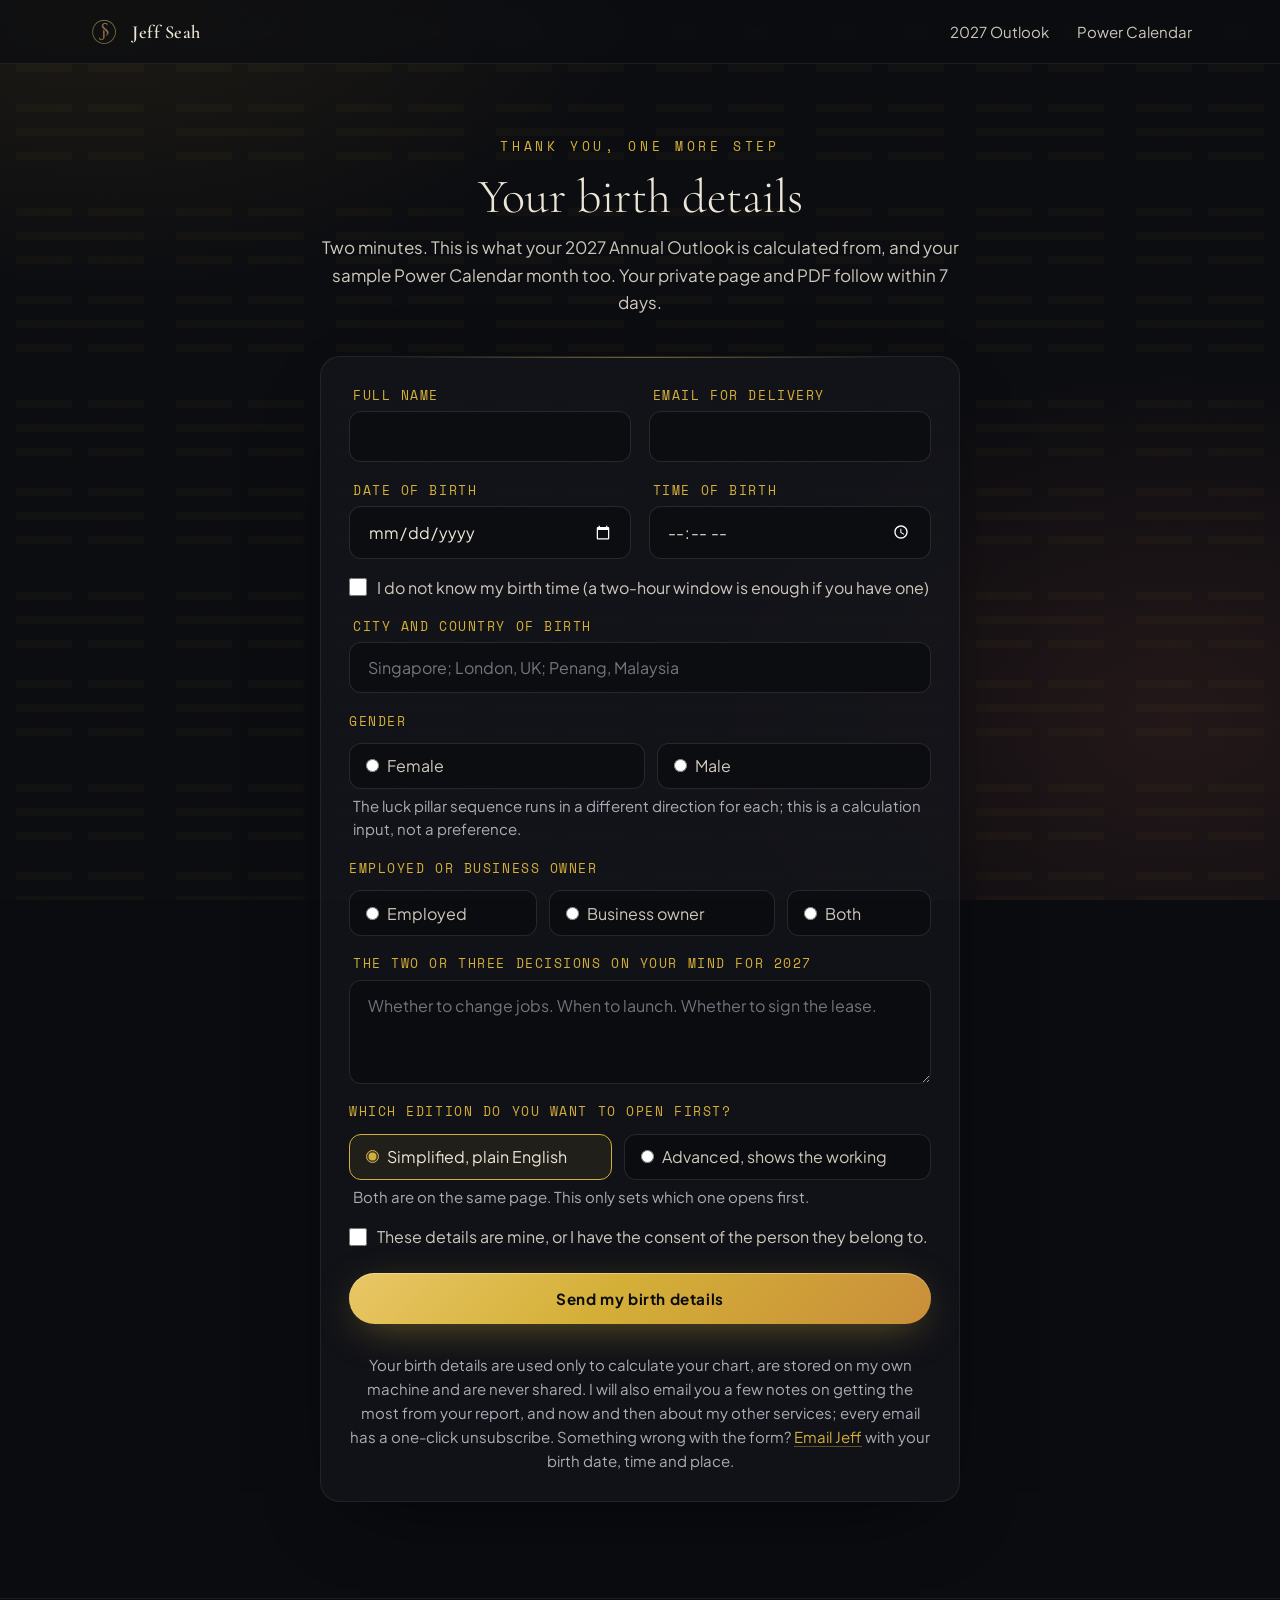
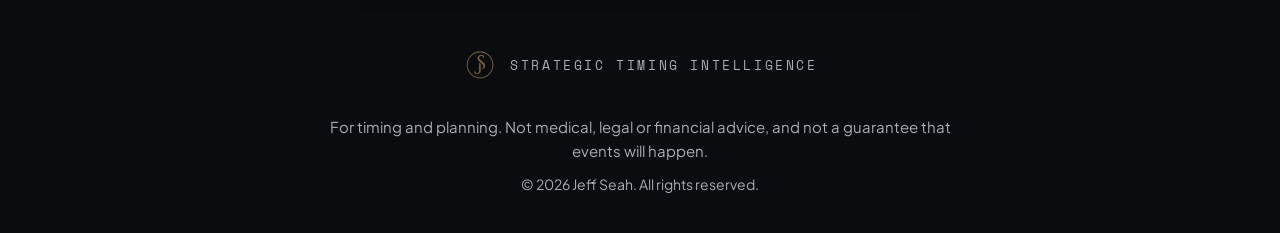
==== commit 1b809f1f: "Readability and footer sweep for /welcome, /2027-next and /power-calendar Co-Authored-By: Claude Son" ====
--- a/2027-next.html
+++ b/2027-next.html
@@ -154,7 +154,7 @@
   <footer>
     <div class="container">
       <div class="footer-inner">
-        <a href="/" class="footer-brand" aria-label="Jeff Seah, home"><img src="/img/seal-mark.png" alt="" width="36" height="36"><span>Strategic Timing Intelligence</span></a>
+        <a href="/" class="footer-brand foot-sweep" aria-label="Jeff Seah, home"><span class="sweep-seal"><img src="/img/seal-mark.png" alt="" width="36" height="36"></span><span class="sweep-text" data-text="Strategic Timing Intelligence">Strategic Timing Intelligence</span></a>
       </div>
       <p class="footer-disclaimer">For timing and planning. Not medical, legal or financial advice, and not a guarantee that events will happen.</p>
       <p class="footer-copy">&copy; 2026 Jeff Seah. All rights reserved.</p>
@@ -280,5 +280,21 @@
       }
     });
   </script>
+  <script>
+    // Footer: run the light sweep once, when the footer is on screen.
+    (function () {
+      const a = document.querySelector('.foot-sweep');
+      if (!a || !('IntersectionObserver' in window) || matchMedia('(prefers-reduced-motion: reduce)').matches) return;
+      const io = new IntersectionObserver(es => es.forEach(e => {
+        if (!e.isIntersecting) return;
+        io.disconnect();
+        setTimeout(() => {
+          a.classList.add('is-swept');
+          setTimeout(() => a.classList.remove('is-swept'), 5000);
+        }, 400);
+      }), { threshold: 0.8 });
+      io.observe(a);
+    })();
+  </script>
 </body>
 </html>
--- a/2027.css
+++ b/2027.css
@@ -1,8 +1,7 @@
 /* ===================================================================
-   2027.css : shared stylesheet for /power-calendar, /welcome and /2027-next.
+   2027.css : shared stylesheet for /welcome and /2027-next (the intake pages).
    House style: obsidian and gold (docs/design/BRAND.md), the same tokens as
-   /2027, /book and the homepage, which carry their own compiled Tailwind.
-   /2027 itself no longer loads this file.
+   the other pages, which carry their own compiled Tailwind.
    =================================================================== */
 
 /* ---------- Tokens (BRAND.md) ---------- */
@@ -14,8 +13,8 @@
   --gold-lo: #C98E3A;               /* dark end of the button gradient */
   --champagne: #F3D98B;
   --ivory: #EDE6D6;
-  --ivory-body: rgba(237,230,214,0.72); /* body copy: ivory at about 70 % */
-  --ash: #8A8F98;
+  --ivory-body: rgba(237,230,214,0.86); /* body copy: ivory at about 70 % */
+  --ash: #A8ADB6;
   /* Wu Xing accents: muted, only where the element carries meaning */
   --jade: #6FB39A;
   --ember: #E06D53;
@@ -78,7 +77,7 @@
 
 .section-label, .eyebrow {
   font-family: var(--mono);
-  font-size: 0.68rem;
+  font-size: 0.8125rem;
   letter-spacing: 0.28em;
   text-transform: uppercase;
   color: var(--gold);
@@ -109,12 +108,12 @@
 .nav-wordmark { font-family: var(--display); font-size: 1.15rem; font-weight: 600; letter-spacing: 0.03em; color: var(--ivory); }
 .nav-links { display: flex; gap: 1.75rem; list-style: none; }
 .nav-links a {
-  position: relative; font-size: 0.85rem; color: rgba(237,230,214,0.75);
+  position: relative; font-size: 0.9375rem; color: rgba(237,230,214,0.85);
   text-decoration: none; transition: color 0.2s;
 }
 .nav-links a:hover, .nav-links a:focus-visible, .nav-links a[aria-current="page"] { color: var(--gold); }
 .nav-cta {
-  font-size: 0.72rem; font-weight: 700; letter-spacing: 0.14em; text-transform: uppercase;
+  font-size: 0.8125rem; font-weight: 700; letter-spacing: 0.12em; text-transform: uppercase;
   color: var(--gold); background: transparent; border: 1px solid rgba(212,175,55,0.4); padding: 0.55rem 1.1rem; border-radius: 100px;
   transition: border-color 0.3s, background 0.3s; text-decoration: none; display: inline-block;
 }
@@ -185,13 +184,13 @@
 footer { position: relative; z-index: 1; border-top: 1px solid var(--hair); padding: 3rem 0 2.5rem; }
 .footer-inner { display: flex; align-items: center; justify-content: space-between; gap: 1.5rem; }
 .footer-inner:has(> :only-child) { justify-content: center; }
-.footer-brand { display: flex; align-items: center; gap: 0.75rem; font-family: var(--mono); font-size: 0.62rem; letter-spacing: 0.2em; text-transform: uppercase; color: var(--ash); text-decoration: none; }
+.footer-brand { display: flex; align-items: center; gap: 0.75rem; font-family: var(--mono); font-size: 0.8125rem; letter-spacing: 0.2em; text-transform: uppercase; color: var(--ash); text-decoration: none; }
 .footer-brand img { height: 36px; width: 36px; object-fit: contain; opacity: 0.9; }
 .footer-links { display: flex; flex-wrap: wrap; justify-content: center; gap: 0.5rem 1.5rem; list-style: none; }
-.footer-links a { font-size: 0.85rem; color: var(--ash); text-decoration: none; transition: color 0.2s; }
+.footer-links a { font-size: 1rem; color: var(--ash); text-decoration: none; transition: color 0.2s; }
 .footer-links a:hover, .footer-links a:focus-visible { color: var(--gold); }
-.footer-disclaimer { max-width: 42rem; margin: 2rem auto 0; text-align: center; font-size: 0.75rem; line-height: 1.6; color: rgba(138,143,152,0.75); }
-.footer-copy { margin-top: 0.75rem; text-align: center; font-size: 0.75rem; color: rgba(138,143,152,0.75); }
+.footer-disclaimer { max-width: 42rem; margin: 2rem auto 0; text-align: center; font-size: 0.9375rem; line-height: 1.6; color: var(--ash); }
+.footer-copy { margin-top: 0.75rem; text-align: center; font-size: 0.875rem; color: var(--ash); }
 
 /* ---------- Motion ---------- */
 /* One orchestrated moment: the hero. Children carry --i and enter in sequence. */
@@ -200,86 +199,6 @@
 /* Scroll reveal, visible by default; the js class enables the hidden state. */
 .js .reveal { opacity: 0; transform: translateY(28px); transition: opacity 0.7s var(--ease-out), transform 0.7s var(--ease-out); }
 .js .reveal.visible { opacity: 1; transform: translateY(0); }
-.js .pc-how-grid .reveal:nth-child(2) { transition-delay: 0.12s; }
-.js .pc-how-grid .reveal:nth-child(3) { transition-delay: 0.24s; }
-
-/* =================================================================
-   /power-calendar
-   ================================================================= */
-.pc-hero { padding: 9rem 0 3.5rem; text-align: center; }
-.pc-hero-inner { max-width: 720px; margin: 0 auto; }
-.pc-hero h1 { font-size: clamp(2.5rem, 5.8vw, 4.2rem); line-height: 1.02; letter-spacing: -0.015em; margin: 1rem 0 1.25rem; }
-.pc-hero h1 em { display: block; }
-.pc-hero p { font-size: 1.05rem; color: var(--ivory-body); line-height: 1.7; }
-.pc-hero .pc-hint { margin-top: 1.5rem; font-family: var(--mono); font-size: 0.65rem; letter-spacing: 0.2em; text-transform: uppercase; color: var(--ash); }
-
-.pc-sample { padding: 1rem 0 5.5rem; }
-.pc-layout { display: grid; grid-template-columns: 1fr; gap: 1.5rem; align-items: start; }
-.pc-cal, .pc-entry { border: 1px solid var(--hair); border-radius: 1.25rem; background: rgba(19,21,27,0.85); box-shadow: 0 30px 80px -40px rgba(0,0,0,0.8); }
-.pc-cal { padding: 1.25rem; position: relative; overflow: hidden; }
-.pc-cal::before { content: ''; position: absolute; top: 0; left: 10%; right: 10%; height: 1px; background: linear-gradient(90deg, transparent, rgba(212,175,55,0.5), transparent); }
-.pc-cal-head { display: flex; align-items: baseline; justify-content: space-between; gap: 1rem; margin-bottom: 1rem; }
-.pc-cal-head h2 { font-size: 1.6rem; }
-.pc-cal-head span { font-family: var(--mono); font-size: 0.6rem; letter-spacing: 0.2em; text-transform: uppercase; color: var(--ash); }
-.pc-grid { display: grid; grid-template-columns: repeat(7, 1fr); gap: 5px; }
-.pc-dow { font-family: var(--mono); font-size: 0.6rem; letter-spacing: 0.1em; text-align: center; color: var(--ash); padding: 0.4rem 0 0.6rem; }
-.pc-day {
-  position: relative; aspect-ratio: 1; border-radius: 0.6rem; border: 1px solid var(--hair);
-  background: rgba(237,230,214,0.02); color: var(--ash); font-family: var(--display); font-size: 1.15rem; font-variant-numeric: lining-nums;
-  display: flex; align-items: center; justify-content: center; cursor: pointer; transition: border-color 0.2s, background 0.2s, transform 0.2s;
-}
-.pc-day:hover { border-color: rgba(212,175,55,0.4); }
-.pc-day.blank { border: none; background: transparent; cursor: default; }
-.pc-day.favorable { color: var(--ivory); border-color: rgba(212,175,55,0.38); background: rgba(212,175,55,0.1); }
-.pc-day.peak { color: var(--obsidian); background: linear-gradient(135deg, var(--gold-hi), var(--gold) 55%, var(--gold-lo)); border-color: var(--gold); font-weight: 600; box-shadow: 0 0 24px -4px rgba(212,175,55,0.55); }
-.pc-day.caution { color: var(--ivory); border-color: rgba(224,109,83,0.55); background: rgba(224,109,83,0.12); }
-.pc-day.personal::after { content: ''; position: absolute; right: 5px; top: 5px; width: 5px; height: 5px; border-radius: 50%; background: var(--champagne); }
-.pc-day.peak.personal::after { background: var(--obsidian); }
-.pc-day[aria-pressed="true"] { transform: scale(1.06); box-shadow: 0 0 0 2px var(--champagne); z-index: 1; }
-.pc-legend { display: flex; flex-wrap: wrap; gap: 0.75rem 1.25rem; margin-top: 1rem; font-size: 0.78rem; color: var(--ash); }
-.pc-legend span { display: inline-flex; align-items: center; gap: 0.45rem; }
-.pc-legend i { width: 12px; height: 12px; border-radius: 3px; display: inline-block; }
-.pc-legend .l-fav { background: rgba(212,175,55,0.3); border: 1px solid rgba(212,175,55,0.6); }
-.pc-legend .l-peak { background: var(--gold); }
-.pc-legend .l-caut { background: rgba(224,109,83,0.3); border: 1px solid rgba(224,109,83,0.75); }
-.pc-legend .l-pers { width: 6px; height: 6px; border-radius: 50%; background: var(--champagne); margin: 0 3px; }
-
-.pc-entry { padding: 1.5rem; min-height: 16rem; }
-.pc-entry-kicker { font-family: var(--mono); font-size: 0.6rem; letter-spacing: 0.2em; text-transform: uppercase; color: var(--gold); margin-bottom: 0.6rem; }
-.pc-entry h3 { font-size: 1.6rem; font-weight: 400; margin-bottom: 0.9rem; line-height: 1.2; }
-.pc-entry p { font-size: 0.93rem; color: var(--ivory-body); line-height: 1.7; }
-.pc-entry p + p { margin-top: 0.7rem; }
-.pc-entry dl { display: grid; grid-template-columns: auto 1fr; gap: 0.45rem 1rem; margin-top: 1rem; padding-top: 1rem; border-top: 1px solid var(--hair); font-size: 0.88rem; }
-.pc-entry dt { font-family: var(--mono); font-size: 0.68rem; letter-spacing: 0.12em; text-transform: uppercase; color: var(--gold); white-space: nowrap; padding-top: 0.15rem; }
-.pc-entry dd { color: var(--ivory-body); line-height: 1.5; }
-.pc-entry .pc-entry-tag { display: inline-block; margin-top: 1.25rem; font-size: 0.72rem; color: var(--ash); border: 1px solid var(--hair); border-radius: 100px; padding: 0.3rem 0.7rem; }
-.pc-entry.is-caution .pc-entry-kicker, .pc-entry.is-caution dt { color: var(--ember); }
-.pc-entry.is-caution h3 { color: var(--ember); }
-.pc-entry.is-peak h3 { color: var(--gold); }
-
-.pc-how { padding: 5.5rem 0; border-top: 1px solid var(--hair); border-bottom: 1px solid var(--hair); background: rgba(19,21,27,0.55); }
-.pc-how h2 { max-width: 40rem; }
-.pc-how-grid { display: grid; grid-template-columns: 1fr; gap: 2rem; margin-top: 2.5rem; }
-.pc-how-card { padding-top: 1.25rem; border-top: 1px solid var(--gold-line); }
-.pc-how-card h3 { font-size: 1.45rem; font-weight: 400; margin-bottom: 0.6rem; }
-.pc-how-card p { font-size: 0.95rem; color: var(--ivory-body); line-height: 1.7; }
-.pc-gcal { display: inline-flex; align-items: center; gap: 0.6rem; margin-top: 1rem; padding: 0.55rem 0.9rem; border: 1px solid var(--hair); border-radius: 0.75rem; font-size: 0.82rem; color: var(--ivory); }
-.pc-gcal svg { flex-shrink: 0; color: var(--gold); }
-
-.pc-offer { padding: 5.5rem 0; }
-.pc-offer-inner { max-width: 760px; margin: 0 auto; }
-.pc-offer-inner > p { font-size: 1.02rem; color: var(--ivory-body); line-height: 1.8; margin-top: 1rem; }
-.pc-offer-actions { display: flex; flex-wrap: wrap; gap: 0.9rem; margin-top: 1.75rem; }
-.pc-offer-note { margin-top: 1rem; font-size: 0.85rem; color: var(--ash); line-height: 1.6; }
-
-/* Plan ladder */
-.ladder { list-style: none; margin: 2rem 0 1.5rem; border-top: 1px solid var(--gold-line); }
-.ladder li { display: grid; grid-template-columns: 1fr auto; gap: 0.5rem 1.5rem; padding: 1rem 0; border-bottom: 1px solid var(--hair); align-items: baseline; }
-.ladder .ladder-name { font-family: var(--display); font-size: 1.3rem; color: var(--ivory); }
-.ladder .ladder-what { grid-column: 1; font-size: 0.86rem; color: var(--ivory-body); line-height: 1.5; }
-.ladder .ladder-price { grid-column: 2; grid-row: 1 / span 2; font-family: var(--display); font-size: 1.35rem; font-weight: 600; color: var(--gold); white-space: nowrap; font-variant-numeric: lining-nums; }
-.ladder .ladder-price small { display: block; font-family: var(--mono); font-size: 0.6rem; font-weight: 400; letter-spacing: 0.12em; text-transform: uppercase; color: var(--ash); text-align: right; }
-.ladder li.is-first .ladder-name { color: var(--gold); }
 
 /* =================================================================
    /2027-next and /welcome intake
@@ -287,7 +206,7 @@
 .intake-section { padding: 8.5rem 0 6rem; }
 .intake-inner { max-width: 640px; margin: 0 auto; }
 .intake-inner > h1 { text-align: center; font-size: clamp(2.2rem, 5vw, 3rem); line-height: 1.05; margin-bottom: 0.75rem; }
-.intake-inner > p.intake-sub { text-align: center; color: var(--ivory-body); margin-bottom: 2.5rem; line-height: 1.6; }
+.intake-inner > p.intake-sub { font-size: 1.0625rem; text-align: center; color: var(--ivory-body); margin-bottom: 2.5rem; line-height: 1.6; }
 .lead-form {
   display: flex; flex-direction: column; gap: 1.1rem;
   padding: 1.75rem; border: 1px solid var(--hair); border-radius: 1.25rem; background: rgba(19,21,27,0.85);
@@ -298,8 +217,8 @@
 .lead-field { display: flex; flex-direction: column; gap: 0.4rem; }
 fieldset.lead-field { border: none; padding: 0; margin: 0; min-width: 0; }
 fieldset.lead-field legend { padding: 0; margin-bottom: 0.4rem; float: left; width: 100%; }
-.lead-above-label { font-family: var(--mono); font-size: 0.66rem; font-weight: 400; letter-spacing: 0.16em; text-transform: uppercase; color: var(--gold); padding-left: 0.25rem; }
-.lead-help { font-size: 0.8rem; color: var(--ash); padding-left: 0.25rem; line-height: 1.5; }
+.lead-above-label { font-family: var(--mono); font-size: 0.8125rem; font-weight: 400; letter-spacing: 0.12em; text-transform: uppercase; color: var(--gold); padding-left: 0.25rem; }
+.lead-help { font-size: 0.9375rem; color: var(--ash); padding-left: 0.25rem; line-height: 1.5; }
 .lead-optional { text-transform: none; letter-spacing: 0; color: var(--ash); font-family: var(--sans); }
 .lead-input, .form-textarea {
   background: var(--obsidian); border: 1px solid rgba(237,230,214,0.12); border-radius: 0.75rem;
@@ -313,9 +232,9 @@
 .form-textarea { resize: vertical; min-height: 6.5rem; }
 .checkbox-row { display: flex; align-items: center; gap: 0.6rem; }
 .checkbox-row input { width: 18px; height: 18px; flex-shrink: 0; accent-color: var(--gold); }
-.checkbox-row label { font-size: 0.9rem; color: var(--ivory-body); }
+.checkbox-row label { font-size: 1rem; color: var(--ivory-body); }
 .radio-group { display: flex; flex-wrap: wrap; gap: 0.75rem; }
-.radio-option { display: flex; align-items: center; gap: 0.5rem; border: 1px solid rgba(237,230,214,0.12); border-radius: 0.75rem; padding: 0.7rem 1rem; font-size: 0.9rem; color: var(--ivory-body); cursor: pointer; flex: 1 1 auto; background: var(--obsidian); transition: border-color 0.2s, background 0.2s; }
+.radio-option { display: flex; align-items: center; gap: 0.5rem; border: 1px solid rgba(237,230,214,0.12); border-radius: 0.75rem; padding: 0.7rem 1rem; font-size: 1rem; color: var(--ivory-body); cursor: pointer; flex: 1 1 auto; background: var(--obsidian); transition: border-color 0.2s, background 0.2s; }
 .radio-option input { accent-color: var(--gold); }
 .radio-option:has(input:checked) { border-color: var(--gold); color: var(--ivory); background: rgba(212,175,55,0.08); }
 .radio-option:has(input:focus-visible) { box-shadow: 0 0 0 3px rgba(212,175,55,0.2); }
@@ -329,7 +248,7 @@
 }
 .lead-submit:hover { transform: translateY(-2px); box-shadow: 0 16px 50px -12px rgba(224,109,83,0.6), inset 0 1px 0 rgba(255,255,255,0.35); }
 .lead-submit:disabled { opacity: 0.6; cursor: default; transform: none; }
-.lead-note { font-size: 0.85rem; color: var(--ash); margin-top: 0.75rem; text-align: center; line-height: 1.6; }
+.lead-note { font-size: 0.9375rem; color: var(--ash); margin-top: 0.75rem; text-align: center; line-height: 1.6; }
 .lead-note a, .form-state a { color: var(--gold); }
 .form-state { display: none; text-align: center; padding: 3rem 2rem; border-radius: 1.25rem; border: 1px solid var(--gold-line); background: rgba(19,21,27,0.85); }
 .form-state.visible { display: block; }
@@ -337,7 +256,7 @@
 .form-state p { color: var(--ivory-body); line-height: 1.7; }
 .form-state.form-error { border-color: rgba(224,109,83,0.5); background: rgba(224,109,83,0.06); }
 .form-state.form-error h2 { color: var(--ember); }
-.field-error { font-size: 0.82rem; color: var(--ember); padding-left: 0.25rem; display: none; }
+.field-error { font-size: 0.9375rem; color: var(--ember); padding-left: 0.25rem; display: none; }
 .field-error.visible { display: block; }
 
 /* ---------- Responsive ---------- */
@@ -355,13 +274,6 @@
 @media (min-width: 640px) {
   .lead-row.two { grid-template-columns: 1fr 1fr; }
 }
-@media (min-width: 700px) {
-  .pc-how-grid { grid-template-columns: repeat(3, 1fr); }
-}
-@media (min-width: 860px) {
-  .pc-layout { grid-template-columns: 1.1fr 0.9fr; gap: 2rem; }
-  .pc-entry { position: sticky; top: 6rem; }
-}
 
 @media (prefers-reduced-motion: reduce) {
   html { scroll-behavior: auto; }
@@ -372,3 +284,17 @@
   .nav-logo:hover .seal-ring, .nav-logo:hover .seal-glint { transform: none; }
   *, *::before, *::after { transition-duration: 0.01ms !important; animation-duration: 0.01ms !important; }
 }
+
+/* Footer: one slow light sweep across the seal and the line when the footer scrolls into view. */
+.sweep-seal { position: relative; display: inline-block; flex: none; line-height: 0; }
+.sweep-seal::after { content: ""; position: absolute; inset: 0; opacity: 0;
+  background: linear-gradient(100deg, transparent 40%, rgba(255,243,196,0.95) 50%, transparent 60%) 130% 0 / 300% 100% no-repeat;
+  -webkit-mask: url(/img/seal-mark.png) center / contain no-repeat; mask: url(/img/seal-mark.png) center / contain no-repeat; }
+.sweep-text { position: relative; }
+.sweep-text::after { content: attr(data-text); position: absolute; inset: 0; opacity: 0; color: transparent; pointer-events: none;
+  background: linear-gradient(100deg, transparent 40%, rgba(255,243,196,0.95) 50%, transparent 60%) 130% 0 / 300% 100% no-repeat;
+  -webkit-background-clip: text; background-clip: text; }
+.is-swept .sweep-seal::after { opacity: 1; animation: footSweep 1.6s ease-in-out forwards; }
+.is-swept .sweep-text::after { opacity: 1; animation: footSweep 3.4s ease-in-out 0.9s forwards; }
+@keyframes footSweep { from { background-position: 130% 0; } to { background-position: -30% 0; } }
+@media (prefers-reduced-motion: reduce) { .is-swept .sweep-seal::after, .is-swept .sweep-text::after { animation: none; opacity: 0; } }
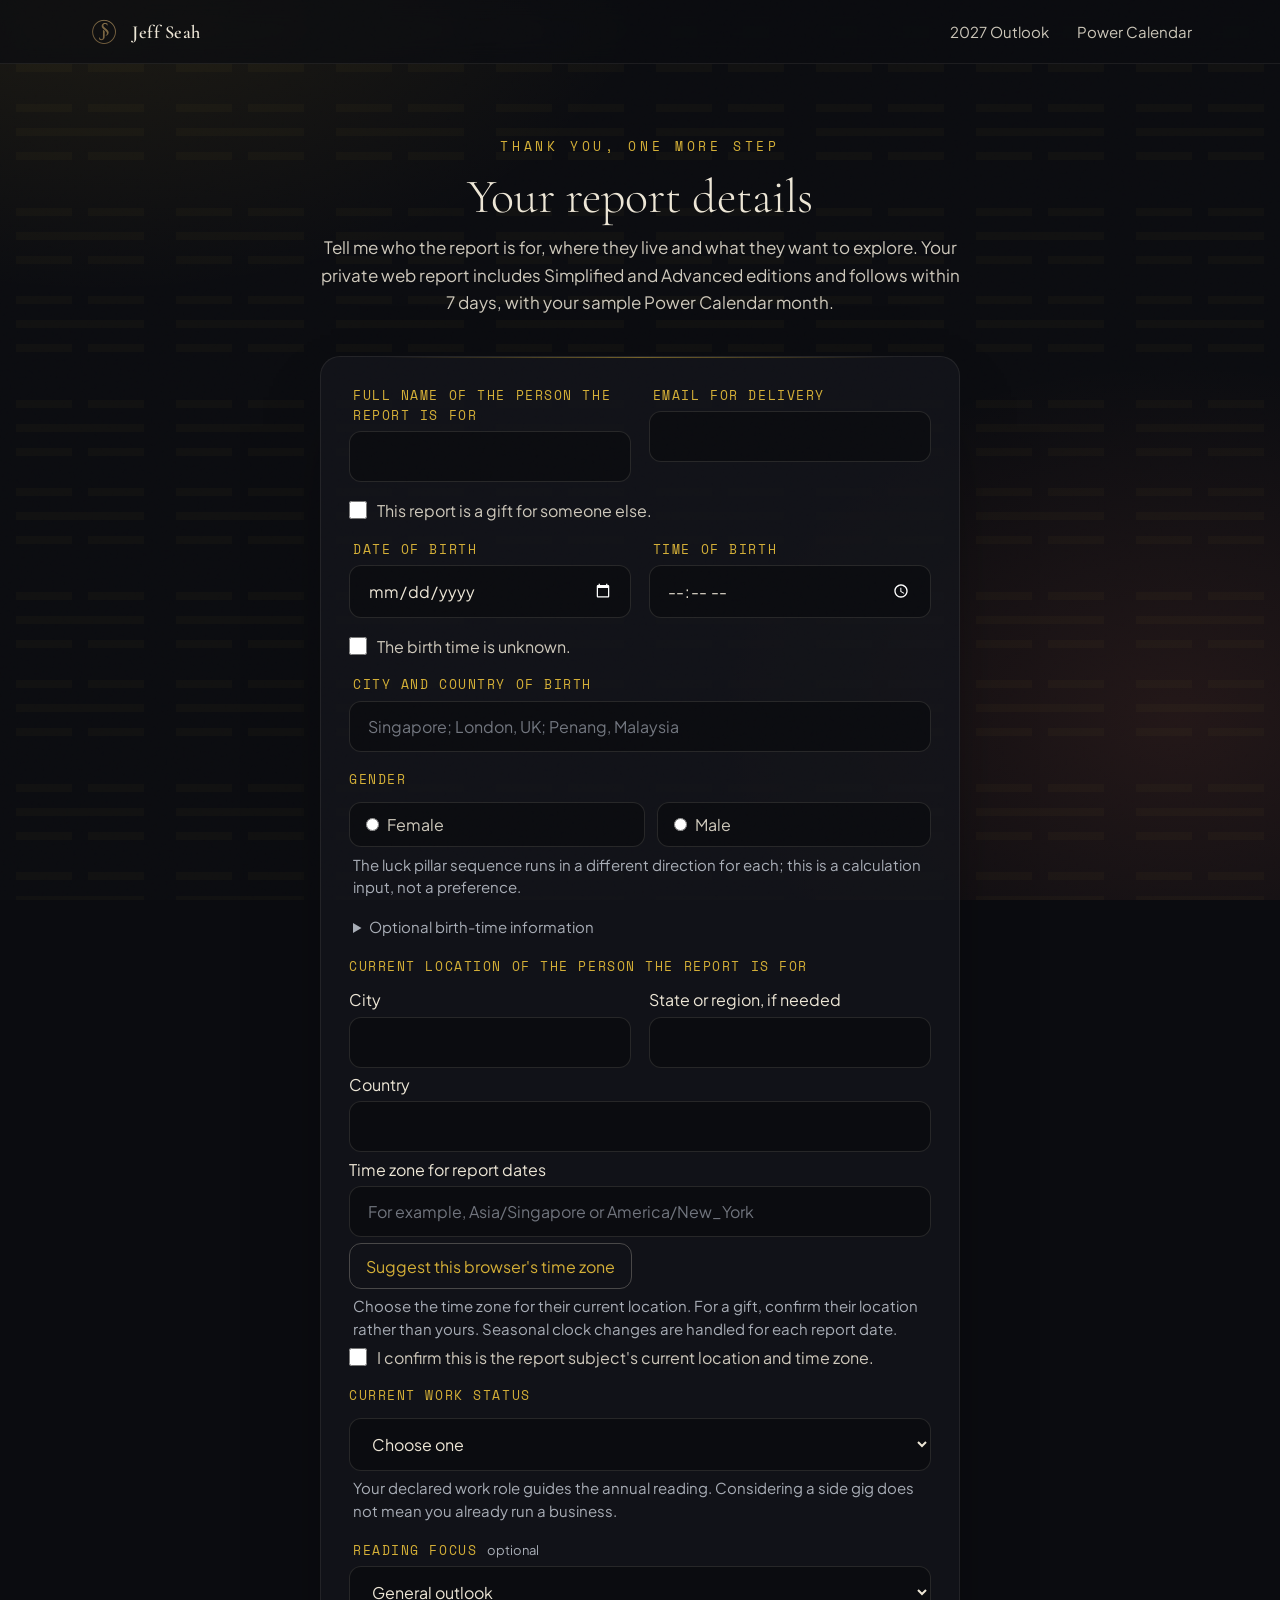
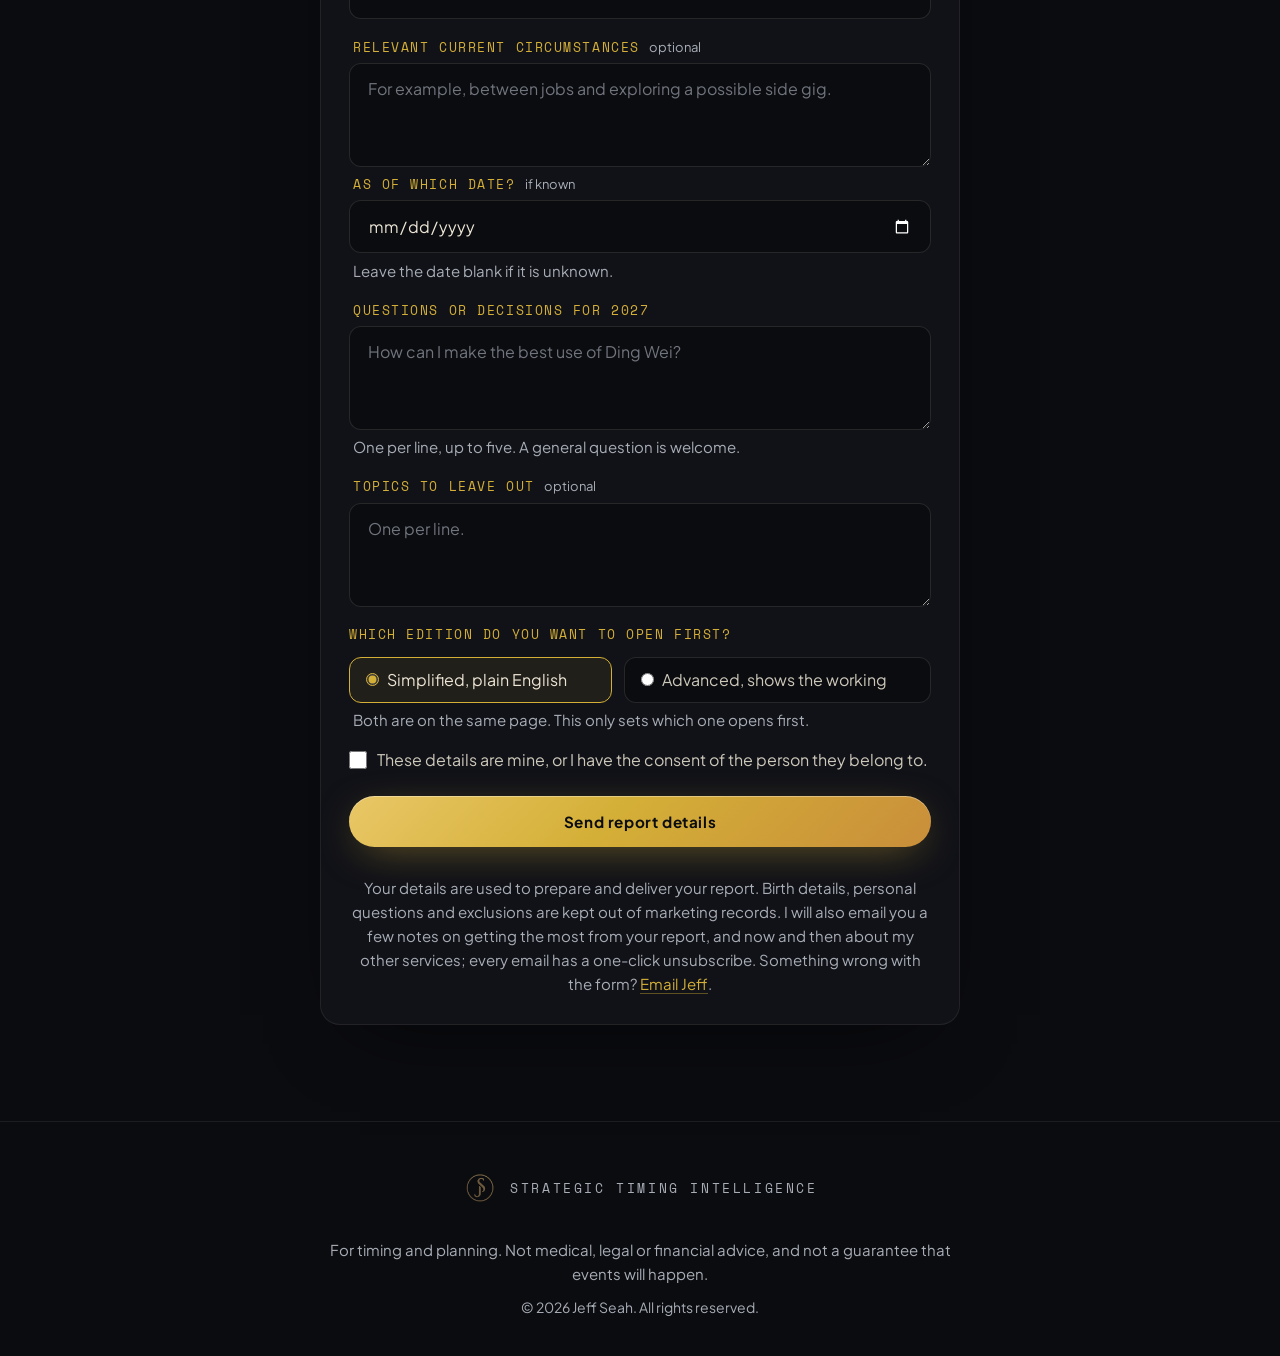
==== commit 37a19549: "Wire annual intake context and verified saved receipts" ====
--- a/2027-next.html
+++ b/2027-next.html
@@ -3,8 +3,8 @@
 <head>
   <meta charset="UTF-8" />
   <meta name="viewport" content="width=device-width, initial-scale=1.0" />
-  <title>Your birth details | 2027 Annual Outlook | Jeff Seah</title>
-  <meta name="description" content="Send Jeff your birth details to begin your 2027 Annual Outlook." />
+  <title>Your report details | 2027 Annual Outlook | Jeff Seah</title>
+  <meta name="description" content="Send Jeff the birth details, current location and questions for your 2027 Annual Outlook." />
   <meta name="robots" content="noindex, nofollow" />
   <link rel="canonical" href="https://www.jeffseah.rocks/2027-next" />
   <link rel="icon" type="image/png" sizes="64x64" href="/img/seal-64.png" />
@@ -49,8 +49,8 @@
     <div class="container">
       <div class="intake-inner">
         <div class="section-label centered">Thank you, one more step</div>
-        <h1>Your birth details</h1>
-        <p class="intake-sub">Two minutes. This is what your 2027 Annual Outlook is calculated from, and your sample Power Calendar month too. Your private page and PDF follow within 7 days.</p>
+        <h1>Your report details</h1>
+        <p class="intake-sub">Tell me who the report is for, where they live and what they want to explore. Your private web report includes Simplified and Advanced editions and follows within 7 days, with your sample Power Calendar month.</p>
 
         <form class="lead-form" id="intakeForm" novalidate>
           <!-- Honeypot: hidden from humans; bots fill it and get silently rejected. Do not remove. -->
@@ -58,7 +58,7 @@
 
           <div class="lead-row two">
             <div class="lead-field">
-              <label class="lead-above-label" for="fullName">Full name</label>
+              <label class="lead-above-label" for="fullName">Full name of the person the report is for</label>
               <input class="lead-input" id="fullName" name="name" type="text" autocomplete="name" required />
               <span class="field-error" id="err-fullName">Please enter the full name of the person the outlook is for.</span>
             </div>
@@ -69,6 +69,11 @@
             </div>
           </div>
 
+          <div class="checkbox-row">
+            <input type="checkbox" id="giftOrder" />
+            <label for="giftOrder">This report is a gift for someone else.</label>
+          </div>
+
           <div class="lead-row two">
             <div class="lead-field">
               <label class="lead-above-label" for="birthDate">Date of birth</label>
@@ -83,7 +88,7 @@
           </div>
           <div class="checkbox-row">
             <input type="checkbox" id="unknownTime" name="birthTimeUnknown" />
-            <label for="unknownTime">I do not know my birth time (a two-hour window is enough if you have one)</label>
+            <label for="unknownTime">The birth time is unknown.</label>
           </div>
 
           <div class="lead-field">
@@ -102,21 +107,57 @@
             <span class="field-error" id="err-gender">Please choose one.</span>
           </fieldset>
 
-          <fieldset class="lead-field">
-            <legend class="lead-above-label">Employed or business owner</legend>
-            <div class="radio-group">
-              <label class="radio-option"><input type="radio" name="workType" value="employed" required /> Employed</label>
-              <label class="radio-option"><input type="radio" name="workType" value="business-owner" /> Business owner</label>
-              <label class="radio-option"><input type="radio" name="workType" value="both" /> Both</label>
-            </div>
-            <span class="field-error" id="err-workType">Please choose one.</span>
-          </fieldset>
-
-          <div class="lead-field">
-            <label class="lead-above-label" for="decisions">The two or three decisions on your mind for 2027</label>
-            <textarea class="form-textarea" id="decisions" name="decisions" placeholder="Whether to change jobs. When to launch. Whether to sign the lease." required></textarea>
-            <span class="field-error" id="err-decisions">A line or two is enough; this shapes the When To index.</span>
-          </div>
+          <details class="lead-field">
+            <summary class="lead-help">Optional birth-time information</summary>
+            <label class="lead-above-label" for="birthTimeZone">Birth time zone, if known</label>
+            <input class="lead-input" id="birthTimeZone" name="birthTimeZone" list="timeZones" placeholder="For example, Asia/Singapore" maxlength="2000" />
+            <label class="lead-above-label" for="birthTimeConvention">Birth-time note</label>
+            <input class="lead-input" id="birthTimeConvention" name="birthTimeConvention" placeholder="Recorded clock time, or adjusted by a practitioner" maxlength="2000" />
+            <span class="lead-help">Leave these blank if unsure. They do not set the time zone used for your report dates.</span>
+          </details>
+
+          <fieldset class="lead-field">
+            <legend class="lead-above-label">Current location of the person the report is for</legend>
+            <div class="lead-row two">
+              <div class="lead-field"><label for="residenceCity">City</label><input class="lead-input" id="residenceCity" name="residenceCity" autocomplete="address-level2" maxlength="2000" required /></div>
+              <div class="lead-field"><label for="residenceRegion">State or region, if needed</label><input class="lead-input" id="residenceRegion" name="residenceRegion" autocomplete="address-level1" maxlength="2000" /></div>
+            </div>
+            <label for="residenceCountry">Country</label>
+            <input class="lead-input" id="residenceCountry" name="residenceCountry" autocomplete="country-name" maxlength="2000" required />
+            <label for="reportTimeZone">Time zone for report dates</label>
+            <input class="lead-input" id="reportTimeZone" name="reportTimeZone" list="timeZones" placeholder="For example, Asia/Singapore or America/New_York" maxlength="2000" required />
+            <datalist id="timeZones"></datalist>
+            <button class="intake-zone-suggestion" id="suggestTimeZone" type="button">Suggest this browser's time zone</button>
+            <span class="lead-help">Choose the time zone for their current location. For a gift, confirm their location rather than yours. Seasonal clock changes are handled for each report date.</span>
+            <div class="checkbox-row"><input type="checkbox" id="reportTimeZoneConfirmed" name="reportTimeZoneConfirmed" required /><label for="reportTimeZoneConfirmed">I confirm this is the report subject's current location and time zone.</label></div>
+          </fieldset>
+
+          <fieldset class="lead-field">
+            <legend class="lead-above-label">Current work status</legend>
+            <select class="lead-input" id="employmentStatus" name="employmentStatus" aria-label="Current work status" required>
+              <option value="">Choose one</option><option value="employed">Employee</option><option value="self-employed">Business owner or self-employed</option><option value="employed-and-self-employed">Employed and self-employed</option><option value="between-jobs">Between jobs</option><option value="student">Student</option><option value="retired">Retired</option><option value="prefer-not-to-say">Prefer not to say</option>
+            </select>
+            <span class="lead-help">Your declared work role guides the annual reading. Considering a side gig does not mean you already run a business.</span>
+          </fieldset>
+
+          <div class="lead-field">
+            <label class="lead-above-label" for="careerFocus">Reading focus <span class="lead-optional">optional</span></label>
+            <select class="lead-input" id="careerFocus" name="careerFocus"><option value="general">General outlook</option><option value="career">Career</option><option value="business">Business</option><option value="both">Career and business</option></select>
+          </div>
+          <div class="lead-field">
+            <label class="lead-above-label" for="circumstances">Relevant current circumstances <span class="lead-optional">optional</span></label>
+            <textarea class="form-textarea" id="circumstances" name="circumstances" maxlength="2000" placeholder="For example, between jobs and exploring a possible side gig."></textarea>
+            <label class="lead-above-label" for="contextObservedAt">As of which date? <span class="lead-optional">if known</span></label>
+            <input class="lead-input" type="date" id="contextObservedAt" name="contextObservedAt" />
+            <span class="lead-help">Leave the date blank if it is unknown.</span>
+          </div>
+
+          <div class="lead-field">
+            <label class="lead-above-label" for="decisions">Questions or decisions for 2027</label>
+            <textarea class="form-textarea" id="decisions" name="decisions" maxlength="2000" placeholder="How can I make the best use of Ding Wei?" required></textarea>
+            <span class="lead-help">One per line, up to five. A general question is welcome.</span>
+          </div>
+          <div class="lead-field"><label class="lead-above-label" for="exclusions">Topics to leave out <span class="lead-optional">optional</span></label><textarea class="form-textarea" id="exclusions" name="exclusions" maxlength="2000" placeholder="One per line."></textarea></div>
 
           <fieldset class="lead-field">
             <legend class="lead-above-label">Which edition do you want to open first?</legend>
@@ -133,18 +174,19 @@
           </div>
           <span class="field-error" id="err-consent">Please confirm this before sending.</span>
 
-          <button type="submit" class="lead-submit" id="submitBtn">Send my birth details</button>
-          <p class="lead-note">Your birth details are used only to calculate your chart, are stored on my own machine and are never shared. I will also email you a few notes on getting the most from your report, and now and then about my other services; every email has a one-click unsubscribe. Something wrong with the form? <a href="#" data-mail data-mail-subject="Birth details">Email Jeff</a> with your birth date, time and place.</p>
+          <button type="submit" class="lead-submit" id="submitBtn">Send report details</button>
+          <p class="lead-note">Your details are used to prepare and deliver your report. Birth details, personal questions and exclusions are kept out of marketing records. I will also email you a few notes on getting the most from your report, and now and then about my other services; every email has a one-click unsubscribe. Something wrong with the form? <a href="#" data-mail data-mail-subject="Report details">Email Jeff</a>.</p>
         </form>
 
         <div class="form-state" id="successState" role="status">
           <h2>Received, thank you</h2>
-          <p>Your 2027 Annual Outlook is on its way. Expect your private page and PDF within 7 days at the email you gave. If you ordered by 15 January it arrives before Li Chun. It comes with a sample month of your Power Calendar for the next full month, as a private web page beside your report. Nothing renews.</p>
+          <p>Your report details have been saved. Expect your private web report with Simplified and Advanced editions within 7 days at the email you gave. It comes with a sample month of your Power Calendar for the next full month, as a private web page beside your report. Nothing renews.</p>
         </div>
 
         <div class="form-state form-error" id="errorState" role="alert">
-          <h2>Your details were not sent</h2>
-          <p>Please try again, or <a href="#" data-mail data-mail-subject="Birth details">email Jeff</a> directly with your birth date, time and place. Your payment is safe either way.</p>
+          <h2>Please check your submission</h2>
+          <p id="formErrorText">We could not confirm that your details were saved. Please retry or email Jeff.</p>
+          <p><a href="#" data-mail data-mail-subject="Report details">Email Jeff</a> if you need help. Your payment is safe either way.</p>
         </div>
       </div>
     </div>
@@ -162,124 +204,7 @@
   </footer>
 
   <script src="/2027.js"></script>
-  <script>
-    // Apps Script intake (docs/intake/Code.gs). While empty, submissions show
-    // the error state with the email fallback so nobody's details vanish.
-    const INTAKE_ENDPOINT = 'https://script.google.com/macros/s/AKfycbwwvJbirKRXE8OzoUjgVZobM8X5XqMeUY0pjlEaIQ3E_qot_FaSt3vgm30MVUxllAUT/exec';
-
-    const form = document.getElementById('intakeForm');
-    const unknownTimeBox = document.getElementById('unknownTime');
-    const birthTimeInput = document.getElementById('birthTime');
-    const btn = document.getElementById('submitBtn');
-    const successState = document.getElementById('successState');
-    const errorState = document.getElementById('errorState');
-    const FORM_READY_AT = Date.now();
-
-    unknownTimeBox.addEventListener('change', () => {
-      const unknown = unknownTimeBox.checked;
-      birthTimeInput.value = '';
-      birthTimeInput.disabled = unknown;
-      birthTimeInput.required = !unknown;
-      showError('birthTime', false);
-    });
-
-    function showError(key, on) {
-      const el = document.getElementById('err-' + key);
-      if (el) el.classList.toggle('visible', on);
-    }
-    function markInvalid(input, on) {
-      if (!input) return;
-      input.setAttribute('aria-invalid', on ? 'true' : 'false');
-    }
-
-    form.addEventListener('submit', async function (e) {
-      e.preventDefault();
-      successState.classList.remove('visible');
-      errorState.classList.remove('visible');
-
-      // Honeypot and time-trap, same pattern as the homepage lead form.
-      const honeypot = document.getElementById('company_website').value;
-      if (honeypot || Date.now() - FORM_READY_AT < 3000) return;
-
-      let ok = true;
-      const name = document.getElementById('fullName').value.trim();
-      const nameOk = name.length >= 2 && !/https?:|www\.|@/i.test(name);
-      showError('fullName', !nameOk); markInvalid(document.getElementById('fullName'), !nameOk); ok = ok && nameOk;
-
-      const emailEl = document.getElementById('email');
-      const emailOk = emailEl.validity.valid && emailEl.value.trim() !== '';
-      showError('email', !emailOk); markInvalid(emailEl, !emailOk); ok = ok && emailOk;
-
-      const dobValue = document.getElementById('birthDate').value;
-      const dob = new Date(dobValue);
-      const ageYears = (Date.now() - dob) / (365.25 * 24 * 3600 * 1000);
-      const dobOk = !isNaN(dob.getTime()) && dob <= new Date() && ageYears <= 120;
-      showError('birthDate', !dobOk); markInvalid(document.getElementById('birthDate'), !dobOk); ok = ok && dobOk;
-
-      const timeOk = unknownTimeBox.checked || birthTimeInput.value !== '';
-      showError('birthTime', !timeOk); markInvalid(birthTimeInput, !timeOk); ok = ok && timeOk;
-
-      const city = document.getElementById('birthCity').value.trim();
-      const cityOk = city.length >= 2 && !/\d/.test(city);
-      showError('birthCity', !cityOk); markInvalid(document.getElementById('birthCity'), !cityOk); ok = ok && cityOk;
-
-      const genderOk = !!form.gender.value; showError('gender', !genderOk); ok = ok && genderOk;
-      const workOk = !!form.workType.value; showError('workType', !workOk); ok = ok && workOk;
-
-      const decisions = document.getElementById('decisions').value.trim();
-      const decOk = decisions.length >= 3; showError('decisions', !decOk); ok = ok && decOk;
-
-      const consentOk = document.getElementById('consent').checked; showError('consent', !consentOk); ok = ok && consentOk;
-
-      if (!ok) {
-        const firstBad = form.querySelector('[aria-invalid="true"], .field-error.visible');
-        if (firstBad) firstBad.scrollIntoView({ block: 'center', behavior: 'smooth' });
-        return;
-      }
-
-      const params = new URLSearchParams(location.search);
-      const payload = {
-        product: '2027-annual-outlook',
-        name,
-        email: emailEl.value.trim(),
-        calendarEmail: '',
-        birthDate: dobValue,
-        birthTime: unknownTimeBox.checked ? 'Unknown' : birthTimeInput.value,
-        birthTimeUnknown: unknownTimeBox.checked,
-        birthCity: city,
-        gender: form.gender.value,
-        workType: form.workType.value,
-        decisions,
-        edition: form.edition.value,
-        consent: true,
-        paid: params.get('paid') === '1' || (params.get('session_id') || '').startsWith('cs_'),
-        stripeSessionId: params.get('session_id') || '',
-        submittedAt: new Date().toISOString(),
-        elapsedMs: Date.now() - FORM_READY_AT,
-        website: honeypot
-      };
-
-      btn.disabled = true;
-      btn.textContent = 'Sending...';
-
-      try {
-        if (!INTAKE_ENDPOINT) throw new Error('intake endpoint not configured');
-        await fetch(INTAKE_ENDPOINT, {
-          method: 'POST',
-          mode: 'no-cors',
-          headers: { 'Content-Type': 'application/json' },
-          body: JSON.stringify(payload)
-        });
-        form.hidden = true;
-        successState.classList.add('visible');
-        successState.scrollIntoView({ block: 'center', behavior: 'smooth' });
-      } catch (err) {
-        errorState.classList.add('visible');
-        btn.disabled = false;
-        btn.textContent = 'Send my birth details';
-      }
-    });
-  </script>
+  <script type="module" src="/js/annual-intake-form.mjs"></script>
   <script>
     // Footer: run the light sweep once, when the footer is on screen.
     (function () {
--- a/2027.css
+++ b/2027.css
@@ -213,6 +213,7 @@
   box-shadow: 0 30px 80px -40px rgba(0,0,0,0.8); position: relative;
 }
 .lead-form::before { content: ''; position: absolute; top: 0; left: 10%; right: 10%; height: 1px; background: linear-gradient(90deg, transparent, rgba(212,175,55,0.5), transparent); }
+.lead-form[hidden] { display: none; }
 .lead-row { display: grid; grid-template-columns: 1fr; gap: 1.1rem; }
 .lead-field { display: flex; flex-direction: column; gap: 0.4rem; }
 fieldset.lead-field { border: none; padding: 0; margin: 0; min-width: 0; }
@@ -229,6 +230,7 @@
 .lead-input:focus, .form-textarea:focus { outline: none; border-color: var(--gold); box-shadow: 0 0 0 3px rgba(212,175,55,0.2); }
 .lead-input[aria-invalid="true"], .form-textarea[aria-invalid="true"] { border-color: rgba(224,109,83,0.7); }
 .lead-input:disabled { opacity: 0.4; }
+.intake-zone-suggestion { align-self: flex-start; background: transparent; color: var(--gold); border: 1px solid rgba(237,230,214,0.25); border-radius: 0.75rem; padding: 0.7rem 1rem; font: inherit; cursor: pointer; }
 .form-textarea { resize: vertical; min-height: 6.5rem; }
 .checkbox-row { display: flex; align-items: center; gap: 0.6rem; }
 .checkbox-row input { width: 18px; height: 18px; flex-shrink: 0; accent-color: var(--gold); }
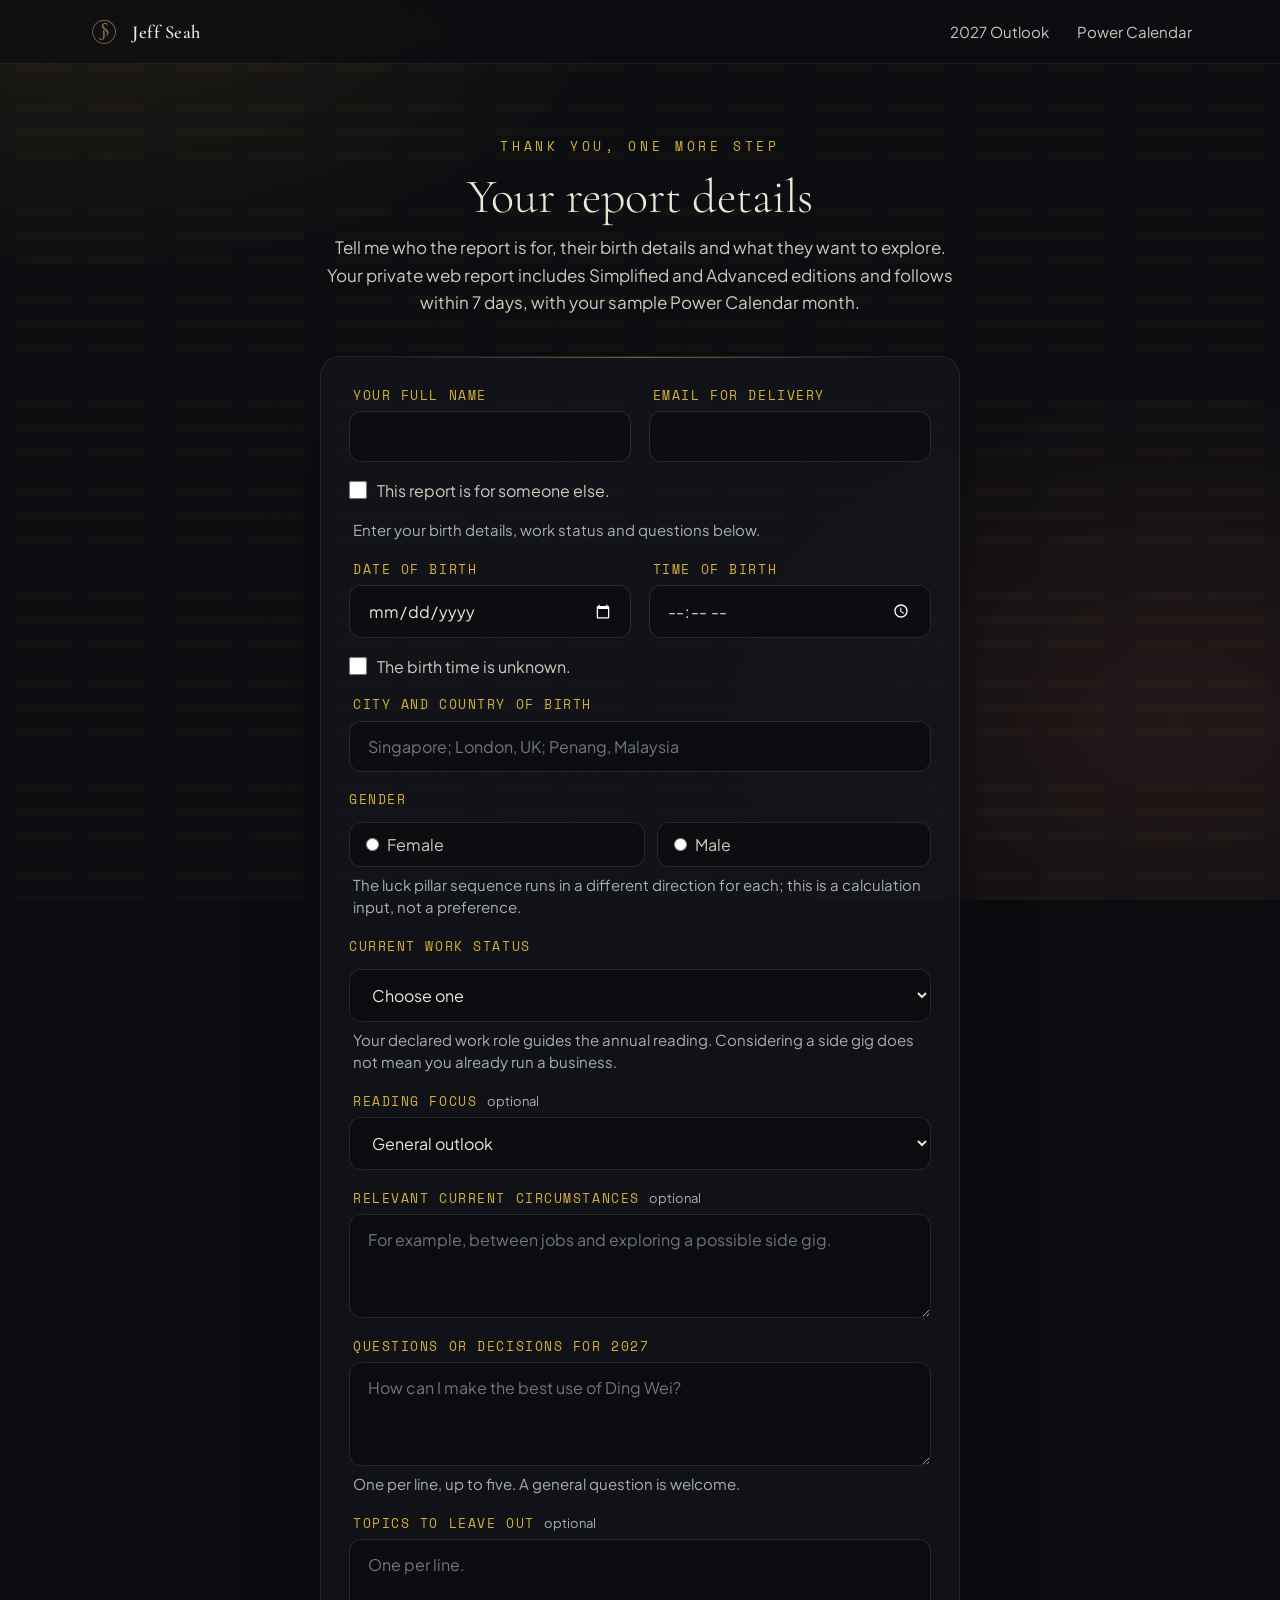
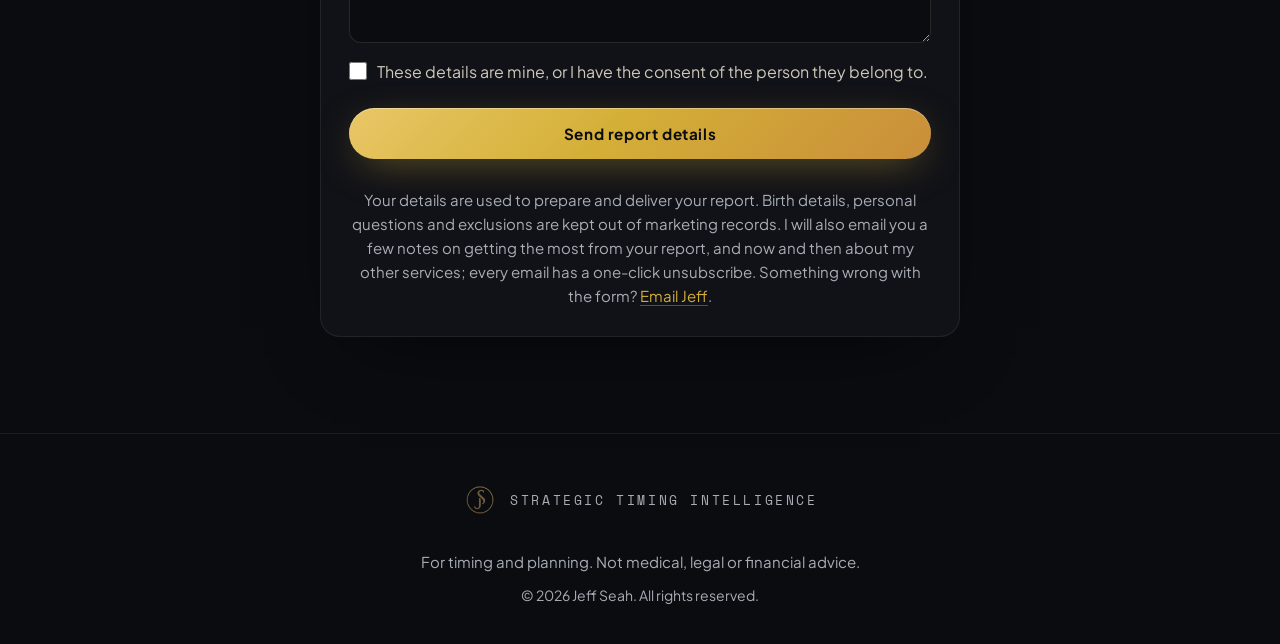
==== commit fd84aadb: "Simplify annual intake and default delivery to Simplified" ====
--- a/2027-next.html
+++ b/2027-next.html
@@ -50,7 +50,7 @@
       <div class="intake-inner">
         <div class="section-label centered">Thank you, one more step</div>
         <h1>Your report details</h1>
-        <p class="intake-sub">Tell me who the report is for, where they live and what they want to explore. Your private web report includes Simplified and Advanced editions and follows within 7 days, with your sample Power Calendar month.</p>
+        <p class="intake-sub">Tell me who the report is for, their birth details and what they want to explore. Your private web report includes Simplified and Advanced editions and follows within 7 days, with your sample Power Calendar month.</p>
 
         <form class="lead-form" id="intakeForm" novalidate>
           <!-- Honeypot: hidden from humans; bots fill it and get silently rejected. Do not remove. -->
@@ -58,7 +58,7 @@
 
           <div class="lead-row two">
             <div class="lead-field">
-              <label class="lead-above-label" for="fullName">Full name of the person the report is for</label>
+              <label class="lead-above-label" id="subjectNameLabel" for="fullName">Your full name</label>
               <input class="lead-input" id="fullName" name="name" type="text" autocomplete="name" required />
               <span class="field-error" id="err-fullName">Please enter the full name of the person the outlook is for.</span>
             </div>
@@ -71,8 +71,10 @@
 
           <div class="checkbox-row">
             <input type="checkbox" id="giftOrder" />
-            <label for="giftOrder">This report is a gift for someone else.</label>
+            <label for="giftOrder">This report is for someone else.</label>
           </div>
+
+          <p class="lead-help" id="subjectDetailsHelp">Enter your birth details, work status and questions below.</p>
 
           <div class="lead-row two">
             <div class="lead-field">
@@ -107,31 +109,6 @@
             <span class="field-error" id="err-gender">Please choose one.</span>
           </fieldset>
 
-          <details class="lead-field">
-            <summary class="lead-help">Optional birth-time information</summary>
-            <label class="lead-above-label" for="birthTimeZone">Birth time zone, if known</label>
-            <input class="lead-input" id="birthTimeZone" name="birthTimeZone" list="timeZones" placeholder="For example, Asia/Singapore" maxlength="2000" />
-            <label class="lead-above-label" for="birthTimeConvention">Birth-time note</label>
-            <input class="lead-input" id="birthTimeConvention" name="birthTimeConvention" placeholder="Recorded clock time, or adjusted by a practitioner" maxlength="2000" />
-            <span class="lead-help">Leave these blank if unsure. They do not set the time zone used for your report dates.</span>
-          </details>
-
-          <fieldset class="lead-field">
-            <legend class="lead-above-label">Current location of the person the report is for</legend>
-            <div class="lead-row two">
-              <div class="lead-field"><label for="residenceCity">City</label><input class="lead-input" id="residenceCity" name="residenceCity" autocomplete="address-level2" maxlength="2000" required /></div>
-              <div class="lead-field"><label for="residenceRegion">State or region, if needed</label><input class="lead-input" id="residenceRegion" name="residenceRegion" autocomplete="address-level1" maxlength="2000" /></div>
-            </div>
-            <label for="residenceCountry">Country</label>
-            <input class="lead-input" id="residenceCountry" name="residenceCountry" autocomplete="country-name" maxlength="2000" required />
-            <label for="reportTimeZone">Time zone for report dates</label>
-            <input class="lead-input" id="reportTimeZone" name="reportTimeZone" list="timeZones" placeholder="For example, Asia/Singapore or America/New_York" maxlength="2000" required />
-            <datalist id="timeZones"></datalist>
-            <button class="intake-zone-suggestion" id="suggestTimeZone" type="button">Suggest this browser's time zone</button>
-            <span class="lead-help">Choose the time zone for their current location. For a gift, confirm their location rather than yours. Seasonal clock changes are handled for each report date.</span>
-            <div class="checkbox-row"><input type="checkbox" id="reportTimeZoneConfirmed" name="reportTimeZoneConfirmed" required /><label for="reportTimeZoneConfirmed">I confirm this is the report subject's current location and time zone.</label></div>
-          </fieldset>
-
           <fieldset class="lead-field">
             <legend class="lead-above-label">Current work status</legend>
             <select class="lead-input" id="employmentStatus" name="employmentStatus" aria-label="Current work status" required>
@@ -147,9 +124,6 @@
           <div class="lead-field">
             <label class="lead-above-label" for="circumstances">Relevant current circumstances <span class="lead-optional">optional</span></label>
             <textarea class="form-textarea" id="circumstances" name="circumstances" maxlength="2000" placeholder="For example, between jobs and exploring a possible side gig."></textarea>
-            <label class="lead-above-label" for="contextObservedAt">As of which date? <span class="lead-optional">if known</span></label>
-            <input class="lead-input" type="date" id="contextObservedAt" name="contextObservedAt" />
-            <span class="lead-help">Leave the date blank if it is unknown.</span>
           </div>
 
           <div class="lead-field">
@@ -158,15 +132,6 @@
             <span class="lead-help">One per line, up to five. A general question is welcome.</span>
           </div>
           <div class="lead-field"><label class="lead-above-label" for="exclusions">Topics to leave out <span class="lead-optional">optional</span></label><textarea class="form-textarea" id="exclusions" name="exclusions" maxlength="2000" placeholder="One per line."></textarea></div>
-
-          <fieldset class="lead-field">
-            <legend class="lead-above-label">Which edition do you want to open first?</legend>
-            <div class="radio-group">
-              <label class="radio-option"><input type="radio" name="edition" value="simplified" required checked /> Simplified, plain English</label>
-              <label class="radio-option"><input type="radio" name="edition" value="advanced" /> Advanced, shows the working</label>
-            </div>
-            <span class="lead-help">Both are on the same page. This only sets which one opens first.</span>
-          </fieldset>
 
           <div class="checkbox-row">
             <input type="checkbox" id="consent" name="consent" required />
@@ -198,7 +163,7 @@
       <div class="footer-inner">
         <a href="/" class="footer-brand foot-sweep" aria-label="Jeff Seah, home"><span class="sweep-seal"><img src="/img/seal-mark.png" alt="" width="36" height="36"></span><span class="sweep-text" data-text="Strategic Timing Intelligence">Strategic Timing Intelligence</span></a>
       </div>
-      <p class="footer-disclaimer">For timing and planning. Not medical, legal or financial advice, and not a guarantee that events will happen.</p>
+      <p class="footer-disclaimer">For timing and planning. Not medical, legal or financial advice.</p>
       <p class="footer-copy">&copy; 2026 Jeff Seah. All rights reserved.</p>
     </div>
   </footer>
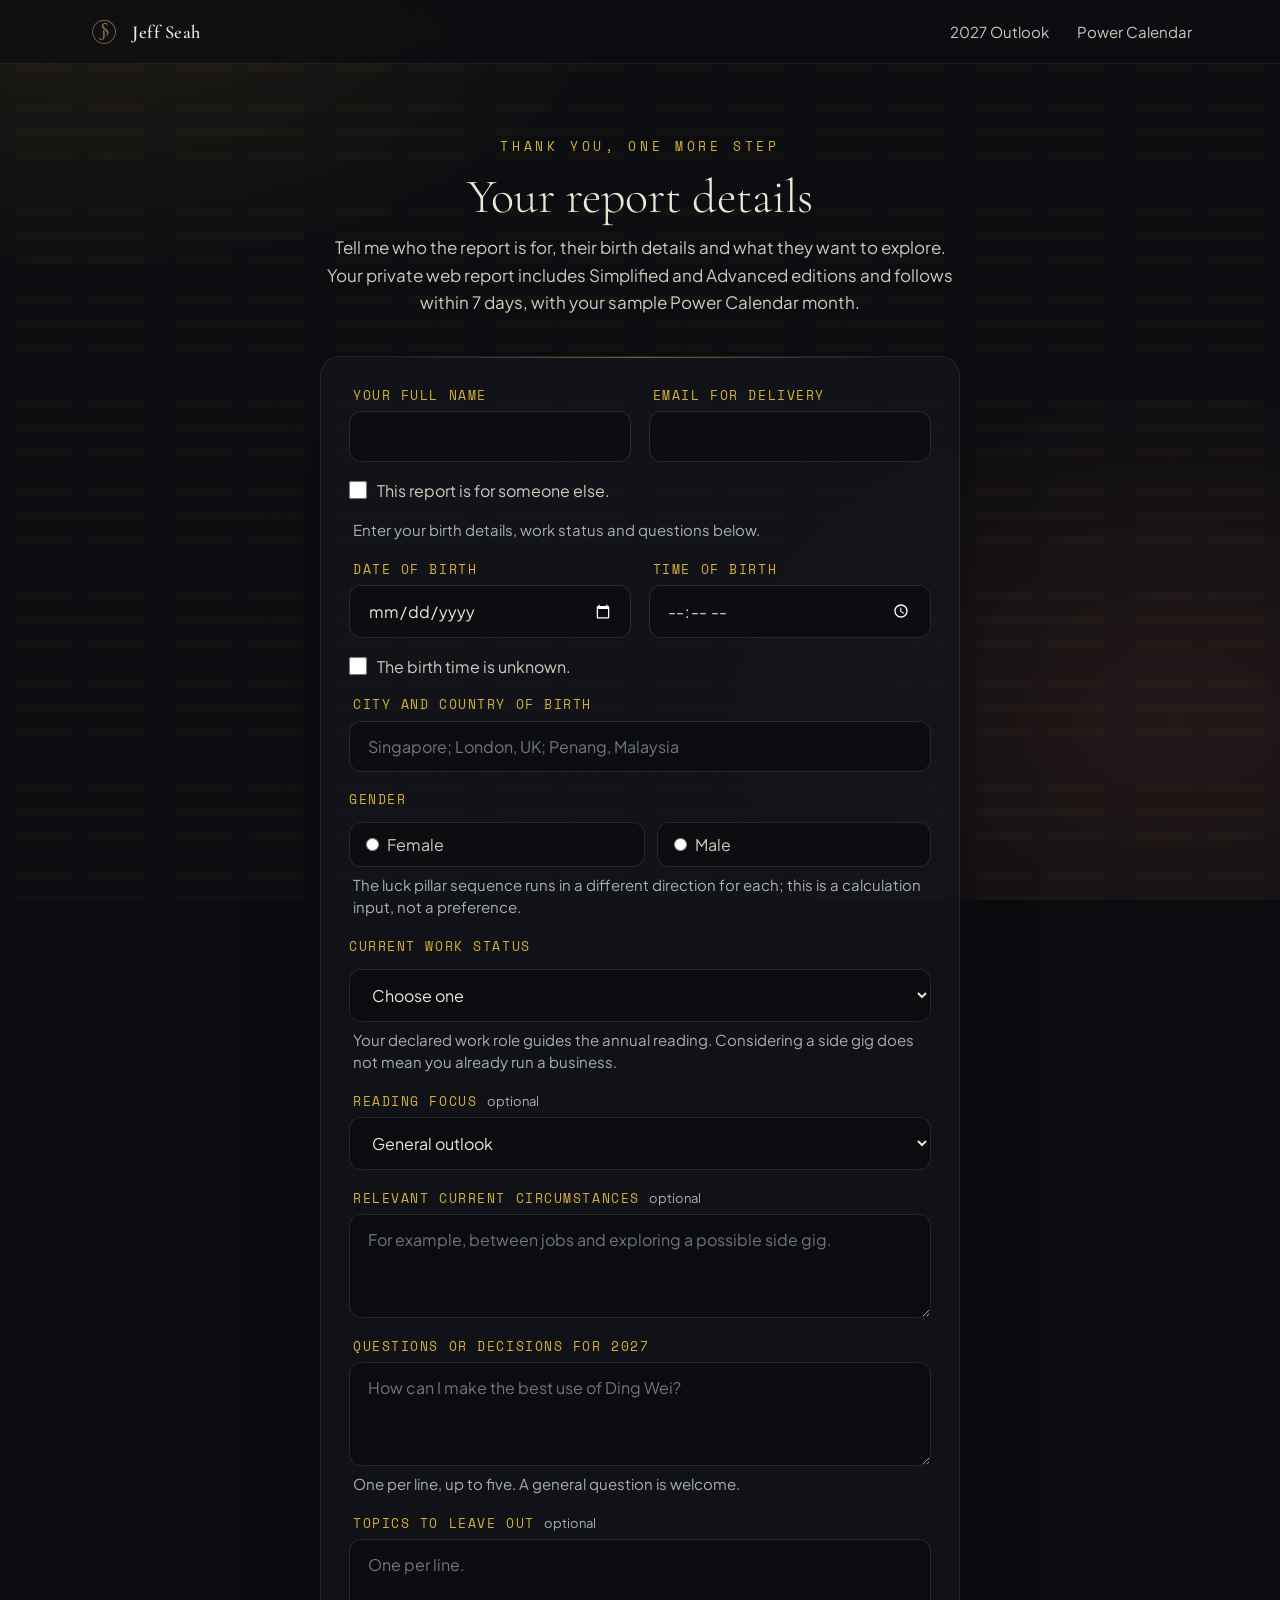
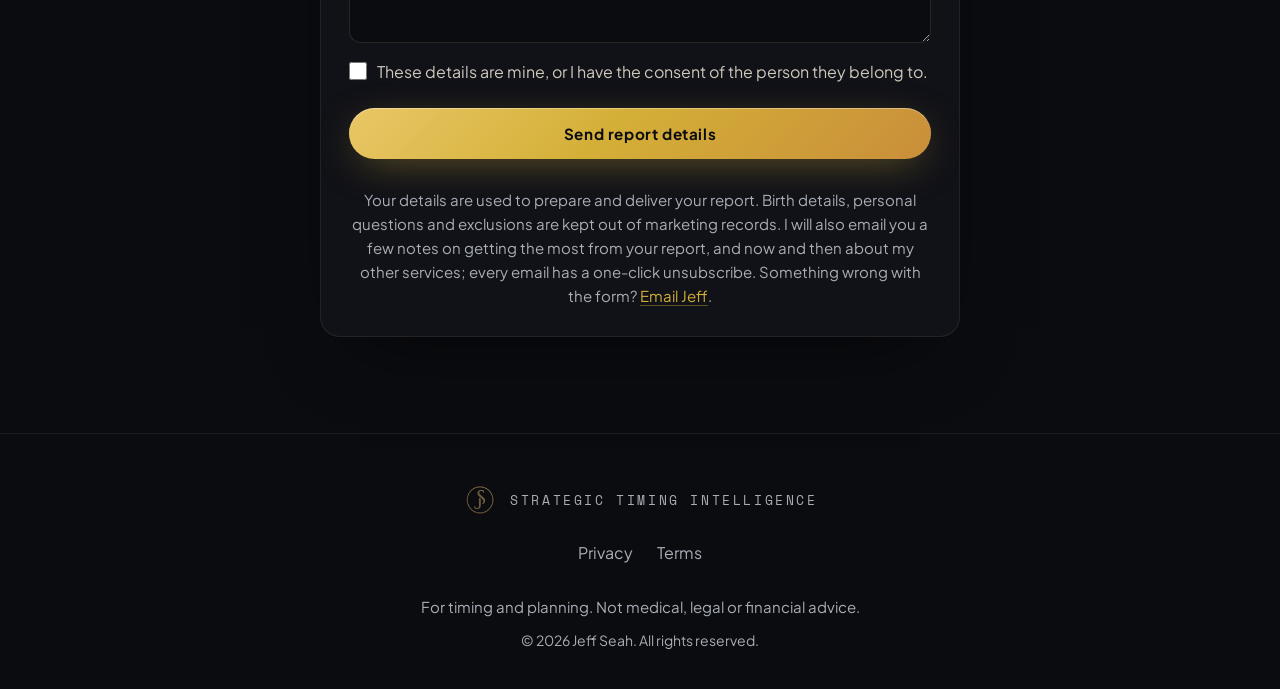
==== commit c0c6d970: "Add /privacy and /terms, with /refund redirect Privacy is written to the Singapore PDPA and lists wh" ====
--- a/2027-next.html
+++ b/2027-next.html
@@ -4,7 +4,7 @@
   <meta charset="UTF-8" />
   <meta name="viewport" content="width=device-width, initial-scale=1.0" />
   <title>Your report details | 2027 Annual Outlook | Jeff Seah</title>
-  <meta name="description" content="Send Jeff the birth details, current location and questions for your 2027 Annual Outlook." />
+  <meta name="description" content="Send Jeff the birth details, work context and questions for your 2027 Annual Outlook." />
   <meta name="robots" content="noindex, nofollow" />
   <link rel="canonical" href="https://www.jeffseah.rocks/2027-next" />
   <link rel="icon" type="image/png" sizes="64x64" href="/img/seal-64.png" />
@@ -12,6 +12,7 @@
   <link rel="preconnect" href="https://fonts.gstatic.com" crossorigin />
   <link href="https://fonts.googleapis.com/css2?family=Cormorant+Garamond:ital,wght@0,300;0,400;0,600;1,300;1,400&family=Plus+Jakarta+Sans:wght@300;400;700&family=Space+Mono&display=swap" rel="stylesheet" />
   <link rel="stylesheet" href="/2027.css" />
+  <script defer src="/js/measure.js"></script>
 </head>
 <body>
   <a href="#main" class="skip-link">Skip to content</a>
@@ -163,6 +164,10 @@
       <div class="footer-inner">
         <a href="/" class="footer-brand foot-sweep" aria-label="Jeff Seah, home"><span class="sweep-seal"><img src="/img/seal-mark.png" alt="" width="36" height="36"></span><span class="sweep-text" data-text="Strategic Timing Intelligence">Strategic Timing Intelligence</span></a>
       </div>
+      <ul class="footer-links footer-legal">
+        <li><a href="/privacy">Privacy</a></li>
+        <li><a href="/terms">Terms</a></li>
+      </ul>
       <p class="footer-disclaimer">For timing and planning. Not medical, legal or financial advice.</p>
       <p class="footer-copy">&copy; 2026 Jeff Seah. All rights reserved.</p>
     </div>
--- a/2027.css
+++ b/2027.css
@@ -300,3 +300,29 @@
 .is-swept .sweep-text::after { opacity: 1; animation: footSweep 3.4s ease-in-out 0.9s forwards; }
 @keyframes footSweep { from { background-position: 130% 0; } to { background-position: -30% 0; } }
 @media (prefers-reduced-motion: reduce) { .is-swept .sweep-seal::after, .is-swept .sweep-text::after { animation: none; opacity: 0; } }
+
+/* =================================================================
+   /privacy and /terms: plain reading pages
+   ================================================================= */
+.footer-legal { margin-top: 1.5rem; }
+.legal-section { padding: 8.5rem 0 6rem; }
+.legal-inner { max-width: 44rem; margin: 0 auto; }
+.legal-inner > h1 { font-size: clamp(2.6rem, 7vw, 3.75rem); line-height: 1.02; letter-spacing: -0.01em; }
+.legal-inner .legal-updated { margin-top: 1rem; font-family: var(--mono); font-size: 0.8125rem; letter-spacing: 0.16em; text-transform: uppercase; color: var(--ash); }
+.legal-inner .legal-lede { margin-top: 1.75rem; font-family: var(--display); font-size: 1.5rem; line-height: 1.45; color: var(--ivory); }
+.legal-inner h2 {
+  margin-top: 3rem; padding-top: 2rem; border-top: 1px solid var(--hair);
+  font-size: clamp(1.7rem, 3.6vw, 2.1rem); font-weight: 600; line-height: 1.15; scroll-margin-top: 5.5rem;
+}
+.legal-inner h3 { margin-top: 1.75rem; font-family: var(--mono); font-size: 0.8125rem; font-weight: 400; letter-spacing: 0.2em; text-transform: uppercase; color: var(--gold); }
+.legal-inner p, .legal-inner li { font-size: 1.0625rem; line-height: 1.7; color: var(--ivory-body); }
+.legal-inner h2 + p, .legal-inner h3 + p, .legal-inner p + p, .legal-inner ul + p, .legal-inner p + ul, .legal-inner h2 + ul, .legal-inner h3 + ul { margin-top: 0.9rem; }
+.legal-inner ul { padding-left: 1.3rem; }
+.legal-inner li + li { margin-top: 0.5rem; }
+.legal-inner li::marker { color: var(--gold); }
+.legal-inner li a { color: var(--gold); text-decoration: underline; text-decoration-color: rgba(212,175,55,0.4); text-underline-offset: 3px; }
+.legal-inner li a:hover { color: var(--gold-hi); text-decoration-color: var(--gold-hi); }
+.legal-inner strong { font-weight: 700; color: var(--ivory); }
+/* The one rule a buyer looks for, set apart: a gold hairline panel, never a filled block. */
+.legal-key { margin-top: 1.25rem; padding: 1.25rem 1.4rem; border: 1px solid var(--gold-line); border-radius: 1rem; background: rgba(212,175,55,0.05); }
+.legal-inner .legal-key p { font-family: var(--display); font-size: 1.4rem; line-height: 1.4; color: var(--ivory); }
